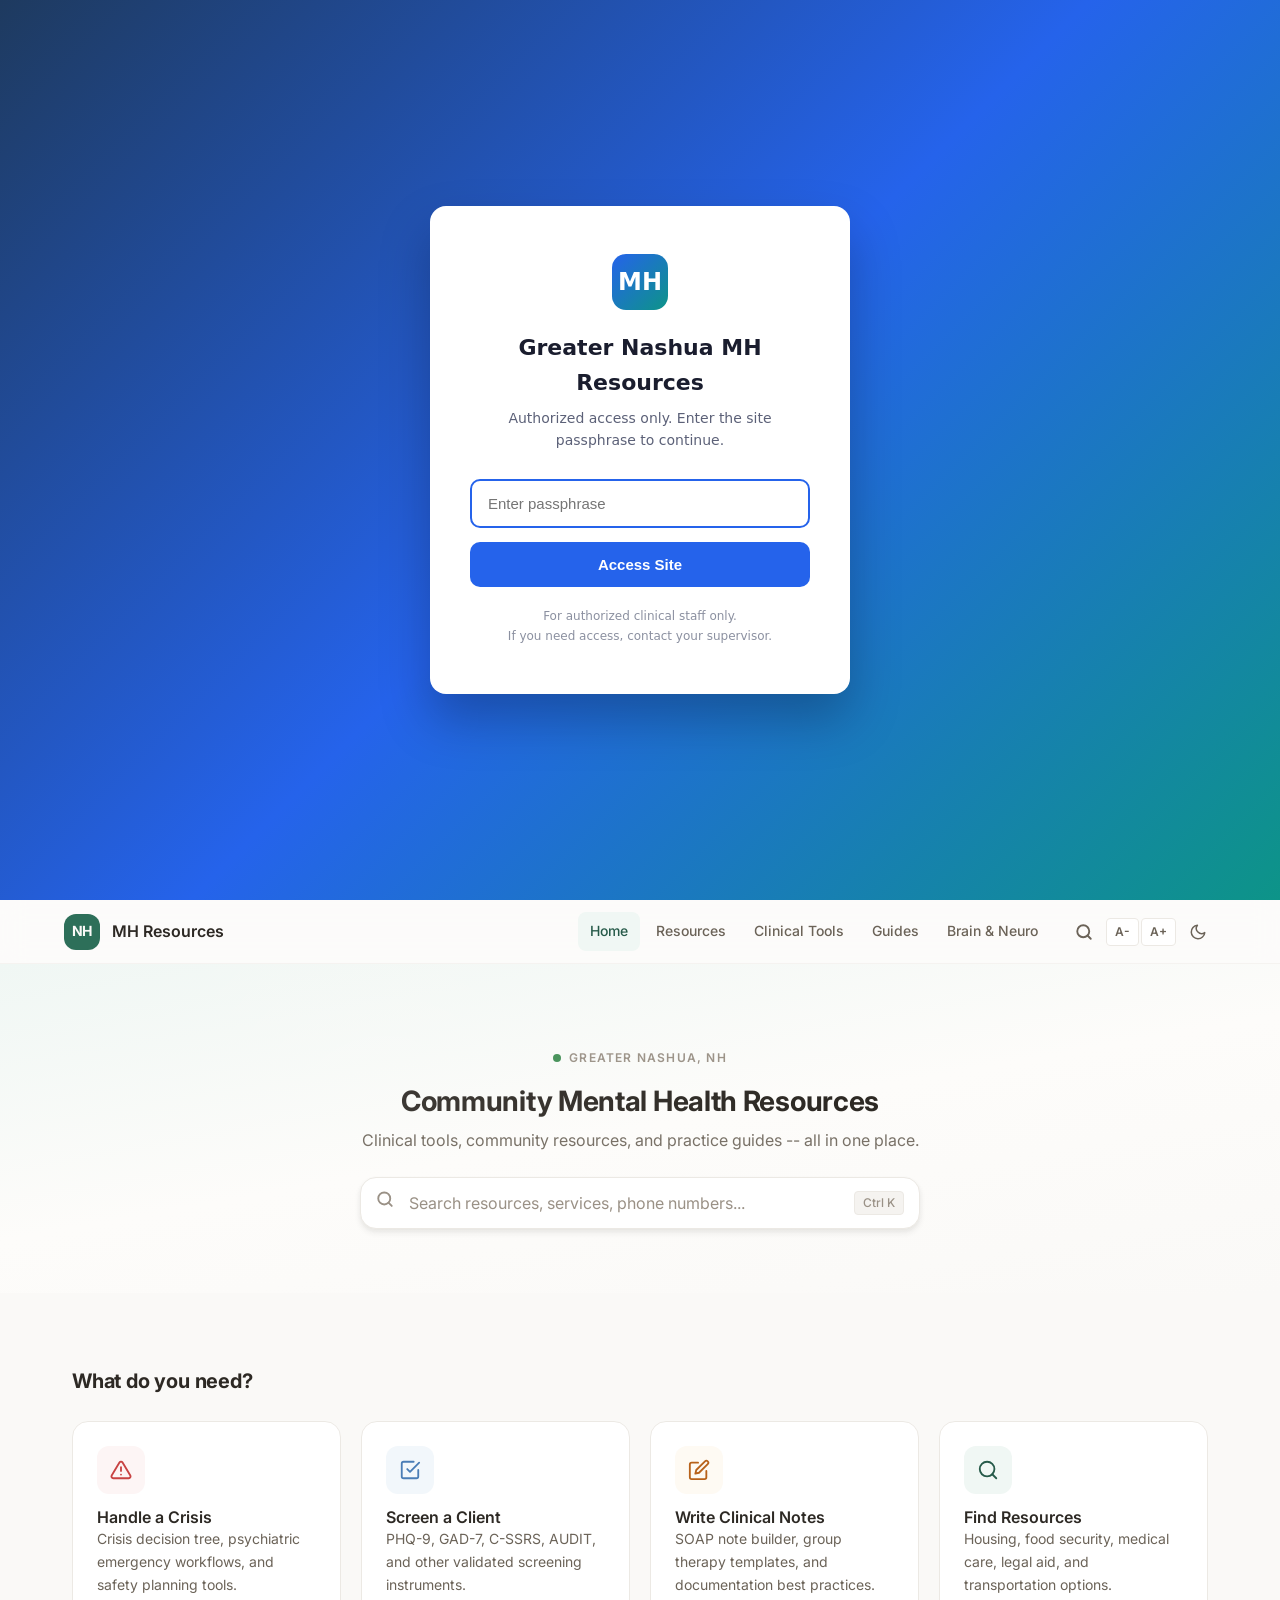
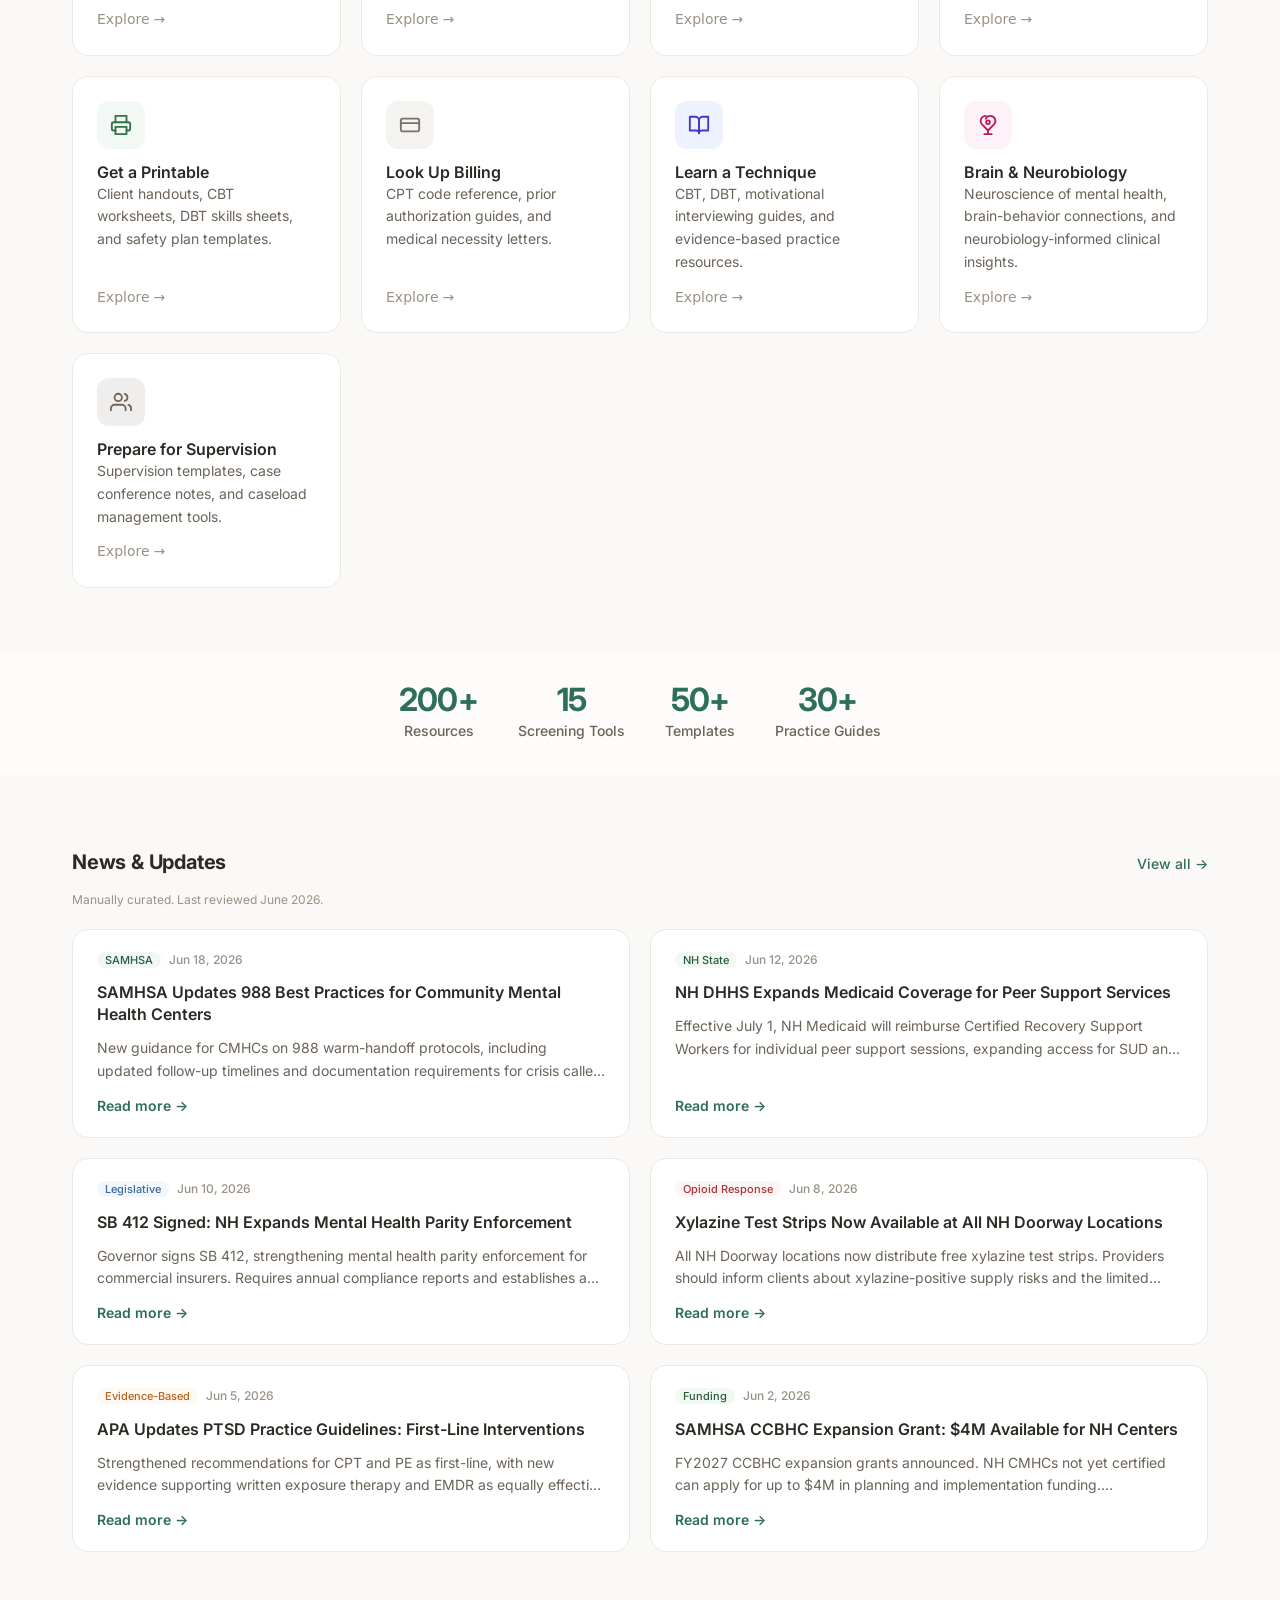
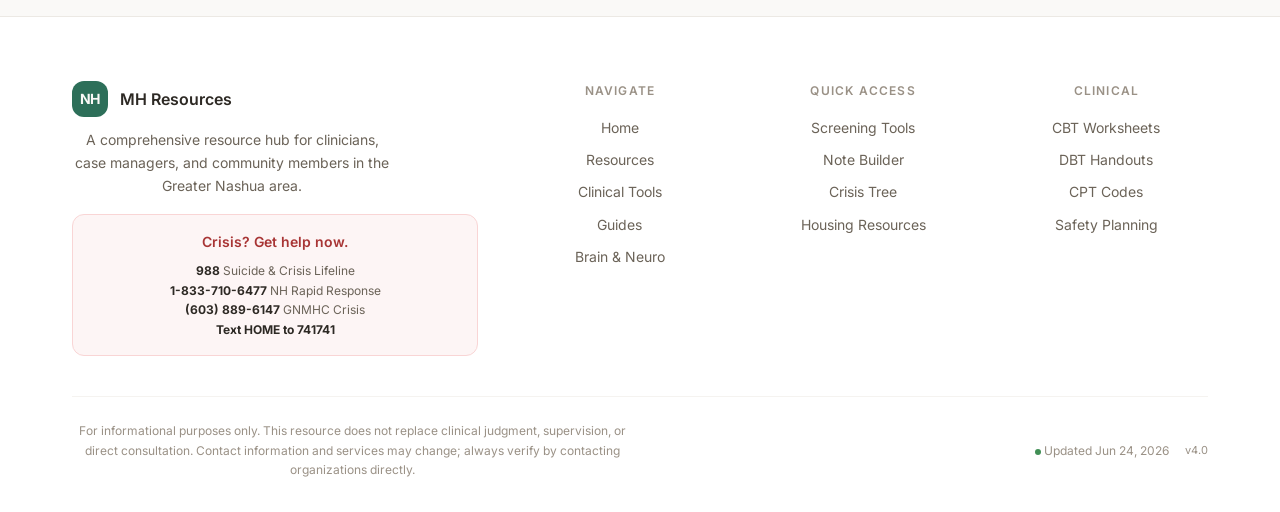
==== index.html @ 32c1da26 "Add neurobiology page and wire into site-wide navigation" ====
<!DOCTYPE html>
<html lang="en">
<head>
<meta charset="UTF-8">
<meta name="viewport" content="width=device-width, initial-scale=1.0">
<title>Greater Nashua Community Mental Health Resources</title>
<meta name="description" content="Comprehensive mental health resources, services, and clinical tools for the Greater Nashua, NH community.">
<meta property="og:title" content="Greater Nashua Community Mental Health Resources">
<meta property="og:description" content="Comprehensive mental health resources, services, and clinical tools for the Greater Nashua, NH community.">
<meta property="og:type" content="website">
<link rel="icon" type="image/svg+xml" href="favicon.svg">
<link rel="manifest" href="manifest.json">
<meta name="theme-color" content="#2d6f59">
<meta name="apple-mobile-web-app-capable" content="yes">
<meta name="apple-mobile-web-app-status-bar-style" content="black-translucent">
<link rel="stylesheet" href="css/design-system.css">
<link rel="stylesheet" href="css/style.css">
<script src="js/fontsize.js"></script>
<style>
/* ================================================================
   Landing Page — Layout & Component Overrides
   Minimal inline styles that are page-specific only.
   Everything else comes from design-system.css.
   ================================================================ */

/* ---- Nav ---- */
.site-nav {
  position: sticky;
  top: 0;
  z-index: var(--ds-z-sticky);
  background: rgba(253, 252, 250, 0.85);
  backdrop-filter: blur(12px);
  -webkit-backdrop-filter: blur(12px);
  border-bottom: 1px solid var(--ds-border-subtle);
  height: var(--ds-header-height);
}
[data-theme="dark"] .site-nav {
  background: rgba(26, 25, 22, 0.85);
}
.site-nav__inner {
  max-width: var(--ds-container-xl);
  margin: 0 auto;
  padding: 0 var(--ds-space-6);
  height: 100%;
  display: flex;
  align-items: center;
  gap: var(--ds-space-2);
}
.site-nav__logo {
  display: flex;
  align-items: center;
  gap: var(--ds-space-3);
  text-decoration: none;
  flex-shrink: 0;
  margin-right: auto;
}
.site-nav__logo-mark {
  width: 36px;
  height: 36px;
  border-radius: var(--ds-radius-lg);
  background: var(--ds-primary-600);
  color: var(--ds-text-inverse);
  display: flex;
  align-items: center;
  justify-content: center;
  font-family: var(--ds-font-sans);
  font-size: var(--ds-text-sm);
  font-weight: var(--ds-weight-bold);
  letter-spacing: var(--ds-tracking-tight);
}
.site-nav__logo-text {
  font-family: var(--ds-font-sans);
  font-size: var(--ds-text-base);
  font-weight: var(--ds-weight-semibold);
  color: var(--ds-text-primary);
  white-space: nowrap;
}
.site-nav__links {
  display: flex;
  align-items: center;
  gap: var(--ds-space-1);
}
.site-nav__link {
  padding: var(--ds-space-2) var(--ds-space-3);
  border-radius: var(--ds-radius-md);
  font-family: var(--ds-font-sans);
  font-size: var(--ds-text-sm);
  font-weight: var(--ds-weight-medium);
  color: var(--ds-text-secondary);
  text-decoration: none;
  transition: color var(--ds-duration-fast) var(--ds-ease-default),
              background-color var(--ds-duration-fast) var(--ds-ease-default);
  white-space: nowrap;
}
.site-nav__link:hover {
  color: var(--ds-text-primary);
  background: var(--ds-surface-hover);
  text-decoration: none;
}
.site-nav__link--active {
  color: var(--ds-primary-700);
  background: var(--ds-primary-50);
}
[data-theme="dark"] .site-nav__link--active {
  color: var(--ds-primary-300);
  background: var(--ds-interactive-subtle);
}
.site-nav__controls {
  display: flex;
  align-items: center;
  gap: var(--ds-space-1);
  margin-left: var(--ds-space-2);
}
.site-nav__icon-btn {
  width: 36px;
  height: 36px;
  border-radius: var(--ds-radius-md);
  border: none;
  background: transparent;
  color: var(--ds-text-secondary);
  cursor: pointer;
  display: flex;
  align-items: center;
  justify-content: center;
  transition: color var(--ds-duration-fast) var(--ds-ease-default),
              background-color var(--ds-duration-fast) var(--ds-ease-default);
}
.site-nav__icon-btn:hover {
  background: var(--ds-surface-hover);
  color: var(--ds-text-primary);
}
.site-nav__font-controls {
  display: flex;
  align-items: center;
  gap: 2px;
}
.site-nav__font-btn {
  padding: var(--ds-space-1) var(--ds-space-2);
  border-radius: var(--ds-radius-sm);
  border: 1px solid var(--ds-border);
  background: var(--ds-surface);
  color: var(--ds-text-secondary);
  font-family: var(--ds-font-sans);
  font-size: var(--ds-text-xs);
  font-weight: var(--ds-weight-semibold);
  cursor: pointer;
  transition: all var(--ds-duration-fast) var(--ds-ease-default);
  line-height: 1;
  min-height: 28px;
}
.site-nav__font-btn:hover {
  background: var(--ds-surface-hover);
  border-color: var(--ds-border-strong);
}

/* Hamburger */
.site-nav__hamburger {
  display: none;
  width: 36px;
  height: 36px;
  border: none;
  background: transparent;
  cursor: pointer;
  padding: 8px;
  flex-direction: column;
  justify-content: center;
  gap: 5px;
  align-items: center;
}
.site-nav__hamburger span {
  display: block;
  width: 20px;
  height: 2px;
  background: var(--ds-text-secondary);
  border-radius: 1px;
  transition: all var(--ds-duration-fast) var(--ds-ease-default);
}

/* Mobile nav overlay */
.site-nav__mobile-panel {
  display: none;
  position: fixed;
  top: var(--ds-header-height);
  left: 0;
  right: 0;
  bottom: 0;
  background: var(--ds-surface);
  z-index: var(--ds-z-overlay);
  padding: var(--ds-space-6);
  flex-direction: column;
  gap: var(--ds-space-2);
  overflow-y: auto;
}
.site-nav__mobile-panel.is-open {
  display: flex;
}
.site-nav__mobile-link {
  display: block;
  padding: var(--ds-space-3) var(--ds-space-4);
  border-radius: var(--ds-radius-lg);
  font-family: var(--ds-font-sans);
  font-size: var(--ds-text-lg);
  font-weight: var(--ds-weight-medium);
  color: var(--ds-text-primary);
  text-decoration: none;
  transition: background-color var(--ds-duration-fast) var(--ds-ease-default);
}
.site-nav__mobile-link:hover {
  background: var(--ds-surface-hover);
  text-decoration: none;
}
.site-nav__mobile-link--active {
  color: var(--ds-primary-700);
  background: var(--ds-primary-50);
}
[data-theme="dark"] .site-nav__mobile-link--active {
  color: var(--ds-primary-300);
  background: var(--ds-interactive-subtle);
}

/* ---- Hero ---- */
.hero {
  background: linear-gradient(170deg, var(--ds-primary-50) 0%, var(--ds-cream) 50%, var(--ds-warm-gray-50) 100%);
  padding: var(--ds-space-20) 0 var(--ds-space-16);
}
[data-theme="dark"] .hero {
  background: linear-gradient(170deg, rgba(61, 139, 112, 0.08) 0%, var(--ds-page-bg) 50%, var(--ds-page-bg) 100%);
}
.hero__inner {
  max-width: var(--ds-container-xl);
  margin: 0 auto;
  padding: 0 var(--ds-space-6);
  text-align: center;
}
.hero__overline {
  display: inline-flex;
  align-items: center;
  gap: var(--ds-space-2);
  margin-bottom: var(--ds-space-5);
}
.hero__overline-dot {
  width: 8px;
  height: 8px;
  border-radius: 50%;
  background: var(--ds-success-500);
}
.hero__title {
  font-family: var(--ds-font-sans);
  font-size: var(--ds-text-4xl);
  font-weight: var(--ds-weight-bold);
  line-height: var(--ds-leading-tight);
  letter-spacing: var(--ds-tracking-tight);
  color: var(--ds-text-primary);
  max-width: 720px;
  margin: 0 auto var(--ds-space-5);
}
.hero__subtitle {
  font-family: var(--ds-font-sans);
  font-size: var(--ds-text-lg);
  font-weight: var(--ds-weight-regular);
  line-height: var(--ds-leading-relaxed);
  color: var(--ds-text-secondary);
  max-width: 560px;
  margin: 0 auto var(--ds-space-8);
}
.hero__search {
  max-width: 560px;
  margin: 0 auto;
  position: relative;
}
.hero__search-icon {
  position: absolute;
  left: var(--ds-space-4);
  top: 50%;
  transform: translateY(-50%);
  color: var(--ds-text-muted);
  pointer-events: none;
}
.hero__search-input {
  width: 100%;
  padding: var(--ds-space-3-5) var(--ds-space-4) var(--ds-space-3-5) var(--ds-space-12);
  min-height: 52px;
  font-family: var(--ds-font-sans);
  font-size: var(--ds-text-base);
  color: var(--ds-text-primary);
  background: var(--ds-surface);
  border: 1px solid var(--ds-border);
  border-radius: var(--ds-radius-xl);
  box-shadow: var(--ds-shadow-md);
  outline: none;
  transition: var(--ds-transition-shadow), border-color var(--ds-duration-fast) var(--ds-ease-default);
  -webkit-appearance: none;
}
.hero__search-input::placeholder {
  color: var(--ds-text-muted);
}
.hero__search-input:focus {
  border-color: var(--ds-border-focus);
  box-shadow: var(--ds-focus-ring), var(--ds-shadow-md);
}
.hero__search-kbd {
  position: absolute;
  right: var(--ds-space-4);
  top: 50%;
  transform: translateY(-50%);
  padding: var(--ds-space-0-5) var(--ds-space-2);
  background: var(--ds-warm-gray-100);
  border: 1px solid var(--ds-border);
  border-radius: var(--ds-radius-sm);
  font-family: var(--ds-font-sans);
  font-size: var(--ds-text-xs);
  font-weight: var(--ds-weight-medium);
  color: var(--ds-text-muted);
  line-height: 1.5;
  pointer-events: none;
}

/* ---- "What do you need?" cards ---- */
.needs__grid {
  display: grid;
  grid-template-columns: repeat(4, 1fr);
  gap: var(--ds-space-5);
}
.need-card {
  background: var(--ds-surface);
  border: 1px solid var(--ds-border);
  border-radius: var(--ds-radius-xl);
  padding: var(--ds-space-6);
  text-decoration: none;
  display: flex;
  flex-direction: column;
  gap: var(--ds-space-3);
  transition: box-shadow var(--ds-duration-normal) var(--ds-ease-default),
              transform var(--ds-duration-normal) var(--ds-ease-default),
              border-color var(--ds-duration-fast) var(--ds-ease-default);
  cursor: pointer;
}
.need-card:hover {
  box-shadow: var(--ds-shadow-lg);
  transform: translateY(-3px);
  text-decoration: none;
}
.need-card__icon {
  width: 48px;
  height: 48px;
  border-radius: var(--ds-radius-lg);
  display: flex;
  align-items: center;
  justify-content: center;
  font-size: 22px;
  flex-shrink: 0;
}
.need-card__title {
  font-family: var(--ds-font-sans);
  font-size: var(--ds-text-base);
  font-weight: var(--ds-weight-semibold);
  color: var(--ds-text-primary);
  line-height: var(--ds-leading-snug);
}
.need-card__desc {
  font-family: var(--ds-font-sans);
  font-size: var(--ds-text-sm);
  color: var(--ds-text-secondary);
  line-height: var(--ds-leading-relaxed);
}
.need-card__arrow {
  margin-top: auto;
  font-size: var(--ds-text-sm);
  font-weight: var(--ds-weight-medium);
  color: var(--ds-text-muted);
  display: flex;
  align-items: center;
  gap: var(--ds-space-1);
  transition: color var(--ds-duration-fast) var(--ds-ease-default),
              gap var(--ds-duration-fast) var(--ds-ease-default);
}
.need-card:hover .need-card__arrow {
  color: var(--ds-primary-600);
  gap: var(--ds-space-2);
}
[data-theme="dark"] .need-card:hover .need-card__arrow {
  color: var(--ds-primary-300);
}

/* Need card color accents on hover */
.need-card--crisis:hover   { border-color: var(--ds-danger-300); }
.need-card--screen:hover   { border-color: var(--ds-info-300); }
.need-card--notes:hover    { border-color: var(--ds-accent-300); }
.need-card--resources:hover { border-color: var(--ds-primary-300); }
.need-card--print:hover    { border-color: var(--ds-success-300); }
.need-card--billing:hover  { border-color: var(--ds-warm-gray-400); }
.need-card--learn:hover    { border-color: #818cf8; }
.need-card--neuro:hover    { border-color: #ec4899; }
.need-card--supervise:hover { border-color: var(--ds-secondary-400); }

/* ---- Stats bar ---- */
.stats-bar {
  display: flex;
  justify-content: center;
  gap: var(--ds-space-10);
  flex-wrap: wrap;
}
.stat {
  text-align: center;
  display: flex;
  flex-direction: column;
  align-items: center;
  gap: var(--ds-space-1);
}
.stat__number {
  font-family: var(--ds-font-sans);
  font-size: var(--ds-text-3xl);
  font-weight: var(--ds-weight-bold);
  color: var(--ds-primary-600);
  line-height: var(--ds-leading-none);
  letter-spacing: var(--ds-tracking-tight);
}
[data-theme="dark"] .stat__number {
  color: var(--ds-primary-400);
}
.stat__label {
  font-family: var(--ds-font-sans);
  font-size: var(--ds-text-sm);
  font-weight: var(--ds-weight-medium);
  color: var(--ds-text-secondary);
}

/* ---- News cards ---- */
.news__grid {
  display: grid;
  grid-template-columns: repeat(2, 1fr);
  gap: var(--ds-space-5);
}
.news-card {
  background: var(--ds-surface);
  border: 1px solid var(--ds-border);
  border-radius: var(--ds-radius-xl);
  padding: var(--ds-space-5) var(--ds-space-6);
  display: flex;
  flex-direction: column;
  gap: var(--ds-space-3);
  transition: box-shadow var(--ds-duration-normal) var(--ds-ease-default),
              border-color var(--ds-duration-fast) var(--ds-ease-default);
}
.news-card:hover {
  box-shadow: var(--ds-shadow-md);
  border-color: var(--ds-border-strong);
}
.news-card__meta {
  display: flex;
  align-items: center;
  gap: var(--ds-space-2);
  flex-wrap: wrap;
}
.news-card__date {
  font-family: var(--ds-font-sans);
  font-size: var(--ds-text-xs);
  font-weight: var(--ds-weight-medium);
  color: var(--ds-text-muted);
}
.news-card__title {
  font-family: var(--ds-font-sans);
  font-size: var(--ds-text-base);
  font-weight: var(--ds-weight-semibold);
  color: var(--ds-text-primary);
  line-height: var(--ds-leading-snug);
}
.news-card__excerpt {
  font-family: var(--ds-font-sans);
  font-size: var(--ds-text-sm);
  color: var(--ds-text-secondary);
  line-height: var(--ds-leading-relaxed);
  display: -webkit-box;
  -webkit-line-clamp: 2;
  -webkit-box-orient: vertical;
  overflow: hidden;
}
.news-card__link {
  font-family: var(--ds-font-sans);
  font-size: var(--ds-text-sm);
  font-weight: var(--ds-weight-semibold);
  color: var(--ds-text-link);
  text-decoration: none;
  display: inline-flex;
  align-items: center;
  gap: var(--ds-space-1);
  margin-top: auto;
}
.news-card__link:hover {
  color: var(--ds-text-link-hover);
  text-decoration: underline;
}

/* ---- Footer ---- */
.site-footer {
  background: var(--ds-surface);
  border-top: 1px solid var(--ds-border);
  padding: var(--ds-space-16) 0 var(--ds-space-8);
  margin-top: 0;
}
.footer__grid {
  display: grid;
  grid-template-columns: 2fr 1fr 1fr 1fr;
  gap: var(--ds-space-10);
  margin-bottom: var(--ds-space-10);
}
.footer__brand-desc {
  font-family: var(--ds-font-sans);
  font-size: var(--ds-text-sm);
  color: var(--ds-text-secondary);
  line-height: var(--ds-leading-relaxed);
  margin-top: var(--ds-space-3);
  max-width: 320px;
}
.footer__col-title {
  font-family: var(--ds-font-sans);
  font-size: var(--ds-text-xs);
  font-weight: var(--ds-weight-semibold);
  color: var(--ds-text-muted);
  text-transform: uppercase;
  letter-spacing: var(--ds-tracking-widest);
  margin-bottom: var(--ds-space-4);
}
.footer__links {
  list-style: none;
  padding: 0;
  margin: 0;
  display: flex;
  flex-direction: column;
  gap: var(--ds-space-2-5);
}
.footer__links a {
  font-family: var(--ds-font-sans);
  font-size: var(--ds-text-sm);
  color: var(--ds-text-secondary);
  text-decoration: none;
  transition: color var(--ds-duration-fast) var(--ds-ease-default);
}
.footer__links a:hover {
  color: var(--ds-text-primary);
}
.footer__crisis-box {
  background: var(--ds-status-danger-bg);
  border: 1px solid var(--ds-danger-200);
  border-radius: var(--ds-radius-lg);
  padding: var(--ds-space-4);
  margin-top: var(--ds-space-4);
}
[data-theme="dark"] .footer__crisis-box {
  border-color: rgba(220, 95, 95, 0.2);
}
.footer__crisis-title {
  font-family: var(--ds-font-sans);
  font-size: var(--ds-text-sm);
  font-weight: var(--ds-weight-semibold);
  color: var(--ds-status-danger-text);
  margin-bottom: var(--ds-space-2);
}
.footer__crisis-numbers {
  font-family: var(--ds-font-sans);
  font-size: var(--ds-text-xs);
  color: var(--ds-text-secondary);
  line-height: var(--ds-leading-relaxed);
}
.footer__crisis-numbers strong {
  color: var(--ds-text-primary);
}
.footer__bottom {
  border-top: 1px solid var(--ds-border-subtle);
  padding-top: var(--ds-space-6);
  display: flex;
  align-items: center;
  justify-content: space-between;
  flex-wrap: wrap;
  gap: var(--ds-space-4);
}
.footer__disclaimer {
  font-family: var(--ds-font-sans);
  font-size: var(--ds-text-xs);
  color: var(--ds-text-muted);
  line-height: var(--ds-leading-relaxed);
  max-width: 560px;
}
.footer__meta {
  display: flex;
  align-items: center;
  gap: var(--ds-space-4);
  font-family: var(--ds-font-sans);
  font-size: var(--ds-text-xs);
  color: var(--ds-text-muted);
}
.footer__status-dot {
  width: 6px;
  height: 6px;
  border-radius: 50%;
  background: var(--ds-success-500);
  display: inline-block;
}

/* ---- Pocket Guide (print only) ---- */
#pocketGuide { display: none; }

/* ---- Section Header ---- */
.section-header {
  display: flex;
  align-items: baseline;
  justify-content: space-between;
  gap: var(--ds-space-4);
  margin-bottom: var(--ds-space-6);
}
.section-header__title {
  font-family: var(--ds-font-sans);
  font-size: var(--ds-text-2xl);
  font-weight: var(--ds-weight-bold);
  color: var(--ds-text-primary);
  letter-spacing: var(--ds-tracking-tight);
}
.section-header__link {
  font-family: var(--ds-font-sans);
  font-size: var(--ds-text-sm);
  font-weight: var(--ds-weight-medium);
  color: var(--ds-text-link);
  text-decoration: none;
  display: inline-flex;
  align-items: center;
  gap: var(--ds-space-1);
  flex-shrink: 0;
}
.section-header__link:hover {
  color: var(--ds-text-link-hover);
  text-decoration: underline;
}

/* ---- Responsive ---- */
@media (max-width: 1023px) {
  .needs__grid {
    grid-template-columns: repeat(2, 1fr);
  }
  .footer__grid {
    grid-template-columns: 1fr 1fr;
    gap: var(--ds-space-8);
  }
}
@media (max-width: 639px) {
  .site-nav__links,
  .site-nav__font-controls {
    display: none;
  }
  .site-nav__hamburger {
    display: flex;
  }
  .hero {
    padding: var(--ds-space-12) 0 var(--ds-space-10);
  }
  .hero__title {
    font-size: var(--ds-text-3xl);
  }
  .hero__subtitle {
    font-size: var(--ds-text-base);
  }
  .needs__grid {
    grid-template-columns: 1fr;
    gap: var(--ds-space-3);
  }
  .need-card {
    padding: var(--ds-space-4) var(--ds-space-5);
    flex-direction: row;
    align-items: center;
    gap: var(--ds-space-4);
  }
  .need-card__icon {
    width: 40px;
    height: 40px;
    font-size: 18px;
  }
  .need-card__content {
    flex: 1;
    min-width: 0;
  }
  .need-card__desc {
    display: none;
  }
  .need-card__arrow {
    display: none;
  }
  .stats-bar {
    gap: var(--ds-space-6);
  }
  .stat__number {
    font-size: var(--ds-text-2xl);
  }
  .news__grid {
    grid-template-columns: 1fr;
  }
  .footer__grid {
    grid-template-columns: 1fr;
    gap: var(--ds-space-8);
  }
  .footer__bottom {
    flex-direction: column;
    align-items: flex-start;
  }
  .section-header {
    flex-direction: column;
    gap: var(--ds-space-2);
  }
}

/* ---- Print support for pocket guide ---- */
@media print {
  body.printing-pocket-guide * { display: none !important; }
  body.printing-pocket-guide #pocketGuide,
  body.printing-pocket-guide #pocketGuide * { display: block !important; }
}
</style>
</head>
<body>
<script src="js/auth-gate.js"></script>

<a href="#main-content" class="ds-sr-only" style="position:absolute;top:-40px;left:0;background:var(--ds-surface);padding:8px 16px;z-index:100;font-size:14px;transition:top 0.2s" onfocus="this.style.top='0'" onblur="this.style.top='-40px'">Skip to main content</a>

<!-- ============================================================
     NAVIGATION
     ============================================================ -->
<nav class="site-nav" role="navigation" aria-label="Main navigation">
  <div class="site-nav__inner">

    <a href="index.html" class="site-nav__logo" id="siteLogo">
      <div class="site-nav__logo-mark">NH</div>
      <span class="site-nav__logo-text">MH Resources</span>
    </a>

    <div class="site-nav__links">
      <a href="index.html" class="site-nav__link site-nav__link--active">Home</a>
      <a href="resources.html" class="site-nav__link">Resources</a>
      <a href="tools.html" class="site-nav__link">Clinical Tools</a>
      <a href="guide.html" class="site-nav__link">Guides</a>
      <a href="neurobiology.html" class="site-nav__link">Brain &amp; Neuro</a>
    </div>

    <div class="site-nav__controls">
      <button class="site-nav__icon-btn" onclick="toggleGlobalSearch()" title="Search (Ctrl+K)" aria-label="Search">
        <svg width="18" height="18" viewBox="0 0 24 24" fill="none" stroke="currentColor" stroke-width="2.5" stroke-linecap="round" stroke-linejoin="round"><circle cx="11" cy="11" r="8"/><line x1="21" y1="21" x2="16.65" y2="16.65"/></svg>
      </button>

      <div class="site-nav__font-controls">
        <button class="site-nav__font-btn" onclick="mhFontDecrease()" title="Decrease font size" aria-label="Decrease font size">A-</button>
        <button class="site-nav__font-btn" onclick="mhFontIncrease()" title="Increase font size" aria-label="Increase font size">A+</button>
      </div>

      <button class="site-nav__icon-btn" id="themeToggleBtn" onclick="toggleTheme()" title="Toggle dark mode" aria-label="Toggle dark mode">
        <svg width="18" height="18" viewBox="0 0 24 24" fill="none" stroke="currentColor" stroke-width="2" stroke-linecap="round" stroke-linejoin="round"><path d="M21 12.79A9 9 0 1 1 11.21 3 7 7 0 0 0 21 12.79z"/></svg>
      </button>

      <button class="site-nav__hamburger" id="hamburgerBtn" onclick="toggleMobileNav()" aria-label="Toggle navigation menu" aria-expanded="false">
        <span></span><span></span><span></span>
      </button>
    </div>

  </div>
</nav>

<!-- Mobile slide-out panel -->
<div class="site-nav__mobile-panel" id="mobileNavPanel">
  <a href="index.html" class="site-nav__mobile-link site-nav__mobile-link--active">Home</a>
  <a href="resources.html" class="site-nav__mobile-link">Resources</a>
  <a href="tools.html" class="site-nav__mobile-link">Clinical Tools</a>
  <a href="guide.html" class="site-nav__mobile-link">Guides</a>
  <a href="neurobiology.html" class="site-nav__mobile-link">Brain &amp; Neuro</a>
</div>


<!-- ============================================================
     HERO
     ============================================================ -->
<section class="hero">
  <div class="hero__inner">

    <div class="hero__overline">
      <span class="hero__overline-dot"></span>
      <span class="ds-overline">Greater Nashua, NH</span>
    </div>

    <h1 class="hero__title">Community Mental Health Resources</h1>

    <p class="hero__subtitle">Clinical tools, community resources, and practice guides -- all in one place.</p>

    <div class="hero__search">
      <div class="hero__search-icon">
        <svg width="18" height="18" viewBox="0 0 24 24" fill="none" stroke="currentColor" stroke-width="2.5" stroke-linecap="round" stroke-linejoin="round"><circle cx="11" cy="11" r="8"/><line x1="21" y1="21" x2="16.65" y2="16.65"/></svg>
      </div>
      <input type="text" id="heroSearch" class="hero__search-input" placeholder="Search resources, services, phone numbers..." autocomplete="off">
      <kbd class="hero__search-kbd">Ctrl K</kbd>
    </div>

  </div>
</section>


<!-- ============================================================
     MAIN CONTENT
     ============================================================ -->
<main id="main-content">


  <!-- ---- What do you need? ---- -->
  <section class="ds-section" style="background: var(--ds-page-bg);">
    <div class="ds-container">

      <div class="section-header">
        <h2 class="section-header__title">What do you need?</h2>
      </div>

      <div class="needs__grid ds-stagger">

        <!-- Handle a Crisis -->
        <a href="guide.html#crisisTree" class="need-card need-card--crisis ds-animate-fade-up">
          <div class="need-card__icon" style="background: var(--ds-status-danger-bg); color: var(--ds-danger-600);">
            <svg width="22" height="22" viewBox="0 0 24 24" fill="none" stroke="currentColor" stroke-width="2" stroke-linecap="round" stroke-linejoin="round"><path d="M10.29 3.86L1.82 18a2 2 0 0 0 1.71 3h16.94a2 2 0 0 0 1.71-3L13.71 3.86a2 2 0 0 0-3.42 0z"/><line x1="12" y1="9" x2="12" y2="13"/><line x1="12" y1="17" x2="12.01" y2="17"/></svg>
          </div>
          <div class="need-card__content">
            <div class="need-card__title">Handle a Crisis</div>
            <div class="need-card__desc">Crisis decision tree, psychiatric emergency workflows, and safety planning tools.</div>
          </div>
          <div class="need-card__arrow">Explore <span>&rarr;</span></div>
        </a>

        <!-- Screen a Client -->
        <a href="tools.html#screening-tools" class="need-card need-card--screen ds-animate-fade-up">
          <div class="need-card__icon" style="background: var(--ds-status-info-bg); color: var(--ds-info-600);">
            <svg width="22" height="22" viewBox="0 0 24 24" fill="none" stroke="currentColor" stroke-width="2" stroke-linecap="round" stroke-linejoin="round"><path d="M9 11l3 3L22 4"/><path d="M21 12v7a2 2 0 0 1-2 2H5a2 2 0 0 1-2-2V5a2 2 0 0 1 2-2h11"/></svg>
          </div>
          <div class="need-card__content">
            <div class="need-card__title">Screen a Client</div>
            <div class="need-card__desc">PHQ-9, GAD-7, C-SSRS, AUDIT, and other validated screening instruments.</div>
          </div>
          <div class="need-card__arrow">Explore <span>&rarr;</span></div>
        </a>

        <!-- Write Clinical Notes -->
        <a href="tools.html#clinical-note-builder" class="need-card need-card--notes ds-animate-fade-up">
          <div class="need-card__icon" style="background: var(--ds-accent-50); color: var(--ds-accent-700);">
            <svg width="22" height="22" viewBox="0 0 24 24" fill="none" stroke="currentColor" stroke-width="2" stroke-linecap="round" stroke-linejoin="round"><path d="M11 4H4a2 2 0 0 0-2 2v14a2 2 0 0 0 2 2h14a2 2 0 0 0 2-2v-7"/><path d="M18.5 2.5a2.121 2.121 0 0 1 3 3L12 15l-4 1 1-4 9.5-9.5z"/></svg>
          </div>
          <div class="need-card__content">
            <div class="need-card__title">Write Clinical Notes</div>
            <div class="need-card__desc">SOAP note builder, group therapy templates, and documentation best practices.</div>
          </div>
          <div class="need-card__arrow">Explore <span>&rarr;</span></div>
        </a>

        <!-- Find Resources -->
        <a href="resources.html" class="need-card need-card--resources ds-animate-fade-up">
          <div class="need-card__icon" style="background: var(--ds-primary-50); color: var(--ds-primary-700);">
            <svg width="22" height="22" viewBox="0 0 24 24" fill="none" stroke="currentColor" stroke-width="2" stroke-linecap="round" stroke-linejoin="round"><circle cx="11" cy="11" r="8"/><line x1="21" y1="21" x2="16.65" y2="16.65"/></svg>
          </div>
          <div class="need-card__content">
            <div class="need-card__title">Find Resources</div>
            <div class="need-card__desc">Housing, food security, medical care, legal aid, and transportation options.</div>
          </div>
          <div class="need-card__arrow">Explore <span>&rarr;</span></div>
        </a>

        <!-- Get a Printable -->
        <a href="tools.html#dbt" class="need-card need-card--print ds-animate-fade-up">
          <div class="need-card__icon" style="background: var(--ds-status-success-bg); color: var(--ds-success-600);">
            <svg width="22" height="22" viewBox="0 0 24 24" fill="none" stroke="currentColor" stroke-width="2" stroke-linecap="round" stroke-linejoin="round"><polyline points="6 9 6 2 18 2 18 9"/><path d="M6 18H4a2 2 0 0 1-2-2v-5a2 2 0 0 1 2-2h16a2 2 0 0 1 2 2v5a2 2 0 0 1-2 2h-2"/><rect x="6" y="14" width="12" height="8"/></svg>
          </div>
          <div class="need-card__content">
            <div class="need-card__title">Get a Printable</div>
            <div class="need-card__desc">Client handouts, CBT worksheets, DBT skills sheets, and safety plan templates.</div>
          </div>
          <div class="need-card__arrow">Explore <span>&rarr;</span></div>
        </a>

        <!-- Look Up Billing -->
        <a href="tools.html#cpt-reference" class="need-card need-card--billing ds-animate-fade-up">
          <div class="need-card__icon" style="background: var(--ds-warm-gray-100); color: var(--ds-warm-gray-700);">
            <svg width="22" height="22" viewBox="0 0 24 24" fill="none" stroke="currentColor" stroke-width="2" stroke-linecap="round" stroke-linejoin="round"><rect x="2" y="5" width="20" height="14" rx="2"/><line x1="2" y1="10" x2="22" y2="10"/></svg>
          </div>
          <div class="need-card__content">
            <div class="need-card__title">Look Up Billing</div>
            <div class="need-card__desc">CPT code reference, prior authorization guides, and medical necessity letters.</div>
          </div>
          <div class="need-card__arrow">Explore <span>&rarr;</span></div>
        </a>

        <!-- Learn a Technique -->
        <a href="tools.html#cbt" class="need-card need-card--learn ds-animate-fade-up">
          <div class="need-card__icon" style="background: #eef2ff; color: #4338ca;">
            <svg width="22" height="22" viewBox="0 0 24 24" fill="none" stroke="currentColor" stroke-width="2" stroke-linecap="round" stroke-linejoin="round"><path d="M2 3h6a4 4 0 0 1 4 4v14a3 3 0 0 0-3-3H2z"/><path d="M22 3h-6a4 4 0 0 0-4 4v14a3 3 0 0 1 3-3h7z"/></svg>
          </div>
          <div class="need-card__content">
            <div class="need-card__title">Learn a Technique</div>
            <div class="need-card__desc">CBT, DBT, motivational interviewing guides, and evidence-based practice resources.</div>
          </div>
          <div class="need-card__arrow">Explore <span>&rarr;</span></div>
        </a>

        <!-- Brain & Neurobiology -->
        <a href="neurobiology.html" class="need-card need-card--neuro ds-animate-fade-up">
          <div class="need-card__icon" style="background: #fdf2f8; color: #be185d;">
            <svg width="22" height="22" viewBox="0 0 24 24" fill="none" stroke="currentColor" stroke-width="2" stroke-linecap="round" stroke-linejoin="round"><path d="M9.5 2A5.5 5.5 0 0 0 4 7.5c0 1.58.67 3 1.73 4.01L12 18l6.27-6.49A5.5 5.5 0 0 0 14.5 2a5.5 5.5 0 0 0-5 3.21"/><path d="M12 18v4"/><path d="M8 22h8"/><circle cx="12" cy="9" r="2"/></svg>
          </div>
          <div class="need-card__content">
            <div class="need-card__title">Brain &amp; Neurobiology</div>
            <div class="need-card__desc">Neuroscience of mental health, brain-behavior connections, and neurobiology-informed clinical insights.</div>
          </div>
          <div class="need-card__arrow">Explore <span>&rarr;</span></div>
        </a>

        <!-- Prepare for Supervision -->
        <a href="tools.html#supervision-templates" class="need-card need-card--supervise ds-animate-fade-up">
          <div class="need-card__icon" style="background: var(--ds-secondary-100); color: var(--ds-secondary-700);">
            <svg width="22" height="22" viewBox="0 0 24 24" fill="none" stroke="currentColor" stroke-width="2" stroke-linecap="round" stroke-linejoin="round"><path d="M17 21v-2a4 4 0 0 0-4-4H5a4 4 0 0 0-4 4v2"/><circle cx="9" cy="7" r="4"/><path d="M23 21v-2a4 4 0 0 0-3-3.87"/><path d="M16 3.13a4 4 0 0 1 0 7.75"/></svg>
          </div>
          <div class="need-card__content">
            <div class="need-card__title">Prepare for Supervision</div>
            <div class="need-card__desc">Supervision templates, case conference notes, and caseload management tools.</div>
          </div>
          <div class="need-card__arrow">Explore <span>&rarr;</span></div>
        </a>

      </div>
    </div>
  </section>


  <!-- ---- Quick Stats Bar ---- -->
  <section class="ds-section--sm" style="background: var(--ds-page-bg-alt);">
    <div class="ds-container">
      <div class="stats-bar">
        <div class="stat">
          <div class="stat__number">200+</div>
          <div class="stat__label">Resources</div>
        </div>
        <div class="stat">
          <div class="stat__number">15</div>
          <div class="stat__label">Screening Tools</div>
        </div>
        <div class="stat">
          <div class="stat__number">50+</div>
          <div class="stat__label">Templates</div>
        </div>
        <div class="stat">
          <div class="stat__number">30+</div>
          <div class="stat__label">Practice Guides</div>
        </div>
      </div>
    </div>
  </section>


  <!-- ---- News & Updates ---- -->
  <section class="ds-section" style="background: var(--ds-page-bg);">
    <div class="ds-container">

      <div class="section-header">
        <h2 class="section-header__title">News &amp; Updates</h2>
        <a href="resources.html#news" class="section-header__link">View all <span>&rarr;</span></a>
      </div>

      <p style="font-family: var(--ds-font-sans); font-size: var(--ds-text-xs); color: var(--ds-text-muted); margin-bottom: var(--ds-space-5); margin-top: calc(-1 * var(--ds-space-3));">Manually curated. Last reviewed June 2026.</p>

      <div class="news__grid">

        <!-- News 1 -->
        <div class="news-card">
          <div class="news-card__meta">
            <span class="ds-badge ds-badge--primary ds-badge--sm">SAMHSA</span>
            <span class="news-card__date">Jun 18, 2026</span>
          </div>
          <div class="news-card__title">SAMHSA Updates 988 Best Practices for Community Mental Health Centers</div>
          <div class="news-card__excerpt">New guidance for CMHCs on 988 warm-handoff protocols, including updated follow-up timelines and documentation requirements for crisis callers referred to outpatient services.</div>
          <a href="https://www.samhsa.gov/find-help/988" class="news-card__link" target="_blank" rel="noopener">Read more <span>&rarr;</span></a>
        </div>

        <!-- News 2 -->
        <div class="news-card">
          <div class="news-card__meta">
            <span class="ds-badge ds-badge--success ds-badge--sm">NH State</span>
            <span class="news-card__date">Jun 12, 2026</span>
          </div>
          <div class="news-card__title">NH DHHS Expands Medicaid Coverage for Peer Support Services</div>
          <div class="news-card__excerpt">Effective July 1, NH Medicaid will reimburse Certified Recovery Support Workers for individual peer support sessions, expanding access for SUD and co-occurring disorder clients.</div>
          <a href="https://www.dhhs.nh.gov/programs-services/medicaid" class="news-card__link" target="_blank" rel="noopener">Read more <span>&rarr;</span></a>
        </div>

        <!-- News 3 -->
        <div class="news-card">
          <div class="news-card__meta">
            <span class="ds-badge ds-badge--info ds-badge--sm">Legislative</span>
            <span class="news-card__date">Jun 10, 2026</span>
          </div>
          <div class="news-card__title">SB 412 Signed: NH Expands Mental Health Parity Enforcement</div>
          <div class="news-card__excerpt">Governor signs SB 412, strengthening mental health parity enforcement for commercial insurers. Requires annual compliance reports and establishes a dedicated complaint pathway.</div>
          <a href="https://www.gencourt.state.nh.us/" class="news-card__link" target="_blank" rel="noopener">Read more <span>&rarr;</span></a>
        </div>

        <!-- News 4 -->
        <div class="news-card">
          <div class="news-card__meta">
            <span class="ds-badge ds-badge--danger ds-badge--sm">Opioid Response</span>
            <span class="news-card__date">Jun 8, 2026</span>
          </div>
          <div class="news-card__title">Xylazine Test Strips Now Available at All NH Doorway Locations</div>
          <div class="news-card__excerpt">All NH Doorway locations now distribute free xylazine test strips. Providers should inform clients about xylazine-positive supply risks and the limited efficacy of naloxone.</div>
          <a href="https://www.dhhs.nh.gov/programs-services/alcohol-drug-services" class="news-card__link" target="_blank" rel="noopener">Read more <span>&rarr;</span></a>
        </div>

        <!-- News 5 -->
        <div class="news-card">
          <div class="news-card__meta">
            <span class="ds-badge ds-badge--accent ds-badge--sm">Evidence-Based</span>
            <span class="news-card__date">Jun 5, 2026</span>
          </div>
          <div class="news-card__title">APA Updates PTSD Practice Guidelines: First-Line Interventions</div>
          <div class="news-card__excerpt">Strengthened recommendations for CPT and PE as first-line, with new evidence supporting written exposure therapy and EMDR as equally effective alternatives.</div>
          <a href="https://www.apa.org/ptsd-guideline" class="news-card__link" target="_blank" rel="noopener">Read more <span>&rarr;</span></a>
        </div>

        <!-- News 6 -->
        <div class="news-card">
          <div class="news-card__meta">
            <span class="ds-badge ds-badge--success ds-badge--sm">Funding</span>
            <span class="news-card__date">Jun 2, 2026</span>
          </div>
          <div class="news-card__title">SAMHSA CCBHC Expansion Grant: $4M Available for NH Centers</div>
          <div class="news-card__excerpt">FY2027 CCBHC expansion grants announced. NH CMHCs not yet certified can apply for up to $4M in planning and implementation funding. Applications due September 30.</div>
          <a href="https://www.samhsa.gov/grants" class="news-card__link" target="_blank" rel="noopener">Read more <span>&rarr;</span></a>
        </div>

      </div>
    </div>
  </section>


</main>


<!-- ============================================================
     FOOTER
     ============================================================ -->
<footer class="site-footer">
  <div class="ds-container">

    <div class="footer__grid">

      <!-- Brand column -->
      <div>
        <a href="index.html" class="site-nav__logo" style="text-decoration:none">
          <div class="site-nav__logo-mark">NH</div>
          <span class="site-nav__logo-text">MH Resources</span>
        </a>
        <p class="footer__brand-desc">A comprehensive resource hub for clinicians, case managers, and community members in the Greater Nashua area.</p>

        <div class="footer__crisis-box">
          <div class="footer__crisis-title">Crisis? Get help now.</div>
          <div class="footer__crisis-numbers">
            <strong>988</strong> Suicide &amp; Crisis Lifeline<br>
            <strong>1-833-710-6477</strong> NH Rapid Response<br>
            <strong>(603) 889-6147</strong> GNMHC Crisis<br>
            <strong>Text HOME to 741741</strong>
          </div>
        </div>
      </div>

      <!-- Navigate -->
      <div>
        <div class="footer__col-title">Navigate</div>
        <ul class="footer__links">
          <li><a href="index.html">Home</a></li>
          <li><a href="resources.html">Resources</a></li>
          <li><a href="tools.html">Clinical Tools</a></li>
          <li><a href="guide.html">Guides</a></li>
          <li><a href="neurobiology.html">Brain &amp; Neuro</a></li>
        </ul>
      </div>

      <!-- Quick Access -->
      <div>
        <div class="footer__col-title">Quick Access</div>
        <ul class="footer__links">
          <li><a href="tools.html#screening-tools">Screening Tools</a></li>
          <li><a href="tools.html#clinical-note-builder">Note Builder</a></li>
          <li><a href="guide.html#crisisTree">Crisis Tree</a></li>
          <li><a href="resources.html#housing">Housing Resources</a></li>
        </ul>
      </div>

      <!-- Clinical -->
      <div>
        <div class="footer__col-title">Clinical</div>
        <ul class="footer__links">
          <li><a href="tools.html#cbt">CBT Worksheets</a></li>
          <li><a href="tools.html#dbt">DBT Handouts</a></li>
          <li><a href="tools.html#cpt-reference">CPT Codes</a></li>
          <li><a href="tools.html#safety-plan-builder">Safety Planning</a></li>
        </ul>
      </div>

    </div>

    <div class="footer__bottom">
      <div class="footer__disclaimer">
        For informational purposes only. This resource does not replace clinical judgment, supervision, or direct consultation. Contact information and services may change; always verify by contacting organizations directly.
      </div>
      <div class="footer__meta">
        <span><span class="footer__status-dot"></span> Updated Jun 24, 2026</span>
        <a href="#" id="adminGate" style="color: var(--ds-text-muted); font-size: 11px;" aria-label="Version 4.0 - Admin access">v4.0</a>
      </div>
    </div>

  </div>
</footer>


<!-- ============================================================
     POCKET GUIDE (hidden, shown on print only)
     ============================================================ -->
<div id="pocketGuide">
  <div class="pg-header">
    <h1>Greater Nashua MH Quick Reference</h1>
  </div>
  <div class="pg-crisis">
    <strong>CRISIS LINES</strong>
    <span><b>988</b> Suicide &amp; Crisis Lifeline</span> &bull;
    <span><b>1-833-710-6477</b> NH Rapid Response</span> &bull;
    <span><b>(603) 889-6147</b> GNMHC Crisis</span> &bull;
    <span><b>Text HOME to 741741</b></span>
  </div>
  <h2 class="pg-section-title">Phone Directory</h2>
  <div class="pg-phones">
    <table>
      <tr><td>988 Suicide &amp; Crisis Lifeline</td><td><b>988</b></td><td>24/7</td></tr>
      <tr><td>NH Rapid Response (MCRT)</td><td><b>1-833-710-6477</b></td><td>24/7</td></tr>
      <tr><td>GNMHC Crisis Line</td><td><b>(603) 889-6147</b></td><td>24/7</td></tr>
      <tr><td>211 NH (referrals)</td><td><b>2-1-1</b></td><td>24/7</td></tr>
      <tr><td>Harbor Care</td><td><b>(603) 882-3616</b></td><td>M-F</td></tr>
      <tr><td>NH Doorway (SUD)</td><td><b>(603) 836-6540</b></td><td>24/7</td></tr>
      <tr><td>ServiceLink (aging)</td><td><b>(603) 889-6220</b></td><td>M-F</td></tr>
      <tr><td>Bridges DV Crisis</td><td><b>(603) 883-3044</b></td><td>24/7</td></tr>
      <tr><td>NH DHHS</td><td><b>1-844-275-3447</b></td><td>M-F</td></tr>
      <tr><td>Southern NH Medical Ctr</td><td><b>(603) 577-2000</b></td><td>24/7 ED</td></tr>
      <tr><td>Nashua Housing Auth.</td><td><b>(603) 883-5661</b></td><td>M-F</td></tr>
      <tr><td>Manchester VA</td><td><b>(603) 624-4366</b></td><td>M-F</td></tr>
      <tr><td>NAMI NH</td><td><b>(603) 225-5359</b></td><td>M-F</td></tr>
      <tr><td>Crisis Text Line</td><td><b>Text HOME to 741741</b></td><td>24/7</td></tr>
      <tr><td>Child Abuse Reporting</td><td><b>1-800-894-5533</b></td><td>24/7</td></tr>
      <tr><td>Adult Protective Svcs</td><td><b>1-800-949-0470</b></td><td>24/7</td></tr>
    </table>
  </div>
  <h2 class="pg-section-title">Quick Triage</h2>
  <div class="pg-triage">
    <div class="pg-triage-item"><b>Psychiatric crisis</b> &mdash; NH Rapid Response 1-833-710-6477; danger? 911; in ED? Request ACCESS assessment</div>
    <div class="pg-triage-item"><b>MH treatment</b> &mdash; GNMHC (603) 889-6147 intake; PHP/IOP: Discover Health (603) 402-7551</div>
    <div class="pg-triage-item"><b>SUD treatment now</b> &mdash; NH Doorway (603) 836-6540 same-day assessment &amp; bed placement</div>
    <div class="pg-triage-item"><b>Homeless tonight</b> &mdash; 2-1-1 coordinated entry; Nashua Soup Kitchen (603) 889-7770; DV: Bridges (603) 883-3044</div>
    <div class="pg-triage-item"><b>Food today</b> &mdash; Nashua Soup Kitchen, 2 Quincy St (daily meals); SNAP: nheasy.nh.gov</div>
    <div class="pg-triage-item"><b>Uninsured</b> &mdash; Harbor Care (603) 882-3616 (FQHC, sliding-scale); insurance: nheasy.nh.gov</div>
    <div class="pg-triage-item"><b>Undocumented</b> &mdash; Harbor Care (all welcome); Catholic Charities (603) 669-3030 immigration legal</div>
    <div class="pg-triage-item"><b>SSI/SSDI</b> &mdash; SSA 1-800-772-1213 or 70 Commercial St; provide functional assessment letter</div>
    <div class="pg-triage-item"><b>DV survivor</b> &mdash; Bridges (603) 883-3044 24/7; shelter, safety planning, legal advocacy</div>
    <div class="pg-triage-item"><b>Veteran</b> &mdash; Manchester VA (603) 624-4366; housing: Harbor Care; crisis: 988 press 1</div>
    <div class="pg-triage-item"><b>Elderly services</b> &mdash; ServiceLink (603) 889-6220; aging, disability, benefits, care coordination</div>
    <div class="pg-triage-item"><b>Don't know where to start?</b> &mdash; Call 2-1-1 (24/7), specialists search entire NH resource database</div>
  </div>
  <div class="pg-footer">Last updated: June 2026 &nbsp;|&nbsp; Greater Nashua Community Mental Health Resources</div>
</div>


<!-- ============================================================
     TOAST
     ============================================================ -->
<div class="ds-toast" id="toast"></div>


<!-- ============================================================
     SCRIPTS
     ============================================================ -->
<script>
// ---- Search ----
function performSearch() {
  var q = document.getElementById('heroSearch').value.trim();
  if (q) window.location.href = 'resources.html?q=' + encodeURIComponent(q);
}
document.getElementById('heroSearch').addEventListener('keydown', function(e) {
  if (e.key === 'Enter') performSearch();
});

// ---- Pocket Guide Print ----
function printPocketGuide() {
  var guide = document.getElementById('pocketGuide');
  guide.style.display = 'block';
  document.body.classList.add('printing-pocket-guide');
  window.print();
  guide.style.display = 'none';
  document.body.classList.remove('printing-pocket-guide');
}

// ---- Admin gate: 5-click on version ----
var adminClicks = 0;
var adminTimer = null;
document.getElementById('adminGate').addEventListener('click', function(e) {
  e.preventDefault();
  adminClicks++;
  clearTimeout(adminTimer);
  if (adminClicks >= 5) {
    adminClicks = 0;
    window.location.href = 'admin.html';
  }
  adminTimer = setTimeout(function() { adminClicks = 0; }, 2000);
});

// ---- Theme toggle ----
function toggleTheme() {
  var html = document.documentElement;
  var btn = document.getElementById('themeToggleBtn');
  if (html.getAttribute('data-theme') === 'dark') {
    html.removeAttribute('data-theme');
    localStorage.setItem('theme', 'light');
    btn.innerHTML = '<svg width="18" height="18" viewBox="0 0 24 24" fill="none" stroke="currentColor" stroke-width="2" stroke-linecap="round" stroke-linejoin="round"><path d="M21 12.79A9 9 0 1 1 11.21 3 7 7 0 0 0 21 12.79z"/></svg>';
  } else {
    html.setAttribute('data-theme', 'dark');
    localStorage.setItem('theme', 'dark');
    btn.innerHTML = '<svg width="18" height="18" viewBox="0 0 24 24" fill="none" stroke="currentColor" stroke-width="2" stroke-linecap="round" stroke-linejoin="round"><circle cx="12" cy="12" r="5"/><line x1="12" y1="1" x2="12" y2="3"/><line x1="12" y1="21" x2="12" y2="23"/><line x1="4.22" y1="4.22" x2="5.64" y2="5.64"/><line x1="18.36" y1="18.36" x2="19.78" y2="19.78"/><line x1="1" y1="12" x2="3" y2="12"/><line x1="21" y1="12" x2="23" y2="12"/><line x1="4.22" y1="19.78" x2="5.64" y2="18.36"/><line x1="18.36" y1="5.64" x2="19.78" y2="4.22"/></svg>';
  }
}

// Respect saved preference, then system preference
(function() {
  var saved = localStorage.getItem('theme');
  var prefersDark = window.matchMedia && window.matchMedia('(prefers-color-scheme: dark)').matches;
  if (saved === 'dark' || (!saved && prefersDark)) {
    document.documentElement.setAttribute('data-theme', 'dark');
    var btn = document.getElementById('themeToggleBtn');
    if (btn) btn.innerHTML = '<svg width="18" height="18" viewBox="0 0 24 24" fill="none" stroke="currentColor" stroke-width="2" stroke-linecap="round" stroke-linejoin="round"><circle cx="12" cy="12" r="5"/><line x1="12" y1="1" x2="12" y2="3"/><line x1="12" y1="21" x2="12" y2="23"/><line x1="4.22" y1="4.22" x2="5.64" y2="5.64"/><line x1="18.36" y1="18.36" x2="19.78" y2="19.78"/><line x1="1" y1="12" x2="3" y2="12"/><line x1="21" y1="12" x2="23" y2="12"/><line x1="4.22" y1="19.78" x2="5.64" y2="18.36"/><line x1="18.36" y1="5.64" x2="19.78" y2="4.22"/></svg>';
  }
})();

// ---- Mobile nav toggle ----
function toggleMobileNav() {
  var panel = document.getElementById('mobileNavPanel');
  var btn = document.getElementById('hamburgerBtn');
  var isOpen = panel.classList.toggle('is-open');
  btn.setAttribute('aria-expanded', isOpen);
}

// ---- Scroll-triggered reveal animations ----
(function() {
  var reveals = document.querySelectorAll('.ds-reveal');
  if (!reveals.length) return;
  var observer = new IntersectionObserver(function(entries) {
    entries.forEach(function(entry) {
      if (entry.isIntersecting) {
        entry.target.classList.add('ds-reveal--visible');
        observer.unobserve(entry.target);
      }
    });
  }, { threshold: 0.1 });
  reveals.forEach(function(el) { observer.observe(el); });
})();
</script>

<script src="js/search.js"></script>

<script>
if ('serviceWorker' in navigator) {
  navigator.serviceWorker.register('./sw.js').catch(function(){});
}
</script>

</body>
</html>
---- css/design-system.css ----
/* ================================================================
   DESIGN SYSTEM — Greater Nashua Mental Health Resource Hub
   ================================================================
   Foundation layer: colors, typography, spacing, components, layout,
   motion, dark mode, and responsive breakpoints.

   Import this file BEFORE style.css during the transition period.
   All tokens live on :root as CSS custom properties so existing
   selectors can adopt them incrementally.

   Aesthetic direction: Headspace / Calm / Notion — warm, human,
   trustworthy. NOT a government portal.

   Last updated: 2026-06-24
   ================================================================ */


/* ================================================================
   0. WEB FONTS
   ================================================================ */
@import url('https://fonts.googleapis.com/css2?family=Inter:wght@300;400;500;600;700;800&display=swap');
@import url('https://fonts.googleapis.com/css2?family=JetBrains+Mono:wght@400;500;600&display=swap');


/* ================================================================
   1. COLOR PALETTE
   ================================================================
   Primary: Deep sage / teal — calming, clinical, trustworthy
   Secondary: Warm slate — grounding, readable
   Accent: Warm amber — attention, warmth, calls-to-action
   Surfaces: Warm whites and creams, never cold blue-grays
   ================================================================ */
:root {

  /* ---- Primary: Deep Sage ---- */
  --ds-primary-50:  #f0f7f4;
  --ds-primary-100: #dceee5;
  --ds-primary-200: #bcdccd;
  --ds-primary-300: #8ec4ae;
  --ds-primary-400: #5ea68b;
  --ds-primary-500: #3d8b70;
  --ds-primary-600: #2d6f59;
  --ds-primary-700: #265a49;
  --ds-primary-800: #21493c;
  --ds-primary-900: #1d3d33;
  --ds-primary-950: #0e221c;

  /* ---- Secondary: Warm Slate ---- */
  --ds-secondary-50:  #f8f7f6;
  --ds-secondary-100: #f0eeec;
  --ds-secondary-200: #e0dbd7;
  --ds-secondary-300: #ccc5be;
  --ds-secondary-400: #b0a69c;
  --ds-secondary-500: #9a8e82;
  --ds-secondary-600: #8a7d71;
  --ds-secondary-700: #73675d;
  --ds-secondary-800: #5f564e;
  --ds-secondary-900: #504841;
  --ds-secondary-950: #2a2521;

  /* ---- Accent: Warm Amber ---- */
  --ds-accent-50:  #fefaf3;
  --ds-accent-100: #fdf2de;
  --ds-accent-200: #fae1b8;
  --ds-accent-300: #f6cb88;
  --ds-accent-400: #f1ae54;
  --ds-accent-500: #ed9a30;
  --ds-accent-600: #de7f1e;
  --ds-accent-700: #b8621a;
  --ds-accent-800: #934e1d;
  --ds-accent-900: #78411b;
  --ds-accent-950: #41200b;

  /* ---- Coral (warm alternative accent) ---- */
  --ds-coral-50:  #fef5f2;
  --ds-coral-100: #fde8e1;
  --ds-coral-200: #fdd5c8;
  --ds-coral-300: #fab6a2;
  --ds-coral-400: #f48e6e;
  --ds-coral-500: #e96d49;
  --ds-coral-600: #d6522e;
  --ds-coral-700: #b44224;
  --ds-coral-800: #943a22;
  --ds-coral-900: #7b3422;
  --ds-coral-950: #43180d;

  /* ---- Success: Muted Forest ---- */
  --ds-success-50:  #f2f8f3;
  --ds-success-100: #e0f0e3;
  --ds-success-200: #c3e0c8;
  --ds-success-300: #96c9a0;
  --ds-success-400: #64ab73;
  --ds-success-500: #418f55;
  --ds-success-600: #307443;
  --ds-success-700: #285c38;
  --ds-success-800: #234a2f;
  --ds-success-900: #1e3d28;
  --ds-success-950: #0e2116;

  /* ---- Warning: Muted Saffron ---- */
  --ds-warning-50:  #fdf9ef;
  --ds-warning-100: #f9efd1;
  --ds-warning-200: #f3dda0;
  --ds-warning-300: #ecc56a;
  --ds-warning-400: #e6af42;
  --ds-warning-500: #dd962c;
  --ds-warning-600: #c47523;
  --ds-warning-700: #a3571f;
  --ds-warning-800: #854520;
  --ds-warning-900: #6d3a1e;
  --ds-warning-950: #3e1d0d;

  /* ---- Danger: Muted Rose ---- */
  --ds-danger-50:  #fdf5f5;
  --ds-danger-100: #fce8e8;
  --ds-danger-200: #f9d5d5;
  --ds-danger-300: #f3b3b3;
  --ds-danger-400: #ea8585;
  --ds-danger-500: #dc5f5f;
  --ds-danger-600: #c84343;
  --ds-danger-700: #a83535;
  --ds-danger-800: #8c3030;
  --ds-danger-900: #752d2d;
  --ds-danger-950: #3f1313;

  /* ---- Info: Calm Blue ---- */
  --ds-info-50:  #f2f7fb;
  --ds-info-100: #e2ecf5;
  --ds-info-200: #ccdeee;
  --ds-info-300: #a8c9e2;
  --ds-info-400: #7daed3;
  --ds-info-500: #5e95c5;
  --ds-info-600: #4a7db6;
  --ds-info-700: #4069a0;
  --ds-info-800: #3a5783;
  --ds-info-900: #334a6b;
  --ds-info-950: #222f43;

  /* ---- Surfaces ---- */
  --ds-white:           #ffffff;
  --ds-cream:           #fdfcfa;
  --ds-warm-gray-50:    #faf9f7;
  --ds-warm-gray-100:   #f5f3f0;
  --ds-warm-gray-200:   #ece9e4;
  --ds-warm-gray-300:   #ddd8d1;
  --ds-warm-gray-400:   #c4bcb2;
  --ds-warm-gray-500:   #a9a094;
  --ds-warm-gray-600:   #938979;
  --ds-warm-gray-700:   #7a7165;
  --ds-warm-gray-800:   #655e54;
  --ds-warm-gray-900:   #544e46;
  --ds-warm-gray-950:   #2d2924;

  /* ---- Text ---- */
  --ds-text-primary:    #2d2924;   /* warm charcoal, never pure black */
  --ds-text-secondary:  #6b6358;
  --ds-text-muted:      #9a9186;
  --ds-text-disabled:   #c4bcb2;
  --ds-text-inverse:    #faf9f7;
  --ds-text-link:       #2d6f59;
  --ds-text-link-hover: #265a49;


  /* ================================================================
     2. SEMANTIC TOKENS
     ================================================================
     Map palette values to functional roles. These are the tokens
     that components and pages consume directly.
     ================================================================ */

  /* -- Page -- */
  --ds-page-bg:         var(--ds-warm-gray-50);
  --ds-page-bg-alt:     var(--ds-cream);

  /* -- Surface (cards, panels, modals) -- */
  --ds-surface:         var(--ds-white);
  --ds-surface-hover:   var(--ds-warm-gray-100);
  --ds-surface-active:  var(--ds-warm-gray-200);
  --ds-surface-raised:  var(--ds-white);
  --ds-surface-sunken:  var(--ds-warm-gray-100);
  --ds-surface-overlay: rgba(45, 41, 36, 0.5);

  /* -- Borders -- */
  --ds-border:          var(--ds-warm-gray-200);
  --ds-border-subtle:   var(--ds-warm-gray-100);
  --ds-border-strong:   var(--ds-warm-gray-400);
  --ds-border-focus:    var(--ds-primary-500);

  /* -- Interactive -- */
  --ds-interactive:         var(--ds-primary-600);
  --ds-interactive-hover:   var(--ds-primary-700);
  --ds-interactive-active:  var(--ds-primary-800);
  --ds-interactive-subtle:  var(--ds-primary-50);

  /* -- Focus ring -- */
  --ds-focus-ring:      0 0 0 2px var(--ds-white), 0 0 0 4px var(--ds-primary-500);

  /* -- Status -- */
  --ds-status-success-bg:    var(--ds-success-50);
  --ds-status-success-text:  var(--ds-success-700);
  --ds-status-success-icon:  var(--ds-success-500);

  --ds-status-warning-bg:    var(--ds-warning-50);
  --ds-status-warning-text:  var(--ds-warning-700);
  --ds-status-warning-icon:  var(--ds-warning-500);

  --ds-status-danger-bg:     var(--ds-danger-50);
  --ds-status-danger-text:   var(--ds-danger-700);
  --ds-status-danger-icon:   var(--ds-danger-500);

  --ds-status-info-bg:       var(--ds-info-50);
  --ds-status-info-text:     var(--ds-info-700);
  --ds-status-info-icon:     var(--ds-info-500);


  /* ================================================================
     3. TYPOGRAPHY
     ================================================================ */

  /* -- Font families -- */
  --ds-font-sans:   'Inter', -apple-system, BlinkMacSystemFont, 'Segoe UI', Roboto, Oxygen, Ubuntu, Cantarell, sans-serif;
  --ds-font-mono:   'JetBrains Mono', 'SF Mono', 'Fira Code', 'Fira Mono', 'Consolas', monospace;

  /* -- Modular type scale -- */
  --ds-text-xs:   0.75rem;    /* 12px */
  --ds-text-sm:   0.875rem;   /* 14px */
  --ds-text-base: 1rem;       /* 16px */
  --ds-text-lg:   1.125rem;   /* 18px */
  --ds-text-xl:   1.25rem;    /* 20px */
  --ds-text-2xl:  1.5rem;     /* 24px */
  --ds-text-3xl:  2rem;       /* 32px */
  --ds-text-4xl:  2.5rem;     /* 40px */
  --ds-text-5xl:  3rem;       /* 48px */

  /* -- Line heights -- */
  --ds-leading-none:    1;
  --ds-leading-tight:   1.25;
  --ds-leading-snug:    1.375;
  --ds-leading-normal:  1.5;
  --ds-leading-relaxed: 1.625;
  --ds-leading-loose:   2;

  /* -- Font weights -- */
  --ds-weight-light:    300;
  --ds-weight-regular:  400;
  --ds-weight-medium:   500;
  --ds-weight-semibold: 600;
  --ds-weight-bold:     700;
  --ds-weight-extrabold:800;

  /* -- Letter spacing -- */
  --ds-tracking-tighter: -0.05em;
  --ds-tracking-tight:   -0.025em;
  --ds-tracking-normal:  0em;
  --ds-tracking-wide:    0.025em;
  --ds-tracking-wider:   0.05em;
  --ds-tracking-widest:  0.1em;


  /* ================================================================
     4. SPACING SYSTEM
     ================================================================
     4px base unit. Tokens from 4px to 96px.
     ================================================================ */
  --ds-space-0:   0;
  --ds-space-px:  1px;
  --ds-space-0-5: 0.125rem;  /*  2px */
  --ds-space-1:   0.25rem;   /*  4px */
  --ds-space-1-5: 0.375rem;  /*  6px */
  --ds-space-2:   0.5rem;    /*  8px */
  --ds-space-2-5: 0.625rem;  /* 10px */
  --ds-space-3:   0.75rem;   /* 12px */
  --ds-space-3-5: 0.875rem;  /* 14px */
  --ds-space-4:   1rem;      /* 16px */
  --ds-space-5:   1.25rem;   /* 20px */
  --ds-space-6:   1.5rem;    /* 24px */
  --ds-space-7:   1.75rem;   /* 28px */
  --ds-space-8:   2rem;      /* 32px */
  --ds-space-9:   2.25rem;   /* 36px */
  --ds-space-10:  2.5rem;    /* 40px */
  --ds-space-11:  2.75rem;   /* 44px */
  --ds-space-12:  3rem;      /* 48px */
  --ds-space-14:  3.5rem;    /* 56px */
  --ds-space-16:  4rem;      /* 64px */
  --ds-space-20:  5rem;      /* 80px */
  --ds-space-24:  6rem;      /* 96px */


  /* ================================================================
     5. BORDERS & RADII
     ================================================================ */
  --ds-radius-none: 0;
  --ds-radius-sm:   4px;
  --ds-radius-md:   8px;
  --ds-radius-lg:   12px;
  --ds-radius-xl:   16px;
  --ds-radius-2xl:  20px;
  --ds-radius-3xl:  24px;
  --ds-radius-full: 9999px;

  --ds-border-width-thin:   1px;
  --ds-border-width-medium: 1.5px;
  --ds-border-width-thick:  2px;


  /* ================================================================
     6. SHADOWS
     ================================================================
     Warm-tinted shadows that avoid the cold blue cast.
     ================================================================ */
  --ds-shadow-xs:  0 1px 2px rgba(45, 41, 36, 0.05);
  --ds-shadow-sm:  0 1px 3px rgba(45, 41, 36, 0.08), 0 1px 2px rgba(45, 41, 36, 0.04);
  --ds-shadow-md:  0 4px 6px rgba(45, 41, 36, 0.07), 0 2px 4px rgba(45, 41, 36, 0.04);
  --ds-shadow-lg:  0 10px 15px rgba(45, 41, 36, 0.08), 0 4px 6px rgba(45, 41, 36, 0.04);
  --ds-shadow-xl:  0 20px 25px rgba(45, 41, 36, 0.08), 0 8px 10px rgba(45, 41, 36, 0.04);
  --ds-shadow-2xl: 0 25px 50px rgba(45, 41, 36, 0.15);

  /* Colored shadows for interactive states */
  --ds-shadow-primary: 0 4px 14px rgba(45, 111, 89, 0.2);
  --ds-shadow-accent:  0 4px 14px rgba(237, 154, 48, 0.2);
  --ds-shadow-danger:  0 4px 14px rgba(220, 95, 95, 0.2);

  /* Inner shadow for sunken inputs */
  --ds-shadow-inner: inset 0 2px 4px rgba(45, 41, 36, 0.05);


  /* ================================================================
     7. LAYOUT
     ================================================================ */
  --ds-container-xs:   480px;
  --ds-container-sm:   640px;
  --ds-container-md:   768px;
  --ds-container-lg:   960px;
  --ds-container-xl:   1200px;
  --ds-container-2xl:  1400px;

  --ds-header-height:  64px;
  --ds-sidebar-width:  280px;


  /* ================================================================
     8. Z-INDEX SCALE
     ================================================================ */
  --ds-z-base:       0;
  --ds-z-raised:     1;
  --ds-z-dropdown:   10;
  --ds-z-sticky:     20;
  --ds-z-overlay:    30;
  --ds-z-modal:      40;
  --ds-z-popover:    50;
  --ds-z-toast:      60;
  --ds-z-tooltip:    70;
  --ds-z-max:        100;


  /* ================================================================
     9. MOTION / ANIMATION
     ================================================================ */
  --ds-duration-instant:  50ms;
  --ds-duration-fast:     150ms;
  --ds-duration-normal:   250ms;
  --ds-duration-slow:     350ms;
  --ds-duration-slower:   500ms;

  --ds-ease-default:  cubic-bezier(0.4, 0, 0.2, 1);
  --ds-ease-in:       cubic-bezier(0.4, 0, 1, 1);
  --ds-ease-out:      cubic-bezier(0, 0, 0.2, 1);
  --ds-ease-in-out:   cubic-bezier(0.4, 0, 0.2, 1);
  --ds-ease-bounce:   cubic-bezier(0.34, 1.56, 0.64, 1);
  --ds-ease-spring:   cubic-bezier(0.175, 0.885, 0.32, 1.275);

  --ds-transition-colors:   color var(--ds-duration-fast) var(--ds-ease-default),
                             background-color var(--ds-duration-fast) var(--ds-ease-default),
                             border-color var(--ds-duration-fast) var(--ds-ease-default);
  --ds-transition-shadow:   box-shadow var(--ds-duration-normal) var(--ds-ease-default);
  --ds-transition-transform: transform var(--ds-duration-normal) var(--ds-ease-default);
  --ds-transition-all:      all var(--ds-duration-normal) var(--ds-ease-default);
}


/* ================================================================
   10. DARK MODE
   ================================================================
   Warm navy/charcoal backgrounds. Never pure black.
   ================================================================ */
[data-theme="dark"] {

  /* -- Surfaces -- */
  --ds-page-bg:         #1a1916;
  --ds-page-bg-alt:     #1f1e1a;
  --ds-surface:         #262420;
  --ds-surface-hover:   #302e28;
  --ds-surface-active:  #3a3731;
  --ds-surface-raised:  #302e28;
  --ds-surface-sunken:  #1a1916;
  --ds-surface-overlay: rgba(0, 0, 0, 0.6);

  /* -- Borders -- */
  --ds-border:          #3d3a33;
  --ds-border-subtle:   #302e28;
  --ds-border-strong:   #5a5548;
  --ds-border-focus:    var(--ds-primary-400);

  /* -- Text -- */
  --ds-text-primary:    #ede9e3;
  --ds-text-secondary:  #a8a197;
  --ds-text-muted:      #7d766c;
  --ds-text-disabled:   #504b42;
  --ds-text-inverse:    #2d2924;
  --ds-text-link:       #8ec4ae;
  --ds-text-link-hover: #bcdccd;

  /* -- Interactive -- */
  --ds-interactive:         var(--ds-primary-400);
  --ds-interactive-hover:   var(--ds-primary-300);
  --ds-interactive-active:  var(--ds-primary-200);
  --ds-interactive-subtle:  rgba(61, 139, 112, 0.12);

  /* -- Focus ring -- */
  --ds-focus-ring: 0 0 0 2px #262420, 0 0 0 4px var(--ds-primary-400);

  /* -- Shadows (darker, wider) -- */
  --ds-shadow-xs:  0 1px 2px rgba(0, 0, 0, 0.2);
  --ds-shadow-sm:  0 1px 3px rgba(0, 0, 0, 0.3), 0 1px 2px rgba(0, 0, 0, 0.2);
  --ds-shadow-md:  0 4px 6px rgba(0, 0, 0, 0.3), 0 2px 4px rgba(0, 0, 0, 0.2);
  --ds-shadow-lg:  0 10px 15px rgba(0, 0, 0, 0.3), 0 4px 6px rgba(0, 0, 0, 0.2);
  --ds-shadow-xl:  0 20px 25px rgba(0, 0, 0, 0.3), 0 8px 10px rgba(0, 0, 0, 0.2);
  --ds-shadow-2xl: 0 25px 50px rgba(0, 0, 0, 0.5);
  --ds-shadow-primary: 0 4px 14px rgba(94, 166, 139, 0.15);
  --ds-shadow-accent:  0 4px 14px rgba(241, 174, 84, 0.15);
  --ds-shadow-danger:  0 4px 14px rgba(234, 133, 133, 0.15);
  --ds-shadow-inner:   inset 0 2px 4px rgba(0, 0, 0, 0.15);

  /* -- Status (darkened backgrounds) -- */
  --ds-status-success-bg:    rgba(65, 143, 85, 0.1);
  --ds-status-success-text:  var(--ds-success-300);
  --ds-status-success-icon:  var(--ds-success-400);

  --ds-status-warning-bg:    rgba(221, 150, 44, 0.1);
  --ds-status-warning-text:  var(--ds-warning-300);
  --ds-status-warning-icon:  var(--ds-warning-400);

  --ds-status-danger-bg:     rgba(220, 95, 95, 0.1);
  --ds-status-danger-text:   var(--ds-danger-300);
  --ds-status-danger-icon:   var(--ds-danger-400);

  --ds-status-info-bg:       rgba(94, 149, 197, 0.1);
  --ds-status-info-text:     var(--ds-info-300);
  --ds-status-info-icon:     var(--ds-info-400);
}


/* ================================================================
   11. BASE TYPOGRAPHY CLASSES
   ================================================================
   Opt-in via .ds-* classes. Does not override existing styles
   unless you apply them.
   ================================================================ */

/* Headings */
.ds-heading-1 {
  font-family: var(--ds-font-sans);
  font-size: var(--ds-text-5xl);
  font-weight: var(--ds-weight-bold);
  line-height: var(--ds-leading-tight);
  letter-spacing: var(--ds-tracking-tight);
  color: var(--ds-text-primary);
}
.ds-heading-2 {
  font-family: var(--ds-font-sans);
  font-size: var(--ds-text-4xl);
  font-weight: var(--ds-weight-bold);
  line-height: var(--ds-leading-tight);
  letter-spacing: var(--ds-tracking-tight);
  color: var(--ds-text-primary);
}
.ds-heading-3 {
  font-family: var(--ds-font-sans);
  font-size: var(--ds-text-3xl);
  font-weight: var(--ds-weight-semibold);
  line-height: var(--ds-leading-snug);
  letter-spacing: var(--ds-tracking-tight);
  color: var(--ds-text-primary);
}
.ds-heading-4 {
  font-family: var(--ds-font-sans);
  font-size: var(--ds-text-2xl);
  font-weight: var(--ds-weight-semibold);
  line-height: var(--ds-leading-snug);
  color: var(--ds-text-primary);
}
.ds-heading-5 {
  font-family: var(--ds-font-sans);
  font-size: var(--ds-text-xl);
  font-weight: var(--ds-weight-semibold);
  line-height: var(--ds-leading-snug);
  color: var(--ds-text-primary);
}
.ds-heading-6 {
  font-family: var(--ds-font-sans);
  font-size: var(--ds-text-lg);
  font-weight: var(--ds-weight-semibold);
  line-height: var(--ds-leading-normal);
  color: var(--ds-text-primary);
}

/* Body text */
.ds-body-lg {
  font-family: var(--ds-font-sans);
  font-size: var(--ds-text-lg);
  font-weight: var(--ds-weight-regular);
  line-height: var(--ds-leading-relaxed);
  color: var(--ds-text-primary);
}
.ds-body {
  font-family: var(--ds-font-sans);
  font-size: var(--ds-text-base);
  font-weight: var(--ds-weight-regular);
  line-height: var(--ds-leading-relaxed);
  color: var(--ds-text-primary);
}
.ds-body-sm {
  font-family: var(--ds-font-sans);
  font-size: var(--ds-text-sm);
  font-weight: var(--ds-weight-regular);
  line-height: var(--ds-leading-normal);
  color: var(--ds-text-secondary);
}
.ds-body-xs {
  font-family: var(--ds-font-sans);
  font-size: var(--ds-text-xs);
  font-weight: var(--ds-weight-regular);
  line-height: var(--ds-leading-normal);
  color: var(--ds-text-muted);
}

/* Labels and captions */
.ds-label {
  font-family: var(--ds-font-sans);
  font-size: var(--ds-text-sm);
  font-weight: var(--ds-weight-medium);
  line-height: var(--ds-leading-none);
  letter-spacing: var(--ds-tracking-wide);
  color: var(--ds-text-secondary);
}
.ds-overline {
  font-family: var(--ds-font-sans);
  font-size: var(--ds-text-xs);
  font-weight: var(--ds-weight-semibold);
  line-height: var(--ds-leading-none);
  letter-spacing: var(--ds-tracking-widest);
  text-transform: uppercase;
  color: var(--ds-text-muted);
}
.ds-caption {
  font-family: var(--ds-font-sans);
  font-size: var(--ds-text-xs);
  font-weight: var(--ds-weight-regular);
  line-height: var(--ds-leading-normal);
  color: var(--ds-text-muted);
}

/* Code / clinical terms */
.ds-code {
  font-family: var(--ds-font-mono);
  font-size: 0.9em;
  font-weight: var(--ds-weight-regular);
  background: var(--ds-surface-sunken);
  color: var(--ds-primary-700);
  padding: 0.15em 0.4em;
  border-radius: var(--ds-radius-sm);
}
[data-theme="dark"] .ds-code {
  color: var(--ds-primary-300);
}
.ds-code-block {
  font-family: var(--ds-font-mono);
  font-size: var(--ds-text-sm);
  font-weight: var(--ds-weight-regular);
  line-height: var(--ds-leading-relaxed);
  background: var(--ds-surface-sunken);
  color: var(--ds-text-primary);
  padding: var(--ds-space-4);
  border-radius: var(--ds-radius-lg);
  border: 1px solid var(--ds-border);
  overflow-x: auto;
  tab-size: 2;
}


/* ================================================================
   12. COMPONENT STYLES
   ================================================================ */

/* ---- Cards ---- */
.ds-card {
  background: var(--ds-surface);
  border: 1px solid var(--ds-border);
  border-radius: var(--ds-radius-xl);
  box-shadow: var(--ds-shadow-sm);
  overflow: hidden;
  transition: var(--ds-transition-shadow), var(--ds-transition-transform);
}
.ds-card:hover {
  box-shadow: var(--ds-shadow-md);
  transform: translateY(-2px);
}
.ds-card--flat {
  box-shadow: none;
}
.ds-card--flat:hover {
  box-shadow: var(--ds-shadow-sm);
  transform: none;
}
.ds-card--interactive {
  cursor: pointer;
}
.ds-card--interactive:hover {
  border-color: var(--ds-primary-300);
  box-shadow: var(--ds-shadow-lg);
  transform: translateY(-3px);
}
.ds-card--interactive:active {
  transform: translateY(-1px);
  box-shadow: var(--ds-shadow-md);
}
.ds-card__header {
  padding: var(--ds-space-5) var(--ds-space-6);
  border-bottom: 1px solid var(--ds-border-subtle);
  display: flex;
  align-items: center;
  gap: var(--ds-space-3);
}
.ds-card__body {
  padding: var(--ds-space-5) var(--ds-space-6);
}
.ds-card__footer {
  padding: var(--ds-space-4) var(--ds-space-6);
  border-top: 1px solid var(--ds-border-subtle);
  background: var(--ds-surface-sunken);
}
.ds-card__icon {
  width: 44px;
  height: 44px;
  border-radius: var(--ds-radius-lg);
  display: flex;
  align-items: center;
  justify-content: center;
  font-size: var(--ds-text-xl);
  flex-shrink: 0;
}
.ds-card__title {
  font-size: var(--ds-text-base);
  font-weight: var(--ds-weight-semibold);
  color: var(--ds-text-primary);
  line-height: var(--ds-leading-snug);
}
.ds-card__subtitle {
  font-size: var(--ds-text-sm);
  color: var(--ds-text-secondary);
  margin-top: var(--ds-space-0-5);
}
.ds-card__description {
  font-size: var(--ds-text-sm);
  color: var(--ds-text-secondary);
  line-height: var(--ds-leading-relaxed);
}


/* ---- Buttons ---- */
.ds-btn {
  display: inline-flex;
  align-items: center;
  justify-content: center;
  gap: var(--ds-space-2);
  padding: var(--ds-space-2-5) var(--ds-space-5);
  min-height: 40px;
  border-radius: var(--ds-radius-md);
  font-family: var(--ds-font-sans);
  font-size: var(--ds-text-sm);
  font-weight: var(--ds-weight-medium);
  line-height: var(--ds-leading-none);
  cursor: pointer;
  border: 1px solid transparent;
  text-decoration: none;
  white-space: nowrap;
  user-select: none;
  transition: var(--ds-transition-colors), var(--ds-transition-shadow);
}
.ds-btn:focus-visible {
  outline: none;
  box-shadow: var(--ds-focus-ring);
}

/* Primary */
.ds-btn--primary {
  background: var(--ds-interactive);
  color: var(--ds-text-inverse);
  border-color: var(--ds-interactive);
}
.ds-btn--primary:hover {
  background: var(--ds-interactive-hover);
  border-color: var(--ds-interactive-hover);
  text-decoration: none;
}
.ds-btn--primary:active {
  background: var(--ds-interactive-active);
  border-color: var(--ds-interactive-active);
}

/* Secondary (outlined) */
.ds-btn--secondary {
  background: var(--ds-surface);
  color: var(--ds-text-primary);
  border-color: var(--ds-border);
}
.ds-btn--secondary:hover {
  background: var(--ds-surface-hover);
  border-color: var(--ds-border-strong);
  text-decoration: none;
}
.ds-btn--secondary:active {
  background: var(--ds-surface-active);
}

/* Ghost (text only) */
.ds-btn--ghost {
  background: transparent;
  color: var(--ds-text-secondary);
  border-color: transparent;
}
.ds-btn--ghost:hover {
  background: var(--ds-surface-hover);
  color: var(--ds-text-primary);
  text-decoration: none;
}
.ds-btn--ghost:active {
  background: var(--ds-surface-active);
}

/* Danger */
.ds-btn--danger {
  background: var(--ds-danger-600);
  color: var(--ds-text-inverse);
  border-color: var(--ds-danger-600);
}
.ds-btn--danger:hover {
  background: var(--ds-danger-700);
  border-color: var(--ds-danger-700);
  text-decoration: none;
}
.ds-btn--danger:active {
  background: var(--ds-danger-800);
  border-color: var(--ds-danger-800);
}

/* Accent */
.ds-btn--accent {
  background: var(--ds-accent-500);
  color: var(--ds-white);
  border-color: var(--ds-accent-500);
}
.ds-btn--accent:hover {
  background: var(--ds-accent-600);
  border-color: var(--ds-accent-600);
  text-decoration: none;
}
.ds-btn--accent:active {
  background: var(--ds-accent-700);
  border-color: var(--ds-accent-700);
}

/* Sizes */
.ds-btn--sm {
  padding: var(--ds-space-1-5) var(--ds-space-3);
  min-height: 32px;
  font-size: var(--ds-text-xs);
  border-radius: var(--ds-radius-sm);
}
.ds-btn--lg {
  padding: var(--ds-space-3) var(--ds-space-6);
  min-height: 48px;
  font-size: var(--ds-text-base);
  border-radius: var(--ds-radius-lg);
}
.ds-btn--xl {
  padding: var(--ds-space-4) var(--ds-space-8);
  min-height: 56px;
  font-size: var(--ds-text-lg);
  border-radius: var(--ds-radius-lg);
}

/* Icon-only button */
.ds-btn--icon {
  padding: 0;
  width: 40px;
  height: 40px;
  border-radius: var(--ds-radius-md);
}
.ds-btn--icon.ds-btn--sm {
  width: 32px;
  height: 32px;
}
.ds-btn--icon.ds-btn--lg {
  width: 48px;
  height: 48px;
}

/* Disabled state */
.ds-btn:disabled,
.ds-btn[disabled] {
  opacity: 0.5;
  cursor: not-allowed;
  pointer-events: none;
}

/* Loading state */
.ds-btn--loading {
  position: relative;
  color: transparent !important;
  pointer-events: none;
}
.ds-btn--loading::after {
  content: '';
  position: absolute;
  width: 18px;
  height: 18px;
  border: 2px solid currentColor;
  border-right-color: transparent;
  border-radius: 50%;
  animation: ds-spin 0.6s linear infinite;
}


/* ---- Form Inputs ---- */
.ds-input {
  display: block;
  width: 100%;
  min-height: 44px;
  padding: var(--ds-space-2-5) var(--ds-space-3);
  font-family: var(--ds-font-sans);
  font-size: var(--ds-text-base);
  font-weight: var(--ds-weight-regular);
  line-height: var(--ds-leading-normal);
  color: var(--ds-text-primary);
  background: var(--ds-surface);
  border: 1px solid var(--ds-border);
  border-radius: var(--ds-radius-md);
  box-shadow: var(--ds-shadow-inner);
  transition: var(--ds-transition-colors), var(--ds-transition-shadow);
  -webkit-appearance: none;
  appearance: none;
}
.ds-input::placeholder {
  color: var(--ds-text-muted);
}
.ds-input:hover {
  border-color: var(--ds-border-strong);
}
.ds-input:focus {
  outline: none;
  border-color: var(--ds-border-focus);
  box-shadow: var(--ds-focus-ring);
}
.ds-input:disabled {
  background: var(--ds-surface-sunken);
  color: var(--ds-text-disabled);
  cursor: not-allowed;
}

/* Textarea */
.ds-textarea {
  composes: ds-input;
  min-height: 120px;
  resize: vertical;
}
textarea.ds-input {
  min-height: 120px;
  resize: vertical;
}

/* Select */
select.ds-input {
  padding-right: var(--ds-space-10);
  background-image: url("data:image/svg+xml,%3Csvg xmlns='http://www.w3.org/2000/svg' width='16' height='16' viewBox='0 0 24 24' fill='none' stroke='%236b6358' stroke-width='2' stroke-linecap='round' stroke-linejoin='round'%3E%3Cpath d='m6 9 6 6 6-6'/%3E%3C/svg%3E");
  background-repeat: no-repeat;
  background-position: right 12px center;
  background-size: 16px;
}

/* Input sizing */
.ds-input--sm {
  min-height: 36px;
  padding: var(--ds-space-1-5) var(--ds-space-2-5);
  font-size: var(--ds-text-sm);
}
.ds-input--lg {
  min-height: 52px;
  padding: var(--ds-space-3) var(--ds-space-4);
  font-size: var(--ds-text-lg);
}

/* Input states */
.ds-input--error {
  border-color: var(--ds-danger-500);
}
.ds-input--error:focus {
  box-shadow: 0 0 0 2px var(--ds-white), 0 0 0 4px var(--ds-danger-500);
}
.ds-input--success {
  border-color: var(--ds-success-500);
}

/* Form field wrapper */
.ds-field {
  display: flex;
  flex-direction: column;
  gap: var(--ds-space-1-5);
}
.ds-field__label {
  font-family: var(--ds-font-sans);
  font-size: var(--ds-text-sm);
  font-weight: var(--ds-weight-medium);
  color: var(--ds-text-primary);
}
.ds-field__label--required::after {
  content: ' *';
  color: var(--ds-danger-500);
}
.ds-field__hint {
  font-size: var(--ds-text-xs);
  color: var(--ds-text-muted);
}
.ds-field__error {
  font-size: var(--ds-text-xs);
  color: var(--ds-danger-600);
  font-weight: var(--ds-weight-medium);
}


/* ---- Badges / Pills ---- */
.ds-badge {
  display: inline-flex;
  align-items: center;
  gap: var(--ds-space-1);
  padding: var(--ds-space-0-5) var(--ds-space-2-5);
  border-radius: var(--ds-radius-full);
  font-family: var(--ds-font-sans);
  font-size: var(--ds-text-xs);
  font-weight: var(--ds-weight-medium);
  line-height: var(--ds-leading-normal);
  white-space: nowrap;
}

/* Badge variants */
.ds-badge--default {
  background: var(--ds-warm-gray-100);
  color: var(--ds-text-secondary);
}
.ds-badge--primary {
  background: var(--ds-primary-50);
  color: var(--ds-primary-700);
}
.ds-badge--accent {
  background: var(--ds-accent-50);
  color: var(--ds-accent-700);
}
.ds-badge--success {
  background: var(--ds-status-success-bg);
  color: var(--ds-status-success-text);
}
.ds-badge--warning {
  background: var(--ds-status-warning-bg);
  color: var(--ds-status-warning-text);
}
.ds-badge--danger {
  background: var(--ds-status-danger-bg);
  color: var(--ds-status-danger-text);
}
.ds-badge--info {
  background: var(--ds-status-info-bg);
  color: var(--ds-status-info-text);
}
.ds-badge--coral {
  background: var(--ds-coral-50);
  color: var(--ds-coral-700);
}

/* Badge sizes */
.ds-badge--sm {
  padding: var(--ds-space-0) var(--ds-space-2);
  font-size: 0.6875rem; /* 11px */
}
.ds-badge--lg {
  padding: var(--ds-space-1) var(--ds-space-3);
  font-size: var(--ds-text-sm);
}

/* Badge with dot indicator */
.ds-badge--dot::before {
  content: '';
  width: 6px;
  height: 6px;
  border-radius: 50%;
  background: currentColor;
  flex-shrink: 0;
}


/* ---- Dividers ---- */
.ds-divider {
  border: none;
  height: 1px;
  background: var(--ds-border-subtle);
  margin: var(--ds-space-6) 0;
}
.ds-divider--strong {
  background: var(--ds-border);
}
.ds-divider--dashed {
  background: none;
  border-top: 1px dashed var(--ds-border);
}
.ds-divider--with-label {
  display: flex;
  align-items: center;
  gap: var(--ds-space-4);
  background: none;
  height: auto;
  color: var(--ds-text-muted);
  font-size: var(--ds-text-xs);
  font-weight: var(--ds-weight-medium);
  text-transform: uppercase;
  letter-spacing: var(--ds-tracking-wider);
}
.ds-divider--with-label::before,
.ds-divider--with-label::after {
  content: '';
  flex: 1;
  height: 1px;
  background: var(--ds-border-subtle);
}


/* ---- Tooltips ---- */
.ds-tooltip {
  position: relative;
}
.ds-tooltip::after {
  content: attr(data-tooltip);
  position: absolute;
  bottom: calc(100% + 8px);
  left: 50%;
  transform: translateX(-50%) translateY(4px);
  padding: var(--ds-space-1-5) var(--ds-space-3);
  background: var(--ds-warm-gray-950);
  color: var(--ds-warm-gray-50);
  font-family: var(--ds-font-sans);
  font-size: var(--ds-text-xs);
  font-weight: var(--ds-weight-medium);
  line-height: var(--ds-leading-normal);
  white-space: nowrap;
  border-radius: var(--ds-radius-md);
  box-shadow: var(--ds-shadow-lg);
  pointer-events: none;
  opacity: 0;
  transition: opacity var(--ds-duration-fast) var(--ds-ease-default),
              transform var(--ds-duration-fast) var(--ds-ease-default);
  z-index: var(--ds-z-tooltip);
}
.ds-tooltip::before {
  content: '';
  position: absolute;
  bottom: calc(100% + 4px);
  left: 50%;
  transform: translateX(-50%);
  border: 4px solid transparent;
  border-top-color: var(--ds-warm-gray-950);
  pointer-events: none;
  opacity: 0;
  transition: opacity var(--ds-duration-fast) var(--ds-ease-default);
  z-index: var(--ds-z-tooltip);
}
.ds-tooltip:hover::after,
.ds-tooltip:focus-visible::after {
  opacity: 1;
  transform: translateX(-50%) translateY(0);
}
.ds-tooltip:hover::before,
.ds-tooltip:focus-visible::before {
  opacity: 1;
}


/* ---- Toast Notifications ---- */
.ds-toast {
  position: fixed;
  bottom: var(--ds-space-6);
  right: var(--ds-space-6);
  z-index: var(--ds-z-toast);
  display: flex;
  align-items: flex-start;
  gap: var(--ds-space-3);
  padding: var(--ds-space-4) var(--ds-space-5);
  min-width: 320px;
  max-width: 480px;
  background: var(--ds-surface-raised);
  border: 1px solid var(--ds-border);
  border-radius: var(--ds-radius-xl);
  box-shadow: var(--ds-shadow-xl);
  transform: translateY(16px);
  opacity: 0;
  transition: transform var(--ds-duration-normal) var(--ds-ease-out),
              opacity var(--ds-duration-normal) var(--ds-ease-out);
  pointer-events: none;
}
.ds-toast--visible {
  transform: translateY(0);
  opacity: 1;
  pointer-events: auto;
}
.ds-toast__icon {
  width: 20px;
  height: 20px;
  flex-shrink: 0;
  margin-top: 2px;
}
.ds-toast__content {
  flex: 1;
}
.ds-toast__title {
  font-size: var(--ds-text-sm);
  font-weight: var(--ds-weight-semibold);
  color: var(--ds-text-primary);
}
.ds-toast__message {
  font-size: var(--ds-text-sm);
  color: var(--ds-text-secondary);
  margin-top: var(--ds-space-0-5);
  line-height: var(--ds-leading-normal);
}
.ds-toast__close {
  width: 28px;
  height: 28px;
  border-radius: var(--ds-radius-sm);
  background: transparent;
  border: none;
  cursor: pointer;
  color: var(--ds-text-muted);
  display: flex;
  align-items: center;
  justify-content: center;
  flex-shrink: 0;
  transition: var(--ds-transition-colors);
}
.ds-toast__close:hover {
  background: var(--ds-surface-hover);
  color: var(--ds-text-primary);
}

/* Toast variants */
.ds-toast--success {
  border-left: 3px solid var(--ds-success-500);
}
.ds-toast--warning {
  border-left: 3px solid var(--ds-warning-500);
}
.ds-toast--danger {
  border-left: 3px solid var(--ds-danger-500);
}
.ds-toast--info {
  border-left: 3px solid var(--ds-info-500);
}


/* ---- Alert / Callout ---- */
.ds-alert {
  display: flex;
  align-items: flex-start;
  gap: var(--ds-space-3);
  padding: var(--ds-space-4) var(--ds-space-5);
  border-radius: var(--ds-radius-lg);
  border: 1px solid transparent;
}
.ds-alert--info {
  background: var(--ds-status-info-bg);
  border-color: var(--ds-info-200);
  color: var(--ds-status-info-text);
}
.ds-alert--success {
  background: var(--ds-status-success-bg);
  border-color: var(--ds-success-200);
  color: var(--ds-status-success-text);
}
.ds-alert--warning {
  background: var(--ds-status-warning-bg);
  border-color: var(--ds-warning-200);
  color: var(--ds-status-warning-text);
}
.ds-alert--danger {
  background: var(--ds-status-danger-bg);
  border-color: var(--ds-danger-200);
  color: var(--ds-status-danger-text);
}
.ds-alert__icon {
  flex-shrink: 0;
  width: 20px;
  height: 20px;
  margin-top: 1px;
}
.ds-alert__content {
  flex: 1;
  font-size: var(--ds-text-sm);
  line-height: var(--ds-leading-relaxed);
}
.ds-alert__title {
  font-weight: var(--ds-weight-semibold);
  margin-bottom: var(--ds-space-1);
}


/* ---- Avatar ---- */
.ds-avatar {
  display: inline-flex;
  align-items: center;
  justify-content: center;
  width: 40px;
  height: 40px;
  border-radius: var(--ds-radius-full);
  background: var(--ds-primary-100);
  color: var(--ds-primary-700);
  font-family: var(--ds-font-sans);
  font-size: var(--ds-text-sm);
  font-weight: var(--ds-weight-semibold);
  overflow: hidden;
  flex-shrink: 0;
}
.ds-avatar img {
  width: 100%;
  height: 100%;
  object-fit: cover;
}
.ds-avatar--sm { width: 32px; height: 32px; font-size: var(--ds-text-xs); }
.ds-avatar--lg { width: 48px; height: 48px; font-size: var(--ds-text-base); }
.ds-avatar--xl { width: 64px; height: 64px; font-size: var(--ds-text-xl); }


/* ================================================================
   13. LAYOUT PRIMITIVES
   ================================================================ */

/* ---- Container ---- */
.ds-container {
  width: 100%;
  max-width: var(--ds-container-xl);
  margin-left: auto;
  margin-right: auto;
  padding-left: var(--ds-space-6);
  padding-right: var(--ds-space-6);
}
.ds-container--narrow {
  max-width: var(--ds-container-sm);
}
.ds-container--prose {
  max-width: var(--ds-container-lg);
}
.ds-container--wide {
  max-width: var(--ds-container-2xl);
}
.ds-container--full {
  max-width: none;
}

/* ---- CSS Grid System (12-column) ---- */
.ds-grid {
  display: grid;
  grid-template-columns: repeat(12, 1fr);
  gap: var(--ds-space-6);
}
.ds-grid--tight   { gap: var(--ds-space-3); }
.ds-grid--relaxed { gap: var(--ds-space-8); }
.ds-grid--loose   { gap: var(--ds-space-12); }

/* Column spans */
.ds-col-1  { grid-column: span 1; }
.ds-col-2  { grid-column: span 2; }
.ds-col-3  { grid-column: span 3; }
.ds-col-4  { grid-column: span 4; }
.ds-col-5  { grid-column: span 5; }
.ds-col-6  { grid-column: span 6; }
.ds-col-7  { grid-column: span 7; }
.ds-col-8  { grid-column: span 8; }
.ds-col-9  { grid-column: span 9; }
.ds-col-10 { grid-column: span 10; }
.ds-col-11 { grid-column: span 11; }
.ds-col-12 { grid-column: span 12; }

/* Auto-fit grid (card layouts) */
.ds-auto-grid {
  display: grid;
  gap: var(--ds-space-6);
  grid-template-columns: repeat(auto-fill, minmax(var(--ds-auto-grid-min, 280px), 1fr));
}

/* ---- Stack (vertical spacing) ---- */
.ds-stack {
  display: flex;
  flex-direction: column;
}
.ds-stack > * + * {
  margin-top: var(--ds-stack-gap, var(--ds-space-4));
}
.ds-stack--xs  { --ds-stack-gap: var(--ds-space-1); }
.ds-stack--sm  { --ds-stack-gap: var(--ds-space-2); }
.ds-stack--md  { --ds-stack-gap: var(--ds-space-4); }
.ds-stack--lg  { --ds-stack-gap: var(--ds-space-6); }
.ds-stack--xl  { --ds-stack-gap: var(--ds-space-8); }
.ds-stack--2xl { --ds-stack-gap: var(--ds-space-12); }

/* ---- Cluster (horizontal spacing) ---- */
.ds-cluster {
  display: flex;
  flex-wrap: wrap;
  gap: var(--ds-cluster-gap, var(--ds-space-3));
  align-items: center;
}
.ds-cluster--xs  { --ds-cluster-gap: var(--ds-space-1); }
.ds-cluster--sm  { --ds-cluster-gap: var(--ds-space-2); }
.ds-cluster--md  { --ds-cluster-gap: var(--ds-space-4); }
.ds-cluster--lg  { --ds-cluster-gap: var(--ds-space-6); }

/* ---- Sidebar + Content ---- */
.ds-sidebar-layout {
  display: flex;
  gap: var(--ds-space-8);
}
.ds-sidebar-layout__sidebar {
  width: var(--ds-sidebar-width);
  flex-shrink: 0;
}
.ds-sidebar-layout__content {
  flex: 1;
  min-width: 0;  /* prevent overflow */
}

/* ---- Full-bleed section ---- */
.ds-full-bleed {
  width: 100vw;
  margin-left: calc(-50vw + 50%);
}

/* ---- Section spacing ---- */
.ds-section {
  padding-top: var(--ds-space-16);
  padding-bottom: var(--ds-space-16);
}
.ds-section--sm {
  padding-top: var(--ds-space-8);
  padding-bottom: var(--ds-space-8);
}
.ds-section--lg {
  padding-top: var(--ds-space-24);
  padding-bottom: var(--ds-space-24);
}

/* ---- Center utility ---- */
.ds-center {
  display: flex;
  align-items: center;
  justify-content: center;
}

/* ---- Visually hidden but accessible ---- */
.ds-sr-only {
  position: absolute;
  width: 1px;
  height: 1px;
  padding: 0;
  margin: -1px;
  overflow: hidden;
  clip: rect(0, 0, 0, 0);
  white-space: nowrap;
  border-width: 0;
}


/* ================================================================
   14. ANIMATIONS & MOTION
   ================================================================ */

/* ---- Keyframes ---- */
@keyframes ds-fade-in {
  from { opacity: 0; }
  to   { opacity: 1; }
}
@keyframes ds-fade-up {
  from { opacity: 0; transform: translateY(12px); }
  to   { opacity: 1; transform: translateY(0); }
}
@keyframes ds-fade-down {
  from { opacity: 0; transform: translateY(-12px); }
  to   { opacity: 1; transform: translateY(0); }
}
@keyframes ds-slide-in-right {
  from { opacity: 0; transform: translateX(16px); }
  to   { opacity: 1; transform: translateX(0); }
}
@keyframes ds-slide-in-left {
  from { opacity: 0; transform: translateX(-16px); }
  to   { opacity: 1; transform: translateX(0); }
}
@keyframes ds-scale-in {
  from { opacity: 0; transform: scale(0.95); }
  to   { opacity: 1; transform: scale(1); }
}
@keyframes ds-spin {
  from { transform: rotate(0deg); }
  to   { transform: rotate(360deg); }
}
@keyframes ds-pulse {
  0%, 100% { opacity: 1; }
  50%      { opacity: 0.5; }
}

/* Loading shimmer */
@keyframes ds-shimmer {
  0%   { background-position: -200% 0; }
  100% { background-position: 200% 0; }
}

/* ---- Animation utility classes ---- */
.ds-animate-fade-in       { animation: ds-fade-in var(--ds-duration-normal) var(--ds-ease-out) both; }
.ds-animate-fade-up       { animation: ds-fade-up var(--ds-duration-normal) var(--ds-ease-out) both; }
.ds-animate-fade-down     { animation: ds-fade-down var(--ds-duration-normal) var(--ds-ease-out) both; }
.ds-animate-slide-right   { animation: ds-slide-in-right var(--ds-duration-normal) var(--ds-ease-out) both; }
.ds-animate-slide-left    { animation: ds-slide-in-left var(--ds-duration-normal) var(--ds-ease-out) both; }
.ds-animate-scale-in      { animation: ds-scale-in var(--ds-duration-normal) var(--ds-ease-out) both; }
.ds-animate-spin           { animation: ds-spin 1s linear infinite; }
.ds-animate-pulse          { animation: ds-pulse 2s var(--ds-ease-in-out) infinite; }

/* Staggered children (use with data-stagger on parent) */
.ds-stagger > *:nth-child(1)  { animation-delay: 0ms; }
.ds-stagger > *:nth-child(2)  { animation-delay: 50ms; }
.ds-stagger > *:nth-child(3)  { animation-delay: 100ms; }
.ds-stagger > *:nth-child(4)  { animation-delay: 150ms; }
.ds-stagger > *:nth-child(5)  { animation-delay: 200ms; }
.ds-stagger > *:nth-child(6)  { animation-delay: 250ms; }
.ds-stagger > *:nth-child(7)  { animation-delay: 300ms; }
.ds-stagger > *:nth-child(8)  { animation-delay: 350ms; }
.ds-stagger > *:nth-child(9)  { animation-delay: 400ms; }
.ds-stagger > *:nth-child(10) { animation-delay: 450ms; }
.ds-stagger > *:nth-child(11) { animation-delay: 500ms; }
.ds-stagger > *:nth-child(12) { animation-delay: 550ms; }

/* ---- Loading shimmer placeholder ---- */
.ds-skeleton {
  background: linear-gradient(
    90deg,
    var(--ds-warm-gray-100) 25%,
    var(--ds-warm-gray-200) 50%,
    var(--ds-warm-gray-100) 75%
  );
  background-size: 200% 100%;
  animation: ds-shimmer 1.5s var(--ds-ease-in-out) infinite;
  border-radius: var(--ds-radius-md);
  color: transparent !important;
  user-select: none;
  pointer-events: none;
}
.ds-skeleton--text {
  height: 1em;
  margin-bottom: var(--ds-space-2);
  border-radius: var(--ds-radius-sm);
}
.ds-skeleton--heading {
  height: 1.5em;
  width: 60%;
  margin-bottom: var(--ds-space-3);
}
.ds-skeleton--circle {
  border-radius: var(--ds-radius-full);
}
.ds-skeleton--card {
  height: 200px;
  border-radius: var(--ds-radius-xl);
}

[data-theme="dark"] .ds-skeleton {
  background: linear-gradient(
    90deg,
    var(--ds-surface) 25%,
    var(--ds-surface-hover) 50%,
    var(--ds-surface) 75%
  );
  background-size: 200% 100%;
}

/* ---- Scroll-triggered entrance ---- */
.ds-reveal {
  opacity: 0;
  transform: translateY(20px);
  transition: opacity var(--ds-duration-slow) var(--ds-ease-out),
              transform var(--ds-duration-slow) var(--ds-ease-out);
}
.ds-reveal--visible {
  opacity: 1;
  transform: translateY(0);
}


/* ================================================================
   15. REDUCED MOTION
   ================================================================
   Respects user preferences. All animations and transitions
   are minimized for users who opt out of motion.
   ================================================================ */
@media (prefers-reduced-motion: reduce) {
  *,
  *::before,
  *::after {
    animation-duration: 0.01ms !important;
    animation-iteration-count: 1 !important;
    transition-duration: 0.01ms !important;
    scroll-behavior: auto !important;
  }

  .ds-reveal {
    opacity: 1;
    transform: none;
    transition: none;
  }

  .ds-card:hover,
  .ds-card--interactive:hover {
    transform: none;
  }

  .ds-skeleton {
    animation: none;
    background: var(--ds-warm-gray-200);
  }
}


/* ================================================================
   16. RESPONSIVE BREAKPOINTS
   ================================================================
   Mobile-first:
     Default   = mobile   (< 640px)
     sm        = tablet   (>= 640px)
     md        = desktop  (>= 1024px)
     lg        = wide     (>= 1400px)
   ================================================================ */

/* ---- Tablet: >= 640px ---- */
@media (min-width: 640px) {
  .ds-container {
    padding-left: var(--ds-space-8);
    padding-right: var(--ds-space-8);
  }

  /* Responsive column overrides */
  .ds-sm-col-1  { grid-column: span 1; }
  .ds-sm-col-2  { grid-column: span 2; }
  .ds-sm-col-3  { grid-column: span 3; }
  .ds-sm-col-4  { grid-column: span 4; }
  .ds-sm-col-5  { grid-column: span 5; }
  .ds-sm-col-6  { grid-column: span 6; }
  .ds-sm-col-7  { grid-column: span 7; }
  .ds-sm-col-8  { grid-column: span 8; }
  .ds-sm-col-9  { grid-column: span 9; }
  .ds-sm-col-10 { grid-column: span 10; }
  .ds-sm-col-11 { grid-column: span 11; }
  .ds-sm-col-12 { grid-column: span 12; }

  /* Hide/show */
  .ds-hide-sm { display: none; }
  .ds-show-sm { display: block; }
}

/* ---- Desktop: >= 1024px ---- */
@media (min-width: 1024px) {
  .ds-md-col-1  { grid-column: span 1; }
  .ds-md-col-2  { grid-column: span 2; }
  .ds-md-col-3  { grid-column: span 3; }
  .ds-md-col-4  { grid-column: span 4; }
  .ds-md-col-5  { grid-column: span 5; }
  .ds-md-col-6  { grid-column: span 6; }
  .ds-md-col-7  { grid-column: span 7; }
  .ds-md-col-8  { grid-column: span 8; }
  .ds-md-col-9  { grid-column: span 9; }
  .ds-md-col-10 { grid-column: span 10; }
  .ds-md-col-11 { grid-column: span 11; }
  .ds-md-col-12 { grid-column: span 12; }

  /* Hide/show */
  .ds-hide-md { display: none; }
  .ds-show-md { display: block; }
}

/* ---- Wide: >= 1400px ---- */
@media (min-width: 1400px) {
  .ds-lg-col-1  { grid-column: span 1; }
  .ds-lg-col-2  { grid-column: span 2; }
  .ds-lg-col-3  { grid-column: span 3; }
  .ds-lg-col-4  { grid-column: span 4; }
  .ds-lg-col-5  { grid-column: span 5; }
  .ds-lg-col-6  { grid-column: span 6; }
  .ds-lg-col-7  { grid-column: span 7; }
  .ds-lg-col-8  { grid-column: span 8; }
  .ds-lg-col-9  { grid-column: span 9; }
  .ds-lg-col-10 { grid-column: span 10; }
  .ds-lg-col-11 { grid-column: span 11; }
  .ds-lg-col-12 { grid-column: span 12; }

  /* Hide/show */
  .ds-hide-lg { display: none; }
  .ds-show-lg { display: block; }
}

/* ---- Mobile-specific (< 640px) ---- */
@media (max-width: 639px) {
  .ds-container {
    padding-left: var(--ds-space-4);
    padding-right: var(--ds-space-4);
  }

  /* Grid goes to single column */
  .ds-grid {
    grid-template-columns: 1fr;
    gap: var(--ds-space-4);
  }

  /* Sidebar layout stacks */
  .ds-sidebar-layout {
    flex-direction: column;
    gap: var(--ds-space-6);
  }
  .ds-sidebar-layout__sidebar {
    width: 100%;
  }

  /* Sections are more compact on mobile */
  .ds-section {
    padding-top: var(--ds-space-10);
    padding-bottom: var(--ds-space-10);
  }
  .ds-section--lg {
    padding-top: var(--ds-space-16);
    padding-bottom: var(--ds-space-16);
  }

  /* Toast: full width on mobile */
  .ds-toast {
    left: var(--ds-space-4);
    right: var(--ds-space-4);
    bottom: var(--ds-space-4);
    min-width: auto;
    max-width: none;
  }

  /* Hide on mobile */
  .ds-hide-mobile { display: none; }
  .ds-show-mobile { display: block; }
}


/* ================================================================
   17. BRIDGE TOKENS
   ================================================================
   Map design-system tokens back to the legacy variable names
   used in style.css. This lets the old styles benefit from the
   new palette without editing 1,600 lines at once.

   Import order: design-system.css THEN style.css.
   style.css will inherit these overrides via :root cascade.
   ================================================================ */
:root {
  /* Legacy variable overrides */
  --bg:             var(--ds-page-bg);
  --surface:        var(--ds-surface);
  --surface-alt:    var(--ds-surface-sunken);
  --border:         var(--ds-border);
  --text:           var(--ds-text-primary);
  --text-secondary: var(--ds-text-secondary);
  --text-muted:     var(--ds-text-muted);

  /* Remap accent from generic blue to our primary sage */
  --accent:         var(--ds-primary-600);
  --accent-light:   var(--ds-primary-50);
  --accent-hover:   var(--ds-primary-700);
  --accent-dark:    var(--ds-primary-800);

  /* Status colors: swap harsh for muted */
  --success:        var(--ds-success-600);
  --success-light:  var(--ds-status-success-bg);
  --danger:         var(--ds-danger-600);
  --danger-light:   var(--ds-status-danger-bg);
  --warning:        var(--ds-warning-600);
  --warning-light:  var(--ds-status-warning-bg);

  --teal:           var(--ds-primary-500);
  --teal-light:     var(--ds-primary-50);
  --purple:         var(--ds-info-600);
  --purple-light:   var(--ds-status-info-bg);

  /* Radii */
  --radius:         var(--ds-radius-md);
  --radius-lg:      var(--ds-radius-lg);

  /* Shadows */
  --shadow:         var(--ds-shadow-sm);
  --shadow-md:      var(--ds-shadow-md);
  --shadow-lg:      var(--ds-shadow-lg);

  /* Layout */
  --max-width:      var(--ds-container-xl);
  --header-height:  var(--ds-header-height);
}

/* Bridge: dark mode legacy overrides */
[data-theme="dark"] {
  --bg:             var(--ds-page-bg);
  --surface:        var(--ds-surface);
  --surface-alt:    var(--ds-surface-sunken);
  --border:         var(--ds-border);
  --text:           var(--ds-text-primary);
  --text-secondary: var(--ds-text-secondary);
  --text-muted:     var(--ds-text-muted);
  --accent-light:   var(--ds-interactive-subtle);
  --success-light:  var(--ds-status-success-bg);
  --danger-light:   var(--ds-status-danger-bg);
  --warning-light:  var(--ds-status-warning-bg);
  --teal-light:     var(--ds-interactive-subtle);
  --purple-light:   var(--ds-status-info-bg);
}


/* ================================================================
   18. PRINT OVERRIDES
   ================================================================ */
@media print {
  .ds-toast,
  .ds-skeleton,
  [class*="ds-animate-"] {
    display: none !important;
  }

  .ds-card {
    box-shadow: none !important;
    border: 1px solid #ccc;
    break-inside: avoid;
  }

  .ds-btn {
    box-shadow: none !important;
    border: 1px solid #999;
  }

  .ds-reveal {
    opacity: 1 !important;
    transform: none !important;
  }
}
---- css/style.css ----
/* ===== Greater Nashua Community MH Resource Hub ===== */
:root {
  --bg: #f8f9fb;
  --surface: #ffffff;
  --surface-alt: #f0f2f5;
  --border: #e1e4ea;
  --text: #1a1d2e;
  --text-secondary: #5c6178;
  --text-muted: #6b7280;
  --accent: #2563eb;
  --accent-light: #eff6ff;
  --accent-hover: #1d4ed8;
  --accent-dark: #1e40af;
  --success: #059669;
  --success-light: #ecfdf5;
  --danger: #dc2626;
  --danger-light: #fef2f2;
  --warning: #d97706;
  --warning-light: #fffbeb;
  --teal: #0d9488;
  --teal-light: #f0fdfa;
  --purple: #7c3aed;
  --purple-light: #f5f3ff;
  --radius: 8px;
  --radius-lg: 12px;
  --shadow: 0 1px 3px rgba(0,0,0,0.06), 0 1px 2px rgba(0,0,0,0.04);
  --shadow-md: 0 4px 6px rgba(0,0,0,0.06), 0 2px 4px rgba(0,0,0,0.04);
  --shadow-lg: 0 10px 15px rgba(0,0,0,0.08), 0 4px 6px rgba(0,0,0,0.04);
  --max-width: 1200px;
  --header-height: 64px;
}

* { margin: 0; padding: 0; box-sizing: border-box; }
html { scroll-behavior: smooth; }
body {
  font-family: 'Segoe UI', system-ui, -apple-system, sans-serif;
  background: var(--bg); color: var(--text); line-height: 1.6;
  -webkit-font-smoothing: antialiased;
}
a { color: var(--accent); text-decoration: none; }
a:hover { text-decoration: underline; }

/* ===== SKIP NAVIGATION ===== */
.skip-link {
  position: absolute; left: -9999px; top: 0;
  padding: 8px 16px; background: var(--accent); color: white;
  font-size: 14px; font-weight: 600; z-index: 999;
  border-radius: 0 0 var(--radius) 0;
}
.skip-link:focus,
.skip-link:focus-visible {
  left: 0;
  top: 0;
  outline: 2px solid #fff;
  outline-offset: 2px;
  z-index: 9999;
}

/* ===== HEADER / NAV ===== */
.site-header {
  background: var(--surface);
  border-bottom: 1px solid var(--border);
  position: sticky; top: 0; z-index: 100;
  box-shadow: var(--shadow);
}
.header-inner {
  max-width: var(--max-width);
  margin: 0 auto; padding: 0 24px;
  display: flex; align-items: center; justify-content: space-between;
  height: var(--header-height);
}
.site-logo {
  display: flex; align-items: center; gap: 10px;
  font-weight: 700; font-size: 17px; color: var(--text);
  text-decoration: none; user-select: none;
}
.site-logo:hover { text-decoration: none; }
.logo-icon {
  width: 32px; height: 32px; border-radius: 8px;
  background: linear-gradient(135deg, var(--accent), var(--teal));
  display: flex; align-items: center; justify-content: center;
  color: white; font-weight: 800; font-size: 14px;
}
.nav-links { display: flex; gap: 4px; align-items: center; }
.header-actions { display: flex; align-items: center; gap: 4px; }
.nav-link {
  padding: 8px 16px; border-radius: var(--radius);
  font-size: 14px; font-weight: 500; color: var(--text-secondary);
  text-decoration: none; transition: all 0.15s;
}
.nav-link:hover { background: var(--surface-alt); color: var(--text); text-decoration: none; }
.nav-link.active { background: var(--accent-light); color: var(--accent); }

/* ===== MAIN LAYOUT ===== */
.page-container {
  max-width: var(--max-width);
  margin: 0 auto; padding: 24px;
}

/* ===== HERO ===== */
.hero {
  background: linear-gradient(135deg, #1e3a5f 0%, #2563eb 50%, #0d9488 100%);
  color: white; padding: 48px 24px; text-align: center;
  position: relative; overflow: hidden;
}
.hero::before {
  content: ''; position: absolute; inset: 0;
  background: radial-gradient(circle at 30% 50%, rgba(255,255,255,0.08) 0%, transparent 50%);
}
.hero-content { position: relative; max-width: 700px; margin: 0 auto; }
.hero h1 { font-size: 28px; font-weight: 700; margin-bottom: 8px; letter-spacing: -0.3px; }
.hero p { font-size: 16px; opacity: 0.9; margin-bottom: 24px; }
.hero-search {
  display: flex; max-width: 500px; margin: 0 auto;
  background: white; border-radius: 28px; overflow: hidden;
  box-shadow: var(--shadow-lg);
}
.hero-search input {
  flex: 1; padding: 14px 20px; border: none; font-size: 15px;
  outline: none; color: var(--text); background: transparent;
}
.hero-search button {
  padding: 14px 24px; background: var(--accent); color: white;
  border: none; font-size: 14px; font-weight: 600; cursor: pointer;
  transition: background 0.2s;
}
.hero-search button:hover { background: var(--accent-hover); }

/* ===== CRISIS BANNER ===== */
.crisis-banner {
  background: var(--danger-light);
  border: 1px solid #fca5a5;
  border-radius: var(--radius-lg);
  padding: 16px 20px; margin-bottom: 24px;
  display: flex; align-items: center; gap: 12px;
}
.crisis-banner-icon {
  width: 40px; height: 40px; border-radius: 50%;
  background: var(--danger); color: white;
  display: flex; align-items: center; justify-content: center;
  font-size: 18px; font-weight: 700; flex-shrink: 0;
}
.crisis-banner-content { flex: 1; }
.crisis-banner-title { font-size: 14px; font-weight: 700; color: var(--danger); }
.crisis-banner-numbers { font-size: 13px; color: var(--text); margin-top: 2px; }
.crisis-banner-numbers strong { font-weight: 600; }

/* ===== CARDS ===== */
.card {
  background: var(--surface);
  border: 1px solid var(--border);
  border-radius: var(--radius-lg);
  overflow: hidden; transition: all 0.2s;
}
.card:hover { box-shadow: var(--shadow-md); border-color: #c7ccd6; }
.card-header {
  padding: 16px 20px;
  border-bottom: 1px solid var(--border);
  display: flex; align-items: center; gap: 12px;
}
.card-icon {
  width: 40px; height: 40px; border-radius: var(--radius);
  display: flex; align-items: center; justify-content: center;
  font-size: 18px; flex-shrink: 0;
}
.card-title { font-size: 15px; font-weight: 600; }
.card-subtitle { font-size: 12px; color: var(--text-secondary); }
.card-body { padding: 16px 20px; }
.card-body p { font-size: 14px; color: var(--text-secondary); }

/* ===== GRID LAYOUTS ===== */
.grid-2 { display: grid; grid-template-columns: repeat(2, 1fr); gap: 16px; }
.grid-3 { display: grid; grid-template-columns: repeat(3, 1fr); gap: 16px; }
.grid-4 { display: grid; grid-template-columns: repeat(4, 1fr); gap: 16px; }
@media (max-width: 900px) { .grid-3, .grid-4 { grid-template-columns: repeat(2, 1fr); } }
@media (max-width: 600px) { .grid-2, .grid-3, .grid-4 { grid-template-columns: 1fr; } }

/* ===== RESOURCE CARDS ===== */
.resource-card {
  background: var(--surface);
  border: 1px solid var(--border);
  border-radius: var(--radius-lg);
  padding: 20px; transition: all 0.2s;
}
.resource-card:hover { box-shadow: var(--shadow-md); }
.resource-card h3 { font-size: 15px; font-weight: 600; margin-bottom: 4px; }
.resource-card .resource-meta {
  font-size: 12px; color: var(--text-secondary); margin-bottom: 10px;
}
.resource-card .resource-phone {
  display: inline-flex; align-items: center; gap: 4px;
  font-size: 14px; font-weight: 600; color: var(--accent);
}
.resource-card .resource-desc {
  font-size: 13px; color: var(--text-secondary); margin-top: 8px;
  line-height: 1.5;
}
.resource-tag {
  display: inline-block; padding: 2px 8px;
  background: var(--accent-light); color: var(--accent);
  border-radius: 12px; font-size: 11px; font-weight: 500;
  margin-right: 4px; margin-bottom: 4px;
}
.resource-tag.crisis { background: var(--danger-light); color: var(--danger); }
.resource-tag.housing { background: #fef3c7; color: #92400e; }
.resource-tag.food { background: #d1fae5; color: #065f46; }
.resource-tag.substance { background: var(--purple-light); color: var(--purple); }

/* ===== CATEGORY NAV ===== */
.category-nav {
  display: flex; flex-wrap: wrap; gap: 6px;
  padding: 16px 0; border-bottom: 1px solid var(--border);
  margin-bottom: 24px; position: sticky; top: var(--header-height);
  background: var(--bg); z-index: 50;
}
.category-btn {
  padding: 6px 14px; border-radius: 20px; font-size: 13px;
  font-weight: 500; cursor: pointer; border: 1px solid var(--border);
  background: var(--surface); color: var(--text-secondary);
  transition: all 0.15s; white-space: nowrap;
}
.category-btn:hover { border-color: var(--accent); color: var(--accent); }
.category-btn.active { background: var(--accent); color: white; border-color: var(--accent); }

/* ===== SECTION HEADERS ===== */
.section-header {
  display: flex; align-items: center; gap: 12px;
  margin-bottom: 16px; padding-top: 8px;
}
.section-header h2 {
  font-size: 20px; font-weight: 700; letter-spacing: -0.2px;
}
.section-header .section-count {
  padding: 2px 10px; background: var(--surface-alt);
  border-radius: 12px; font-size: 12px; color: var(--text-secondary);
  font-weight: 500;
}

/* ===== QUICK TRIAGE ===== */
.triage-card {
  background: var(--surface);
  border: 1px solid var(--border);
  border-radius: var(--radius-lg);
  padding: 16px 20px; transition: all 0.15s;
  cursor: default;
}
.triage-card:hover { box-shadow: var(--shadow); }
.triage-scenario {
  font-size: 14px; font-weight: 600; margin-bottom: 6px;
  color: var(--text);
}
.triage-action {
  font-size: 13px; color: var(--text-secondary); line-height: 1.5;
}
.triage-action strong { color: var(--accent); font-weight: 600; }

/* ===== PHONE DIRECTORY ===== */
.phone-table {
  width: 100%; border-collapse: collapse; font-size: 14px;
}
.phone-table th {
  text-align: left; padding: 10px 16px;
  background: var(--surface-alt); font-weight: 600; font-size: 13px;
  border-bottom: 2px solid var(--border);
}
.phone-table td {
  padding: 10px 16px; border-bottom: 1px solid var(--border);
}
.phone-table tr:hover { background: var(--surface-alt); }
.phone-table .phone-number {
  font-weight: 600; color: var(--accent); white-space: nowrap;
}

/* ===== CLINICAL TOOLS ===== */
.tool-card {
  background: var(--surface);
  border: 1px solid var(--border);
  border-radius: var(--radius-lg);
  overflow: hidden; cursor: pointer;
  transition: all 0.2s;
}
.tool-card:hover { box-shadow: var(--shadow-md); transform: translateY(-2px); }
.tool-card-color {
  height: 4px; width: 100%;
}
.tool-card-body { padding: 20px; }
.tool-card h3 { font-size: 16px; font-weight: 600; margin-bottom: 4px; }
.tool-card p { font-size: 13px; color: var(--text-secondary); }
.tool-card .tool-tags { margin-top: 10px; }

/* ===== WORKSHEET ===== */
.worksheet {
  background: var(--surface);
  border: 1px solid var(--border);
  border-radius: var(--radius-lg);
  padding: 24px; margin-bottom: 24px;
}
.worksheet h3 {
  font-size: 18px; font-weight: 700; margin-bottom: 4px;
}
.worksheet .ws-subtitle {
  font-size: 13px; color: var(--text-secondary); margin-bottom: 16px;
}
.ws-field { margin-bottom: 16px; }
.ws-field label {
  display: block; font-size: 13px; font-weight: 600;
  margin-bottom: 4px; color: var(--text);
}
.ws-field textarea, .ws-field input[type="text"], .ws-field select {
  width: 100%; padding: 10px 12px; border: 1px solid var(--border);
  border-radius: var(--radius); font-size: 14px; font-family: inherit;
  outline: none; transition: border-color 0.2s; line-height: 1.5;
}
.ws-field textarea { min-height: 80px; resize: vertical; }
.ws-field textarea:focus, .ws-field input:focus, .ws-field select:focus {
  border-color: var(--accent);
  box-shadow: 0 0 0 2px rgba(37, 99, 235, 0.15);
}
.ws-field textarea:focus-visible, .ws-field input:focus-visible, .ws-field select:focus-visible {
  outline: 2px solid var(--accent);
  outline-offset: 1px;
}

/* ===== BUTTONS ===== */
.btn {
  display: inline-flex; align-items: center; gap: 6px;
  padding: 10px 20px; border-radius: var(--radius);
  font-size: 14px; font-weight: 500; cursor: pointer;
  border: 1px solid var(--border); background: var(--surface);
  color: var(--text); transition: all 0.15s; text-decoration: none;
}
.btn:hover { background: var(--surface-alt); text-decoration: none; }
.btn-primary { background: var(--accent); color: white; border-color: var(--accent); }
.btn-primary:hover { background: var(--accent-hover); }
.btn-success { background: var(--success); color: white; border-color: var(--success); }
.btn-sm { padding: 6px 12px; font-size: 13px; }
.btn-outline { background: transparent; border-color: var(--accent); color: var(--accent); }
.btn-outline:hover { background: var(--accent-light); }

/* ===== SEARCH / FILTER ===== */
.search-bar {
  display: flex; gap: 8px; margin-bottom: 20px;
}
.search-input {
  flex: 1; padding: 10px 16px; border: 1px solid var(--border);
  border-radius: var(--radius); font-size: 14px; outline: none;
  transition: border-color 0.2s;
}
.search-input:focus { border-color: var(--accent); }

/* ===== EXPANDABLE SECTIONS ===== */
.expandable { cursor: pointer; }
.expandable-header {
  display: flex; justify-content: space-between; align-items: center;
  padding: 12px 16px; background: var(--surface);
  border: 1px solid var(--border); border-radius: var(--radius);
  margin-bottom: 2px; transition: all 0.15s;
}
.expandable-header:hover { background: var(--surface-alt); }
.expandable-header h3 { font-size: 15px; font-weight: 600; }
.expandable-arrow { transition: transform 0.2s; font-size: 12px; color: var(--text-secondary); }
.expandable.open .expandable-arrow { transform: rotate(180deg); }
.expandable-body {
  display: none; padding: 16px;
  border: 1px solid var(--border); border-top: none;
  border-radius: 0 0 var(--radius) var(--radius);
  background: var(--surface); font-size: 14px;
}
.expandable.open .expandable-body { display: block; }

/* ===== HOW-TO STEPS ===== */
.steps { counter-reset: step; }
.step {
  display: flex; gap: 12px; margin-bottom: 12px;
  padding: 12px; background: var(--surface-alt);
  border-radius: var(--radius);
}
.step::before {
  counter-increment: step;
  content: counter(step);
  width: 28px; height: 28px; border-radius: 50%;
  background: var(--accent); color: white;
  display: flex; align-items: center; justify-content: center;
  font-size: 13px; font-weight: 700; flex-shrink: 0;
}
.step-content { font-size: 14px; }
.step-content strong { font-weight: 600; }

/* ===== FOOTER ===== */
.site-footer {
  background: var(--surface);
  border-top: 1px solid var(--border);
  padding: 24px;
  margin-top: 48px; text-align: center;
  font-size: 12px; color: var(--text-muted);
}
.site-footer a { color: var(--text-secondary); }

/* ===== COPY TOAST ===== */
.toast {
  position: fixed; bottom: 24px; right: 24px;
  background: var(--success); color: white;
  padding: 10px 20px; border-radius: var(--radius);
  font-size: 13px; font-weight: 500; box-shadow: var(--shadow-lg);
  opacity: 0; transform: translateY(10px);
  transition: all 0.3s; z-index: 200;
  pointer-events: none;
}
.toast.show { opacity: 1; transform: translateY(0); }

/* ===== RESPONSIVE ===== */
@media (max-width: 768px) {
  .header-inner { padding: 0 16px; }
  .nav-links { gap: 0; }
  .nav-link { padding: 6px 10px; font-size: 13px; }
  .page-container { padding: 16px; }
  .hero { padding: 32px 16px; }
  .hero h1 { font-size: 22px; }
}

/* ===== DARK MODE ===== */
[data-theme="dark"] {
  --bg: #0f1117;
  --surface: #1a1d2e;
  --surface-alt: #242838;
  --border: #2e3348;
  --text: #e4e7f0;
  --text-secondary: #9ba1b7;
  --text-muted: #7b81a0;
  --accent-light: #1e2a4a;
  --success-light: #0d2818;
  --danger-light: #2d1215;
  --warning-light: #2d2010;
  --teal-light: #0d2420;
  --purple-light: #1d1530;
  --shadow: 0 1px 3px rgba(0,0,0,0.3), 0 1px 2px rgba(0,0,0,0.2);
  --shadow-md: 0 4px 6px rgba(0,0,0,0.3), 0 2px 4px rgba(0,0,0,0.2);
  --shadow-lg: 0 10px 15px rgba(0,0,0,0.4), 0 4px 6px rgba(0,0,0,0.2);
}
[data-theme="dark"] .hero {
  background: linear-gradient(135deg, #0d1b2a 0%, #1b3a5f 50%, #0a3d3a 100%);
}
.theme-toggle {
  width: 36px; height: 36px; border-radius: 50%;
  background: var(--surface-alt); border: 1px solid var(--border);
  cursor: pointer; display: flex; align-items: center; justify-content: center;
  font-size: 16px; transition: all 0.2s; color: var(--text-secondary);
  margin-left: 8px;
}
.theme-toggle:hover { background: var(--accent-light); color: var(--accent); border-color: var(--accent); }

/* ===== GLOBAL SEARCH OVERLAY (Wave 4) ===== */
.search-toggle {
  width: 36px; height: 36px; border-radius: 50%;
  background: var(--surface-alt); border: 1px solid var(--border);
  cursor: pointer; display: flex; align-items: center; justify-content: center;
  transition: all 0.2s; color: var(--text-secondary);
  margin-left: 4px; padding: 0; flex-shrink: 0;
}
.search-toggle:hover,
.search-toggle:focus-visible {
  background: var(--accent-light); color: var(--accent); border-color: var(--accent);
}
.search-toggle svg { pointer-events: none; }

.search-overlay {
  position: fixed; top: var(--header-height); left: 0; right: 0;
  z-index: 99; max-height: 0; overflow: hidden;
  background: var(--surface);
  border-bottom: 1px solid var(--border);
  box-shadow: var(--shadow-lg);
  transition: max-height 0.3s ease, opacity 0.25s ease;
  opacity: 0;
}
.search-overlay.open {
  max-height: 70vh; opacity: 1; overflow: visible;
}

.search-overlay-inner {
  max-width: var(--max-width);
  margin: 0 auto; padding: 16px 24px;
}

.search-overlay-bar {
  display: flex; align-items: center; gap: 10px;
  background: var(--surface-alt);
  border: 1px solid var(--border);
  border-radius: var(--radius-lg);
  padding: 4px 12px;
  transition: border-color 0.2s;
}
.search-overlay-bar:focus-within {
  border-color: var(--accent);
  box-shadow: 0 0 0 3px rgba(37, 99, 235, 0.12);
}
.search-overlay-icon {
  flex-shrink: 0; color: var(--text-muted);
}
.search-overlay-input {
  flex: 1; border: none; background: transparent;
  padding: 10px 4px; font-size: 15px; font-family: inherit;
  color: var(--text); outline: none;
}
.search-overlay-input::placeholder { color: var(--text-muted); }
.search-overlay-count {
  font-size: 12px; color: var(--text-secondary); white-space: nowrap;
  padding: 4px 10px; background: var(--bg); border-radius: 12px;
  font-weight: 500; min-height: 24px; line-height: 16px;
}
.search-overlay-count:empty { display: none; }
.search-overlay-close {
  width: 32px; height: 32px; border-radius: 50%;
  background: transparent; border: none;
  cursor: pointer; font-size: 20px; line-height: 1;
  color: var(--text-muted); display: flex;
  align-items: center; justify-content: center;
  transition: all 0.15s; flex-shrink: 0;
}
.search-overlay-close:hover { background: var(--surface); color: var(--text); }

/* Results list */
.search-results {
  max-height: calc(60vh - 80px);
  overflow-y: auto; margin-top: 12px;
}
.search-result-card {
  padding: 14px 16px; border-radius: var(--radius);
  border: 1px solid transparent; cursor: pointer;
  transition: all 0.15s; margin-bottom: 4px;
}
.search-result-card:hover,
.search-result-card.active {
  background: var(--surface-alt);
  border-color: var(--border);
}
.search-result-card.active {
  border-color: var(--accent);
  box-shadow: 0 0 0 2px rgba(37, 99, 235, 0.10);
}
.search-result-section {
  font-size: 14px; font-weight: 600; color: var(--text);
  margin-bottom: 4px;
}
.search-result-excerpt {
  font-size: 13px; color: var(--text-secondary); line-height: 1.5;
}
.search-result-action {
  font-size: 12px; color: var(--accent); font-weight: 500;
  margin-top: 6px;
}

/* Highlighted match */
.search-highlight {
  background: #fef08a; color: #854d0e;
  padding: 1px 3px; border-radius: 3px; font-weight: 600;
}
[data-theme="dark"] .search-highlight {
  background: #854d0e; color: #fef9c3;
}

/* No results state */
.search-no-results {
  display: none; text-align: center; padding: 32px 16px;
}
.search-no-results-icon { font-size: 36px; margin-bottom: 8px; }
.search-no-results-title {
  font-size: 16px; font-weight: 600; color: var(--text); margin-bottom: 6px;
}
.search-no-results-hint {
  font-size: 13px; color: var(--text-secondary); line-height: 1.5;
}
.search-no-results-hint a { color: var(--accent); font-weight: 500; }

/* Scroll target flash */
@keyframes searchFlash {
  0% { box-shadow: 0 0 0 0 rgba(37, 99, 235, 0.3); }
  50% { box-shadow: 0 0 0 6px rgba(37, 99, 235, 0.15); }
  100% { box-shadow: 0 0 0 0 rgba(37, 99, 235, 0); }
}
.search-scroll-target {
  animation: searchFlash 1s ease-out;
}

/* Mobile responsive */
@media (max-width: 768px) {
  .search-overlay-inner { padding: 12px 16px; }
  .search-overlay-input { font-size: 14px; }
  .search-result-card { padding: 12px; }
}

/* Print: hide search */
@media print {
  .search-toggle, .search-overlay { display: none !important; }
}

/* ===== POCKET GUIDE (screen — hidden by default) ===== */
#pocketGuide {
  font-family: 'Segoe UI', system-ui, -apple-system, sans-serif;
  color: #000;
  background: #fff;
}
#pocketGuide .pg-header {
  text-align: center; border-bottom: 2px solid #000; padding-bottom: 4px; margin-bottom: 6px;
}
#pocketGuide .pg-header h1 { font-size: 14px; font-weight: 800; margin: 0; }
#pocketGuide .pg-crisis {
  border: 2px solid #000; padding: 4px 8px; text-align: center;
  font-size: 9px; margin-bottom: 6px; line-height: 1.4;
}
#pocketGuide .pg-crisis strong { font-size: 10px; display: block; margin-bottom: 1px; }
#pocketGuide .pg-section-title {
  font-size: 11px; font-weight: 700; border-bottom: 1px solid #666;
  margin: 6px 0 3px; padding-bottom: 1px;
}
#pocketGuide .pg-phones { margin-bottom: 6px; }
#pocketGuide .pg-phones table {
  width: 100%; border-collapse: collapse; font-size: 8.5px;
  column-count: 2; /* fallback — actual two-col done via CSS columns in print */
}
#pocketGuide .pg-phones table tr { break-inside: avoid; }
#pocketGuide .pg-phones table td {
  padding: 1px 4px; border-bottom: 1px solid #ddd; vertical-align: top;
}
#pocketGuide .pg-phones table td:nth-child(2) { white-space: nowrap; }
#pocketGuide .pg-phones table td:nth-child(3) { white-space: nowrap; color: #555; font-size: 7.5px; }
#pocketGuide .pg-triage { column-count: 2; column-gap: 12px; }
#pocketGuide .pg-triage-item {
  font-size: 8px; line-height: 1.3; margin-bottom: 3px;
  break-inside: avoid;
}
#pocketGuide .pg-triage-item b { font-size: 8.5px; }
#pocketGuide .pg-footer {
  text-align: center; font-size: 7px; color: #888;
  border-top: 1px solid #aaa; margin-top: 6px; padding-top: 3px;
}

/* ===== PRINT ===== */
@media print {
  .site-header, .hero-search, .category-nav, .toast { display: none; }
  .card, .resource-card, .triage-card { break-inside: avoid; }
  body { background: white; }

  /* When pocket guide is being printed, hide everything else */
  body.printing-pocket-guide .site-header,
  body.printing-pocket-guide .hero,
  body.printing-pocket-guide .page-container > *:not(#pocketGuide),
  body.printing-pocket-guide .site-footer,
  body.printing-pocket-guide .toast {
    display: none !important;
  }

  body.printing-pocket-guide #pocketGuide {
    display: block !important;
    margin: 0; padding: 8px;
  }

  body.printing-pocket-guide {
    margin: 0; padding: 0;
  }

  /* Fit on one page */
  body.printing-pocket-guide #pocketGuide {
    font-size: 10px;
    max-height: 100vh;
    overflow: hidden;
  }

  body.printing-pocket-guide #pocketGuide .pg-phones table {
    font-size: 8.5px;
  }

  body.printing-pocket-guide #pocketGuide .pg-triage {
    column-count: 2;
    column-gap: 12px;
  }

  body.printing-pocket-guide #pocketGuide .pg-triage-item {
    font-size: 8px;
    line-height: 1.3;
    margin-bottom: 3px;
  }

  @page {
    margin: 0.4in;
    size: letter;
  }
}

/* ============================================================
   WAVE 5 — MOBILE-FIRST RESPONSIVE PASS
   ============================================================ */

/* ===== HAMBURGER MENU ===== */
.hamburger-btn {
  display: none; /* hidden on desktop */
  width: 40px; height: 40px; border-radius: 50%;
  background: var(--surface-alt); border: 1px solid var(--border);
  cursor: pointer; align-items: center; justify-content: center;
  flex-direction: column; gap: 4px;
  color: var(--text-secondary); transition: all 0.2s;
  flex-shrink: 0; position: relative; z-index: 102;
  padding: 0;
}
.hamburger-btn:hover { background: var(--accent-light); color: var(--accent); }
.hamburger-bar {
  display: block; width: 18px; height: 2px;
  background: currentColor; border-radius: 1px;
  transition: transform 0.25s, opacity 0.2s;
  pointer-events: none;
}

/* Animate bars to X when nav is open */
.site-header.nav-open .hamburger-btn .hamburger-bar:nth-child(1) {
  transform: translateY(6px) rotate(45deg);
}
.site-header.nav-open .hamburger-btn .hamburger-bar:nth-child(2) {
  opacity: 0;
}
.site-header.nav-open .hamburger-btn .hamburger-bar:nth-child(3) {
  transform: translateY(-6px) rotate(-45deg);
}

/* ===== FOCUS VISIBLE (Accessibility) ===== */
a:focus-visible,
button:focus-visible,
input:focus-visible,
select:focus-visible,
textarea:focus-visible,
[tabindex]:focus-visible {
  outline: 2px solid var(--accent);
  outline-offset: 2px;
}
.nav-link:focus-visible,
.btn:focus-visible,
.category-btn:focus-visible {
  outline: 2px solid var(--accent);
  outline-offset: 2px;
  text-decoration: none;
}

/* ===== REDUCED MOTION ===== */
@media (prefers-reduced-motion: reduce) {
  *, *::before, *::after {
    animation-duration: 0.01ms !important;
    animation-iteration-count: 1 !important;
    transition-duration: 0.01ms !important;
    scroll-behavior: auto !important;
  }
  html { scroll-behavior: auto; }
  .tool-card:hover { transform: none; }
}

/* ===== HIGH CONTRAST MODE ===== */
@media (prefers-contrast: high), (prefers-contrast: more) {
  :root {
    --border: #6b7280;
    --text: #000000;
    --text-secondary: #1f2937;
    --text-muted: #374151;
    --shadow: 0 0 0 1px #4b5563;
    --shadow-md: 0 0 0 2px #4b5563;
    --shadow-lg: 0 0 0 2px #374151;
  }
  .card, .resource-card, .triage-card, .tool-card, .worksheet,
  .expandable-header, .scenario-card, .bulletin-card, .prof-dev-card,
  .news-card, .seasonal-item {
    border-width: 2px;
    border-color: #4b5563;
  }
  a { text-decoration: underline; }
  .nav-link.active {
    border: 2px solid var(--accent);
  }
  .category-btn.active {
    border-width: 2px;
  }
  .crisis-banner {
    border-width: 2px;
    border-color: var(--danger);
  }
  .btn {
    border-width: 2px;
  }
  .ws-field textarea,
  .ws-field input[type="text"],
  .ws-field select,
  .search-input,
  .search-overlay-input {
    border-width: 2px;
  }
}
@media (prefers-contrast: more) {
  [data-theme="dark"] {
    --text: #f3f4f6;
    --text-secondary: #d1d5db;
    --text-muted: #9ca3af;
    --border: #9ca3af;
  }
}

/* ===== SIDEBAR "SECTIONS" BUTTON (hidden on desktop) ===== */
.sidebar-sections-btn { display: none; }

/* ===== PHONE NUMBER TAP TARGETS ===== */
a[href^="tel:"] {
  font-weight: 600;
  display: inline-flex;
  align-items: center;
  gap: 4px;
  padding: 4px 2px;
}

/* ===== TABLET (481px - 1024px) ===== */
@media (max-width: 1024px) {
  .hero { padding: 40px 20px; }
  .hero h1 { font-size: 26px; }
  .page-container { padding: 20px; }
  .worksheet { padding: 20px; }
  .tool-card-body { padding: 16px; }
}

/* ===== MOBILE: < 768px ===== */
@media (max-width: 768px) {

  /* -- Typography scale-down -- */
  body { font-size: 13px; }
  .hero h1 { font-size: 22px; }
  .hero p { font-size: 14px; margin-bottom: 16px; }
  .section-header h2 { font-size: 18px; }
  .card-title { font-size: 14px; }
  .resource-card h3 { font-size: 14px; }
  .tool-card h3 { font-size: 15px; }
  .worksheet h3 { font-size: 16px; }
  .expandable-header h3 { font-size: 14px; }
  .triage-scenario { font-size: 13px; }
  .triage-action { font-size: 12px; }
  .step-content { font-size: 13px; }

  /* -- Hamburger menu visible on mobile -- */
  .hamburger-btn {
    display: flex;
  }

  /* -- Header actions: keep search + theme inline -- */
  .header-actions {
    display: flex;
    align-items: center;
    gap: 4px;
  }

  /* -- Nav links: slide-down panel -- */
  .nav-links {
    position: fixed;
    top: var(--header-height);
    left: 0; right: 0;
    background: var(--surface);
    border-bottom: 1px solid var(--border);
    box-shadow: var(--shadow-lg);
    flex-direction: column;
    padding: 0 16px;
    gap: 2px;
    max-height: 0;
    overflow: hidden;
    opacity: 0;
    transition: max-height 0.3s ease, opacity 0.25s ease, padding 0.3s ease;
    z-index: 101;
    pointer-events: none;
  }

  .site-header.nav-open .nav-links {
    max-height: 320px;
    opacity: 1;
    padding: 8px 16px 12px;
    pointer-events: auto;
  }

  .nav-link {
    display: flex;
    align-items: center;
    padding: 12px 16px;
    font-size: 15px;
    border-radius: var(--radius);
    min-height: 44px;
  }

  /* Keep search + theme toggle in the header row, not in the nav dropdown */
  .search-toggle,
  .theme-toggle {
    width: 40px; height: 40px;
    flex-shrink: 0;
  }

  /* -- Logo text truncation -- */
  .site-logo span {
    max-width: 140px;
    overflow: hidden;
    text-overflow: ellipsis;
    white-space: nowrap;
    font-size: 14px;
  }

  /* -- Hero search -- */
  .hero-search {
    flex-direction: column;
    border-radius: var(--radius-lg);
  }
  .hero-search input { padding: 12px 16px; font-size: 14px; }
  .hero-search button {
    padding: 12px 16px;
    border-radius: 0 0 var(--radius-lg) var(--radius-lg);
    min-height: 44px;
  }

  /* -- Content spacing -- */
  .page-container { padding: 16px; }
  .card-header { padding: 12px 16px; gap: 10px; }
  .card-body { padding: 12px 16px; }
  .resource-card { padding: 16px; }
  .triage-card { padding: 14px 16px; }
  .tool-card-body { padding: 16px; }
  .worksheet { padding: 16px; margin-bottom: 16px; }
  .ws-field { margin-bottom: 12px; }
  .crisis-banner { padding: 12px 16px; gap: 10px; flex-wrap: wrap; }
  .section-header { margin-bottom: 12px; }
  .category-nav { padding: 12px 0; margin-bottom: 16px; }

  /* -- Buttons: touch-friendly -- */
  .btn {
    padding: 12px 20px;
    min-height: 44px;
    font-size: 14px;
  }
  .btn-sm {
    padding: 10px 14px;
    min-height: 44px;
    font-size: 13px;
  }

  /* -- Forms: full-width + touch-friendly -- */
  .ws-field textarea,
  .ws-field input[type="text"],
  .ws-field select {
    padding: 12px;
    font-size: 16px; /* prevents iOS zoom */
    min-height: 44px;
  }
  .ws-field textarea { min-height: 100px; }
  .search-input {
    padding: 12px 16px;
    font-size: 16px; /* prevents iOS zoom */
    min-height: 44px;
  }
  .search-bar {
    flex-direction: column;
  }
  .search-bar .btn { width: 100%; justify-content: center; }

  /* -- Radio/checkbox spacing -- */
  input[type="radio"],
  input[type="checkbox"] {
    width: 20px; height: 20px;
    margin-right: 8px;
    flex-shrink: 0;
  }
  label:has(input[type="radio"]),
  label:has(input[type="checkbox"]) {
    display: flex;
    align-items: center;
    min-height: 44px;
    padding: 4px 0;
    gap: 8px;
    cursor: pointer;
  }

  /* -- Tables: horizontal scroll wrapper -- */
  .phone-table {
    display: block;
    overflow-x: auto;
    -webkit-overflow-scrolling: touch;
    white-space: nowrap;
  }
  .phone-table th,
  .phone-table td {
    padding: 10px 12px;
    font-size: 13px;
  }

  /* -- Phone number tap targets -- */
  a[href^="tel:"] {
    font-size: 16px;
    padding: 6px 4px;
    min-height: 44px;
    display: inline-flex;
    align-items: center;
  }
  .resource-card .resource-phone {
    font-size: 16px;
    padding: 4px 0;
    min-height: 44px;
    display: inline-flex;
    align-items: center;
  }
  .phone-table .phone-number {
    font-size: 15px;
  }
  .crisis-banner-numbers {
    font-size: 14px;
  }

  /* -- Sidebar navigation (guide/tools pages) -- */
  .guide-sidebar,
  .tools-sidebar {
    position: static !important;
    max-height: none;
  }
  .sidebar-nav {
    display: none;
  }
  .sidebar-nav.sidebar-open {
    display: block;
  }
  .sidebar-sections-btn {
    display: flex;
    align-items: center;
    justify-content: center;
    gap: 6px;
    width: 100%;
    padding: 12px 16px;
    min-height: 44px;
    background: var(--surface);
    border: 1px solid var(--border);
    border-radius: var(--radius);
    font-size: 14px;
    font-weight: 600;
    color: var(--text-secondary);
    cursor: pointer;
    margin-bottom: 8px;
  }
  .sidebar-sections-btn:hover { background: var(--surface-alt); }

  /* -- Toast position: bottom center on mobile -- */
  .toast {
    left: 16px; right: 16px;
    bottom: 16px;
    text-align: center;
  }

  /* -- Category nav: horizontal scroll -- */
  .category-nav {
    flex-wrap: nowrap;
    overflow-x: auto;
    -webkit-overflow-scrolling: touch;
    gap: 6px;
    padding: 10px 0;
    scrollbar-width: none;
  }
  .category-nav::-webkit-scrollbar { display: none; }
  .category-btn {
    padding: 8px 14px;
    min-height: 36px;
  }

  /* -- Tool card: no hover transform on touch -- */
  .tool-card:hover { transform: none; }

  /* -- Expandable sections: bigger tap target -- */
  .expandable-header {
    padding: 14px 16px;
    min-height: 48px;
  }
  .expandable-body { padding: 14px 16px; }

  /* -- Steps: compact spacing -- */
  .step { padding: 10px; gap: 10px; margin-bottom: 10px; }
  .step::before { width: 26px; height: 26px; font-size: 12px; }

  /* -- Footer -- */
  .site-footer { padding: 20px 16px; margin-top: 32px; }

  /* -- Search overlay mobile enhancements -- */
  .search-overlay-bar { padding: 4px 8px; }
  .search-overlay-close { width: 40px; height: 40px; }
  .search-result-card { padding: 12px; }
}

/* ===== SMALL PHONE: < 480px ===== */
@media (max-width: 480px) {

  body { font-size: 13px; }
  .hero { padding: 24px 12px; }
  .hero h1 { font-size: 20px; }
  .hero p { font-size: 13px; }
  .section-header h2 { font-size: 17px; }
  .page-container { padding: 12px; }

  /* Logo: icon only on very small screens */
  .site-logo span {
    max-width: 100px;
    font-size: 13px;
  }

  /* Resource tags: wrap nicely */
  .resource-card { padding: 14px; }
  .resource-tag { font-size: 10px; padding: 2px 6px; }

  /* Card icon: slightly smaller */
  .card-icon { width: 36px; height: 36px; font-size: 16px; }
  .card-header { padding: 10px 14px; }
  .card-body { padding: 10px 14px; }

  /* Crisis banner: stack vertically */
  .crisis-banner {
    flex-direction: column;
    align-items: flex-start;
    padding: 12px;
  }
  .crisis-banner-icon { width: 36px; height: 36px; font-size: 16px; }

  /* Worksheet: compact */
  .worksheet { padding: 14px; }
  .ws-field label { font-size: 12px; }

  /* Footer */
  .site-footer { font-size: 11px; }

  /* Tab card-style table layout for very small screens */
  .phone-table thead { display: none; }
  .phone-table,
  .phone-table tbody,
  .phone-table tr,
  .phone-table td {
    display: block;
    white-space: normal;
  }
  .phone-table tr {
    padding: 12px;
    margin-bottom: 8px;
    border: 1px solid var(--border);
    border-radius: var(--radius);
    background: var(--surface);
  }
  .phone-table td {
    padding: 4px 0;
    border-bottom: none;
    font-size: 13px;
  }
  .phone-table td:first-child {
    font-weight: 600;
    font-size: 14px;
    margin-bottom: 2px;
  }
  .phone-table td:last-child {
    color: var(--text-secondary);
    font-size: 12px;
  }
}

/* ===== ENHANCED PRINT STYLES ===== */
@media print {
  /* Hide interactive/navigational elements */
  .search-toggle,
  .search-overlay,
  .theme-toggle,
  .hamburger-btn,
  .category-nav,
  .toast,
  .sidebar-sections-btn,
  .mobile-jump {
    display: none !important;
  }

  /* Show nav links as simple text */
  .nav-links {
    position: static !important;
    max-height: none !important;
    opacity: 1 !important;
    overflow: visible !important;
    pointer-events: auto !important;
    flex-direction: row !important;
    gap: 16px !important;
    padding: 0 !important;
  }

  /* Clean layout */
  body { background: white; font-size: 12pt; }
  .page-container { padding: 0; max-width: none; }
  .hero { background: none !important; color: var(--text) !important; padding: 16px 0; }
  .hero::before { display: none; }

  /* Remove interactive styling */
  .card, .resource-card, .triage-card, .tool-card, .worksheet {
    box-shadow: none !important;
    break-inside: avoid;
    border: 1px solid #ccc;
  }
  .card:hover, .resource-card:hover, .triage-card:hover, .tool-card:hover {
    box-shadow: none !important;
    transform: none !important;
  }

  /* Expandable sections: show all content */
  .expandable-body { display: block !important; }
  .expandable-arrow { display: none; }

  /* Links: show URL */
  a[href^="tel:"]::after { content: " (" attr(href) ")"; font-size: 10pt; }
  a[href^="http"]::after { content: " (" attr(href) ")"; font-size: 9pt; color: #666; }

  /* Sidebar: show inline */
  .guide-sidebar,
  .tools-sidebar {
    position: static !important;
    display: none;
  }
}

/* ===== TOUCH INTERACTION ENHANCEMENTS ===== */
/* Increase spacing between adjacent clickable items */
@media (pointer: coarse) {
  .nav-link { min-height: 44px; display: flex; align-items: center; }
  .category-btn { min-height: 36px; }
  .sidebar-nav a {
    padding: 12px 16px;
    min-height: 44px;
    display: flex;
    align-items: center;
  }
  .expandable-header { min-height: 48px; }
  .search-result-card { padding: 14px 16px; }
  .resource-card .resource-phone { min-height: 44px; }

  /* Remove hover-only effects for touch */
  .tool-card:hover { transform: none; }
  .card:hover { box-shadow: var(--shadow); }
}

/* Active states for touch feedback */
@media (pointer: coarse) {
  .btn:active { opacity: 0.85; transform: scale(0.98); }
  .nav-link:active { background: var(--accent-light); }
  .category-btn:active { opacity: 0.85; }
  .card:active { border-color: var(--accent); }
  .resource-card:active { border-color: var(--accent); }
  .expandable-header:active { background: var(--surface-alt); }
  .search-result-card:active { background: var(--surface-alt); border-color: var(--accent); }
}

/* ===== SAFE AREA INSETS (for notched phones) ===== */
@supports (padding: env(safe-area-inset-bottom)) {
  .site-header {
    padding-left: env(safe-area-inset-left);
    padding-right: env(safe-area-inset-right);
  }
  .page-container {
    padding-left: max(env(safe-area-inset-left), 16px);
    padding-right: max(env(safe-area-inset-right), 16px);
  }
  .toast {
    bottom: calc(16px + env(safe-area-inset-bottom));
  }
  .site-footer {
    padding-bottom: calc(24px + env(safe-area-inset-bottom));
  }
}

/* ============================================================
   W67 — SCENARIO-BASED NAVIGATION CARDS
   ============================================================ */
.scenario-nav-section {
  margin-bottom: 32px;
}
.scenario-grid {
  display: grid;
  grid-template-columns: repeat(2, 1fr);
  gap: 12px;
}
@media (max-width: 900px) {
  .scenario-grid { grid-template-columns: repeat(2, 1fr); }
}
@media (max-width: 600px) {
  .scenario-grid { grid-template-columns: 1fr; }
}
.scenario-card {
  background: var(--surface);
  border: 1px solid var(--border);
  border-radius: var(--radius-lg);
  overflow: hidden;
  transition: all 0.2s;
  cursor: pointer;
}
.scenario-card:hover {
  box-shadow: var(--shadow-md);
  border-color: var(--accent);
}
.scenario-card-header {
  display: flex;
  align-items: center;
  gap: 10px;
  padding: 14px 16px;
  user-select: none;
}
.scenario-card-icon {
  width: 36px;
  height: 36px;
  border-radius: var(--radius);
  display: flex;
  align-items: center;
  justify-content: center;
  font-size: 16px;
  flex-shrink: 0;
}
.scenario-card-title {
  font-size: 14px;
  font-weight: 600;
  color: var(--text);
  flex: 1;
}
.scenario-card-arrow {
  font-size: 12px;
  color: var(--text-muted);
  transition: transform 0.2s;
}
.scenario-card.open .scenario-card-arrow {
  transform: rotate(180deg);
}
.scenario-card-links {
  display: none;
  padding: 0 16px 14px;
  border-top: 1px solid var(--border);
}
.scenario-card.open .scenario-card-links {
  display: block;
}
.scenario-card-links a {
  display: flex;
  align-items: center;
  gap: 6px;
  padding: 8px 10px;
  margin-top: 6px;
  border-radius: var(--radius);
  font-size: 13px;
  font-weight: 500;
  color: var(--text-secondary);
  background: var(--surface-alt);
  text-decoration: none;
  transition: all 0.15s;
}
.scenario-card-links a:hover {
  background: var(--accent-light);
  color: var(--accent);
  text-decoration: none;
}
.scenario-card-links a .link-arrow {
  margin-left: auto;
  font-size: 11px;
  color: var(--text-muted);
}
.scenario-card-links a:hover .link-arrow {
  color: var(--accent);
}

/* ============================================================
   W74 — EXPAND / COLLAPSE ALL BUTTON BAR
   ============================================================ */
.expand-collapse-bar {
  display: flex;
  align-items: center;
  gap: 8px;
  margin-bottom: 16px;
  padding: 8px 0;
}
.expand-collapse-bar .btn {
  padding: 6px 14px;
  font-size: 13px;
  min-height: 36px;
}
@media (max-width: 768px) {
  .expand-collapse-bar .btn {
    padding: 8px 14px;
    min-height: 44px;
    font-size: 13px;
  }
}
@media print {
  .expand-collapse-bar { display: none !important; }
}

/* ============================================================
   W77 — CLICK-TO-CALL ENHANCEMENT
   ============================================================ */
/* Desktop: phone icon prefix */
a[href^="tel:"]::before {
  content: "\260E";
  margin-right: 4px;
  font-style: normal;
}
/* Mobile: prominent tap-to-call buttons */
@media (max-width: 768px) {
  a[href^="tel:"] {
    background: var(--success);
    color: white !important;
    padding: 10px 16px;
    border-radius: var(--radius);
    min-height: 48px;
    font-size: 15px;
    font-weight: 600;
    display: inline-flex;
    align-items: center;
    gap: 6px;
    text-decoration: none;
    transition: background 0.15s;
    box-shadow: var(--shadow);
  }
  a[href^="tel:"]:hover {
    background: #047857;
    text-decoration: none;
  }
  a[href^="tel:"]::before {
    content: "\1F4DE";
    font-size: 16px;
    margin-right: 4px;
  }
  /* Avoid double-styling phone numbers inside table cells — keep them inline */
  .phone-table a[href^="tel:"] {
    background: var(--success);
    color: white !important;
    padding: 6px 12px;
    border-radius: var(--radius);
    min-height: 40px;
    font-size: 14px;
  }
  /* Crisis banner phone links stay inline */
  .crisis-banner a[href^="tel:"] {
    background: transparent;
    color: var(--danger) !important;
    padding: 2px 4px;
    box-shadow: none;
    min-height: auto;
    font-size: inherit;
  }
  .crisis-banner a[href^="tel:"]::before {
    content: "\260E";
    font-size: inherit;
  }
}
/* Dark mode adjustments */
[data-theme="dark"] a[href^="tel:"] {
  color: var(--success);
}
@media (max-width: 768px) {
  [data-theme="dark"] a[href^="tel:"] {
    color: white !important;
  }
}

/* ============================================================
   W81 — FONT SIZE / ACCESSIBILITY CONTROLS
   ============================================================ */
.font-size-controls {
  display: flex;
  align-items: center;
  gap: 2px;
  margin-left: 4px;
}
.font-size-btn {
  width: 32px;
  height: 32px;
  border-radius: 50%;
  background: var(--surface-alt);
  border: 1px solid var(--border);
  cursor: pointer;
  display: flex;
  align-items: center;
  justify-content: center;
  font-size: 13px;
  font-weight: 700;
  color: var(--text-secondary);
  transition: all 0.2s;
  padding: 0;
  line-height: 1;
  font-family: 'Segoe UI', system-ui, -apple-system, sans-serif;
}
.font-size-btn:hover {
  background: var(--accent-light);
  color: var(--accent);
  border-color: var(--accent);
}
@media (max-width: 768px) {
  .font-size-btn {
    width: 36px;
    height: 36px;
    font-size: 14px;
  }
}
@media print {
  .font-size-controls { display: none !important; }
}

/* ============================================================
   W82 — FLOATING TABLE OF CONTENTS
   ============================================================ */
.toc-toggle {
  position: fixed;
  bottom: 24px;
  right: 24px;
  z-index: 190;
  padding: 10px 18px;
  border-radius: 24px;
  background: var(--accent);
  color: white;
  border: none;
  font-size: 13px;
  font-weight: 600;
  cursor: pointer;
  box-shadow: var(--shadow-lg);
  transition: all 0.2s;
  font-family: 'Segoe UI', system-ui, -apple-system, sans-serif;
}
.toc-toggle:hover {
  background: var(--accent-hover);
  transform: translateY(-1px);
}
.toc-toggle--active {
  background: var(--accent-dark);
}
.toc-panel {
  position: fixed;
  bottom: 70px;
  right: 24px;
  z-index: 189;
  width: 280px;
  max-height: 60vh;
  background: var(--surface);
  border: 1px solid var(--border);
  border-radius: var(--radius-lg);
  box-shadow: var(--shadow-lg);
  overflow: hidden;
  display: none;
  flex-direction: column;
}
.toc-panel--open {
  display: flex;
}
.toc-panel-heading {
  padding: 12px 16px;
  font-size: 13px;
  font-weight: 700;
  color: var(--text);
  border-bottom: 1px solid var(--border);
  flex-shrink: 0;
}
.toc-list {
  list-style: none;
  padding: 0;
  margin: 0;
  overflow-y: auto;
  flex: 1;
}
.toc-item {
  border-bottom: 1px solid var(--border);
}
.toc-item:last-child {
  border-bottom: none;
}
.toc-link {
  display: block;
  width: 100%;
  padding: 8px 16px;
  font-size: 12px;
  font-weight: 500;
  color: var(--text-secondary);
  background: transparent;
  border: none;
  cursor: pointer;
  text-align: left;
  transition: all 0.15s;
  font-family: inherit;
  line-height: 1.4;
}
.toc-link:hover {
  background: var(--surface-alt);
  color: var(--text);
}
.toc-link--active {
  background: var(--accent-light);
  color: var(--accent);
  font-weight: 600;
}
/* Highlight flash when scrolling to a section */
@keyframes tocFlash {
  0% { box-shadow: inset 4px 0 0 var(--accent), 0 0 0 0 rgba(37, 99, 235, 0.15); }
  50% { box-shadow: inset 4px 0 0 var(--accent), 0 0 12px 4px rgba(37, 99, 235, 0.10); }
  100% { box-shadow: none; }
}
.toc-highlight {
  animation: tocFlash 1.2s ease-out;
}
@media (max-width: 768px) {
  .toc-toggle {
    bottom: 16px;
    right: 16px;
    padding: 8px 14px;
    font-size: 12px;
  }
  .toc-panel {
    bottom: 60px;
    right: 16px;
    left: 16px;
    width: auto;
    max-height: 50vh;
  }
}
@media print {
  .toc-toggle, .toc-panel { display: none !important; }
}
@supports (padding: env(safe-area-inset-bottom)) {
  .toc-toggle {
    bottom: calc(24px + env(safe-area-inset-bottom));
  }
  .toc-panel {
    bottom: calc(70px + env(safe-area-inset-bottom));
  }
}
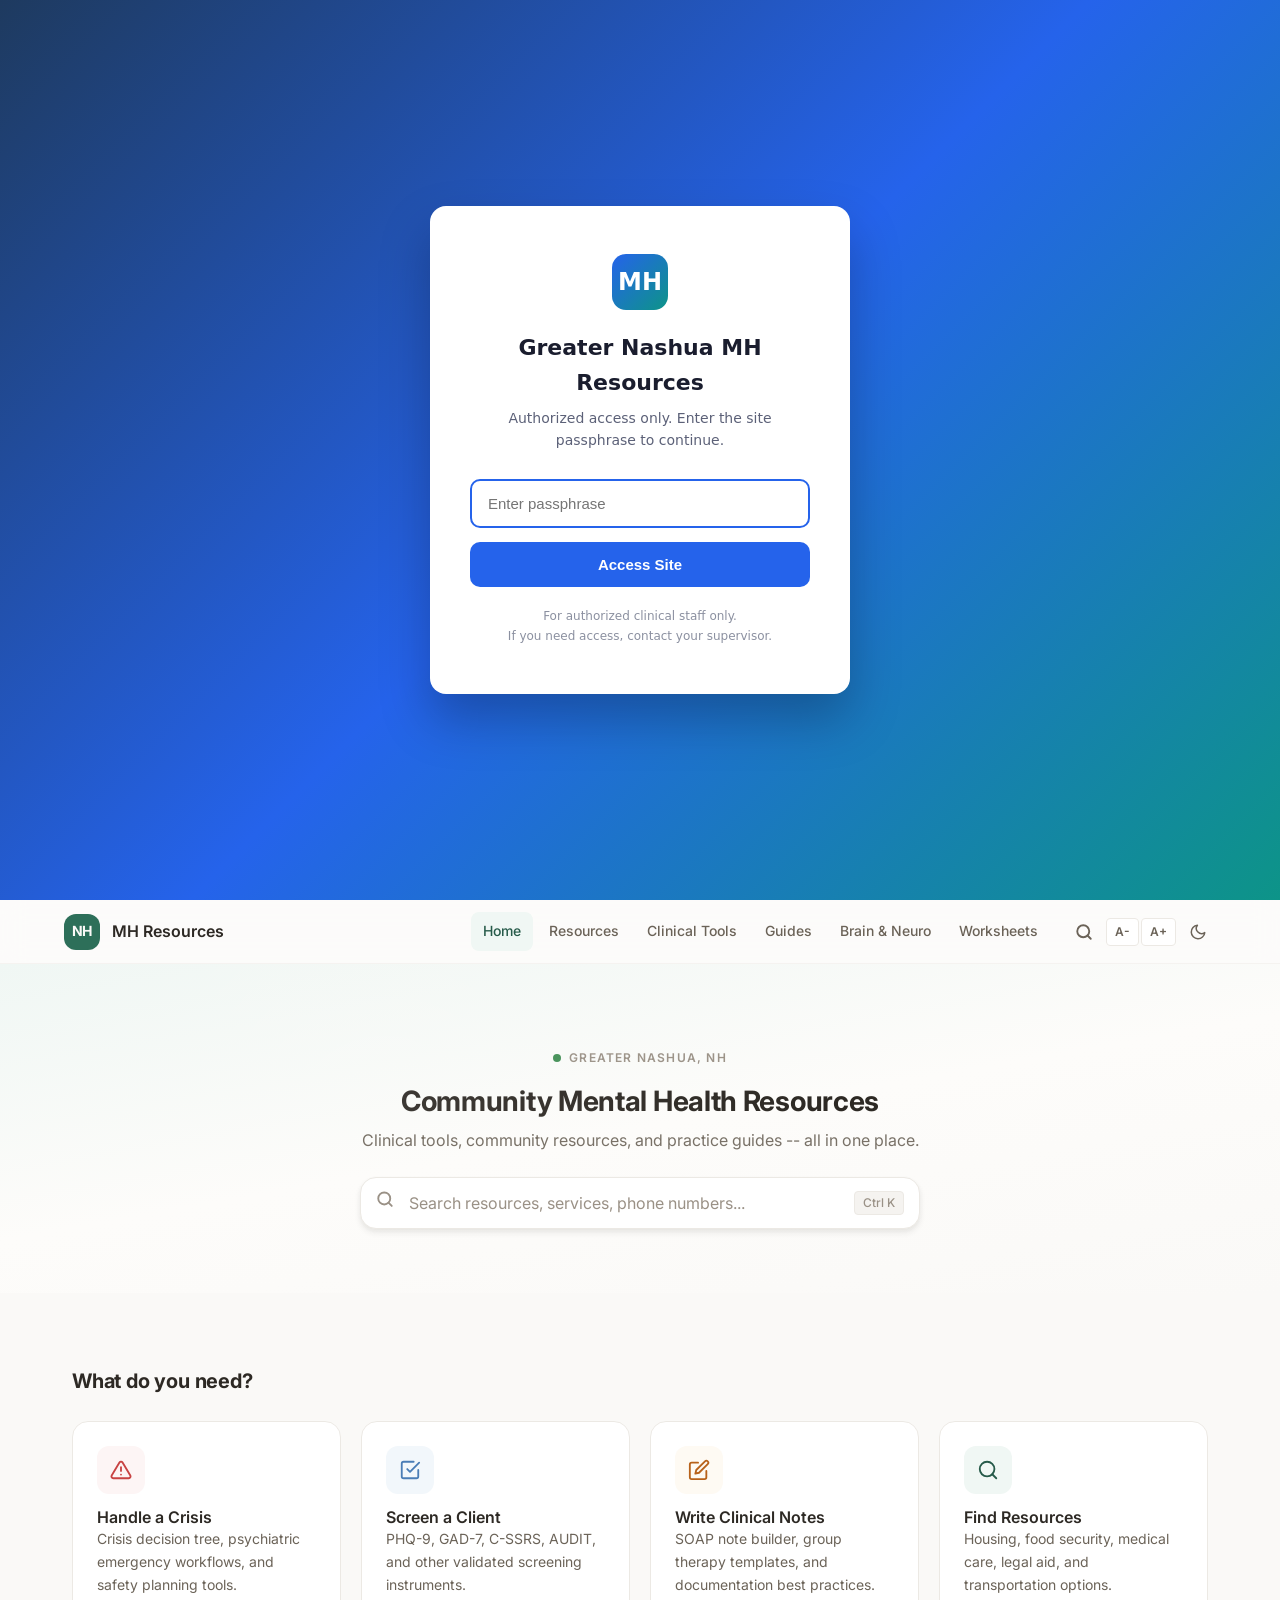
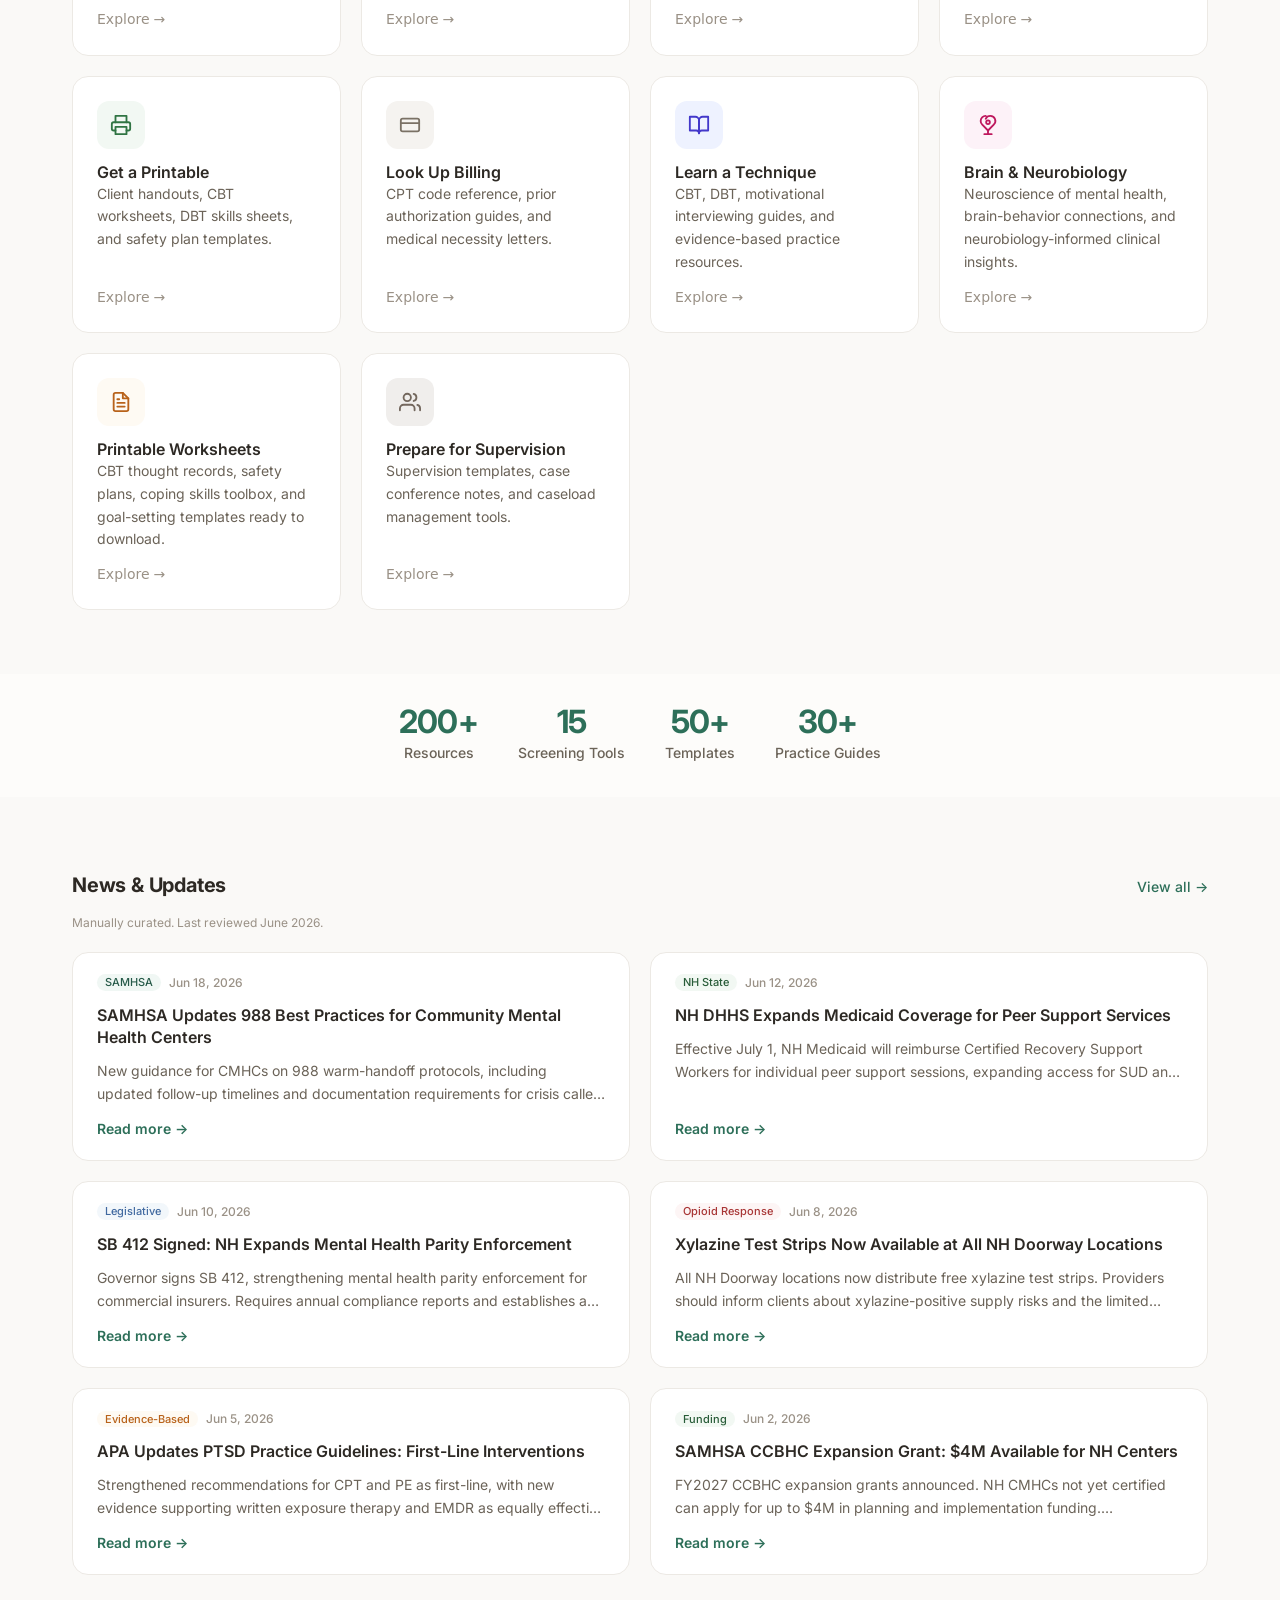
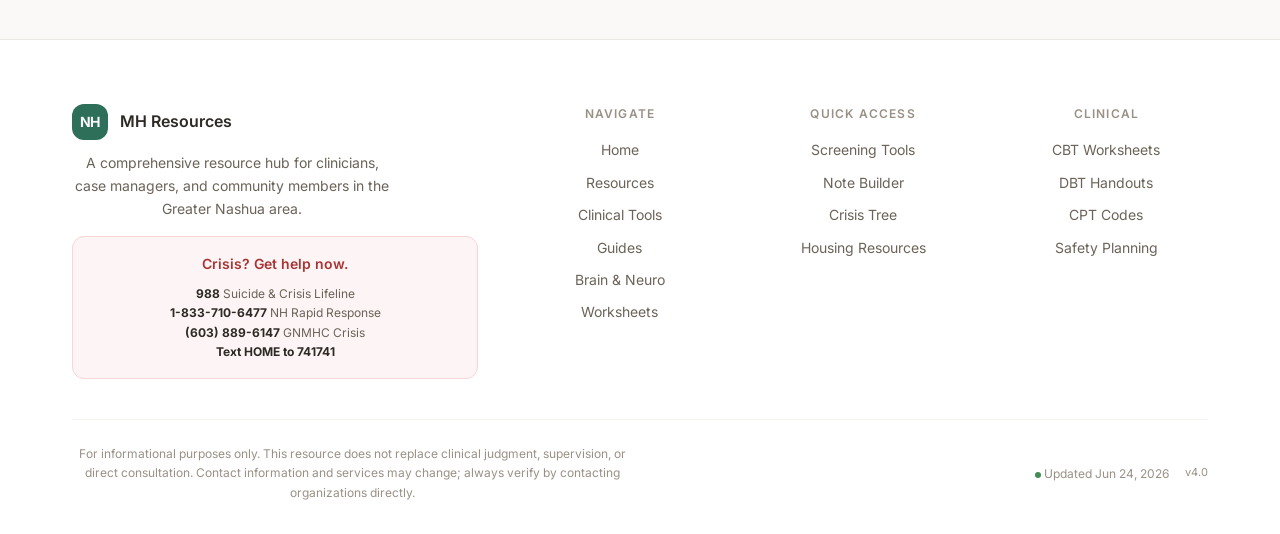
==== commit 9fd65c2e: "Add printable CBT worksheets page with 6 downloadable PDF resources" ====
--- a/index.html
+++ b/index.html
@@ -391,6 +391,7 @@
 .need-card--billing:hover  { border-color: var(--ds-warm-gray-400); }
 .need-card--learn:hover    { border-color: #818cf8; }
 .need-card--neuro:hover    { border-color: #ec4899; }
+.need-card--worksheets:hover { border-color: var(--ds-accent-300); }
 .need-card--supervise:hover { border-color: var(--ds-secondary-400); }
 
 /* ---- Stats bar ---- */
@@ -736,6 +737,7 @@
       <a href="tools.html" class="site-nav__link">Clinical Tools</a>
       <a href="guide.html" class="site-nav__link">Guides</a>
       <a href="neurobiology.html" class="site-nav__link">Brain &amp; Neuro</a>
+      <a href="worksheets.html" class="site-nav__link">Worksheets</a>
     </div>
 
     <div class="site-nav__controls">
@@ -767,6 +769,7 @@
   <a href="tools.html" class="site-nav__mobile-link">Clinical Tools</a>
   <a href="guide.html" class="site-nav__mobile-link">Guides</a>
   <a href="neurobiology.html" class="site-nav__mobile-link">Brain &amp; Neuro</a>
+  <a href="worksheets.html" class="site-nav__mobile-link">Worksheets</a>
 </div>
 
 
@@ -905,6 +908,18 @@
           <div class="need-card__content">
             <div class="need-card__title">Brain &amp; Neurobiology</div>
             <div class="need-card__desc">Neuroscience of mental health, brain-behavior connections, and neurobiology-informed clinical insights.</div>
+          </div>
+          <div class="need-card__arrow">Explore <span>&rarr;</span></div>
+        </a>
+
+        <!-- Printable Worksheets -->
+        <a href="worksheets.html" class="need-card need-card--worksheets ds-animate-fade-up">
+          <div class="need-card__icon" style="background: var(--ds-accent-50); color: var(--ds-accent-700);">
+            <svg width="22" height="22" viewBox="0 0 24 24" fill="none" stroke="currentColor" stroke-width="2" stroke-linecap="round" stroke-linejoin="round"><path d="M14 2H6a2 2 0 0 0-2 2v16a2 2 0 0 0 2 2h12a2 2 0 0 0 2-2V8z"/><polyline points="14 2 14 8 20 8"/><line x1="16" y1="13" x2="8" y2="13"/><line x1="16" y1="17" x2="8" y2="17"/><polyline points="10 9 9 9 8 9"/></svg>
+          </div>
+          <div class="need-card__content">
+            <div class="need-card__title">Printable Worksheets</div>
+            <div class="need-card__desc">CBT thought records, safety plans, coping skills toolbox, and goal-setting templates ready to download.</div>
           </div>
           <div class="need-card__arrow">Explore <span>&rarr;</span></div>
         </a>
@@ -1074,6 +1089,7 @@
           <li><a href="tools.html">Clinical Tools</a></li>
           <li><a href="guide.html">Guides</a></li>
           <li><a href="neurobiology.html">Brain &amp; Neuro</a></li>
+          <li><a href="worksheets.html">Worksheets</a></li>
         </ul>
       </div>
 
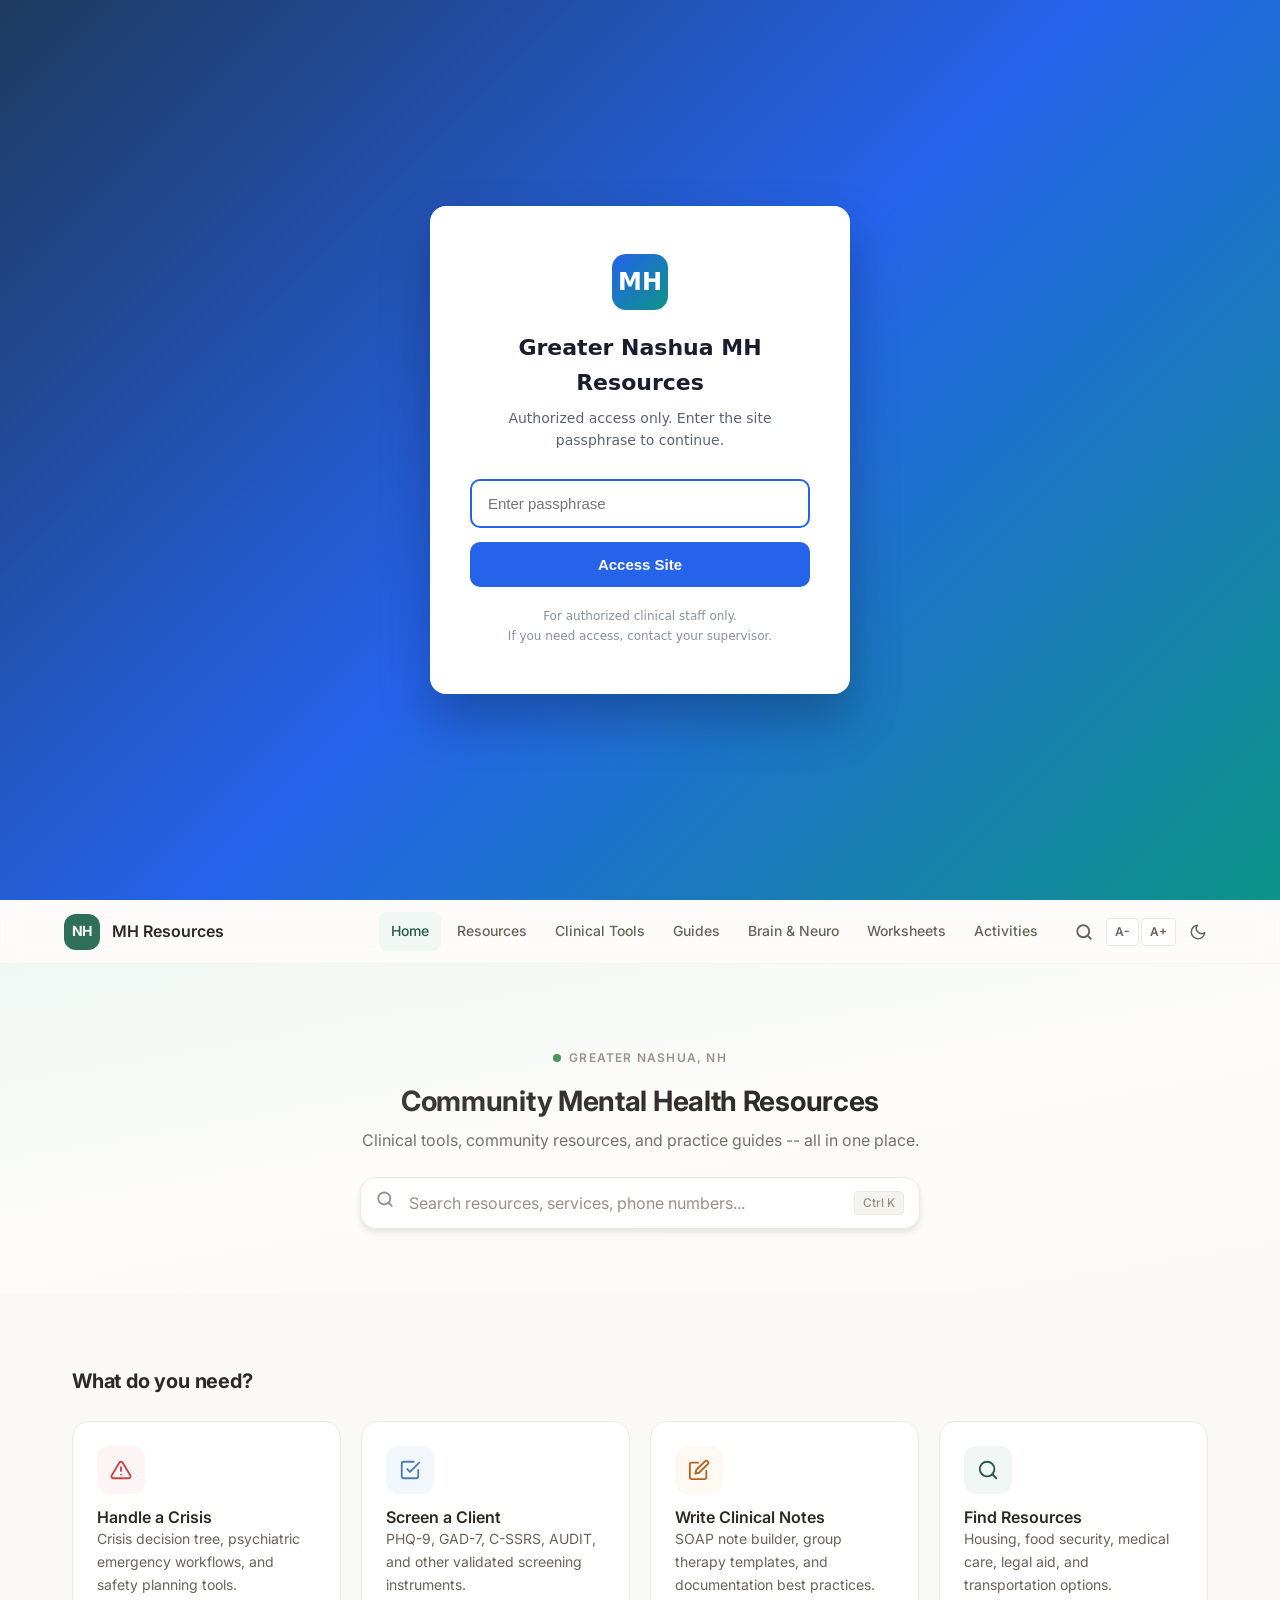
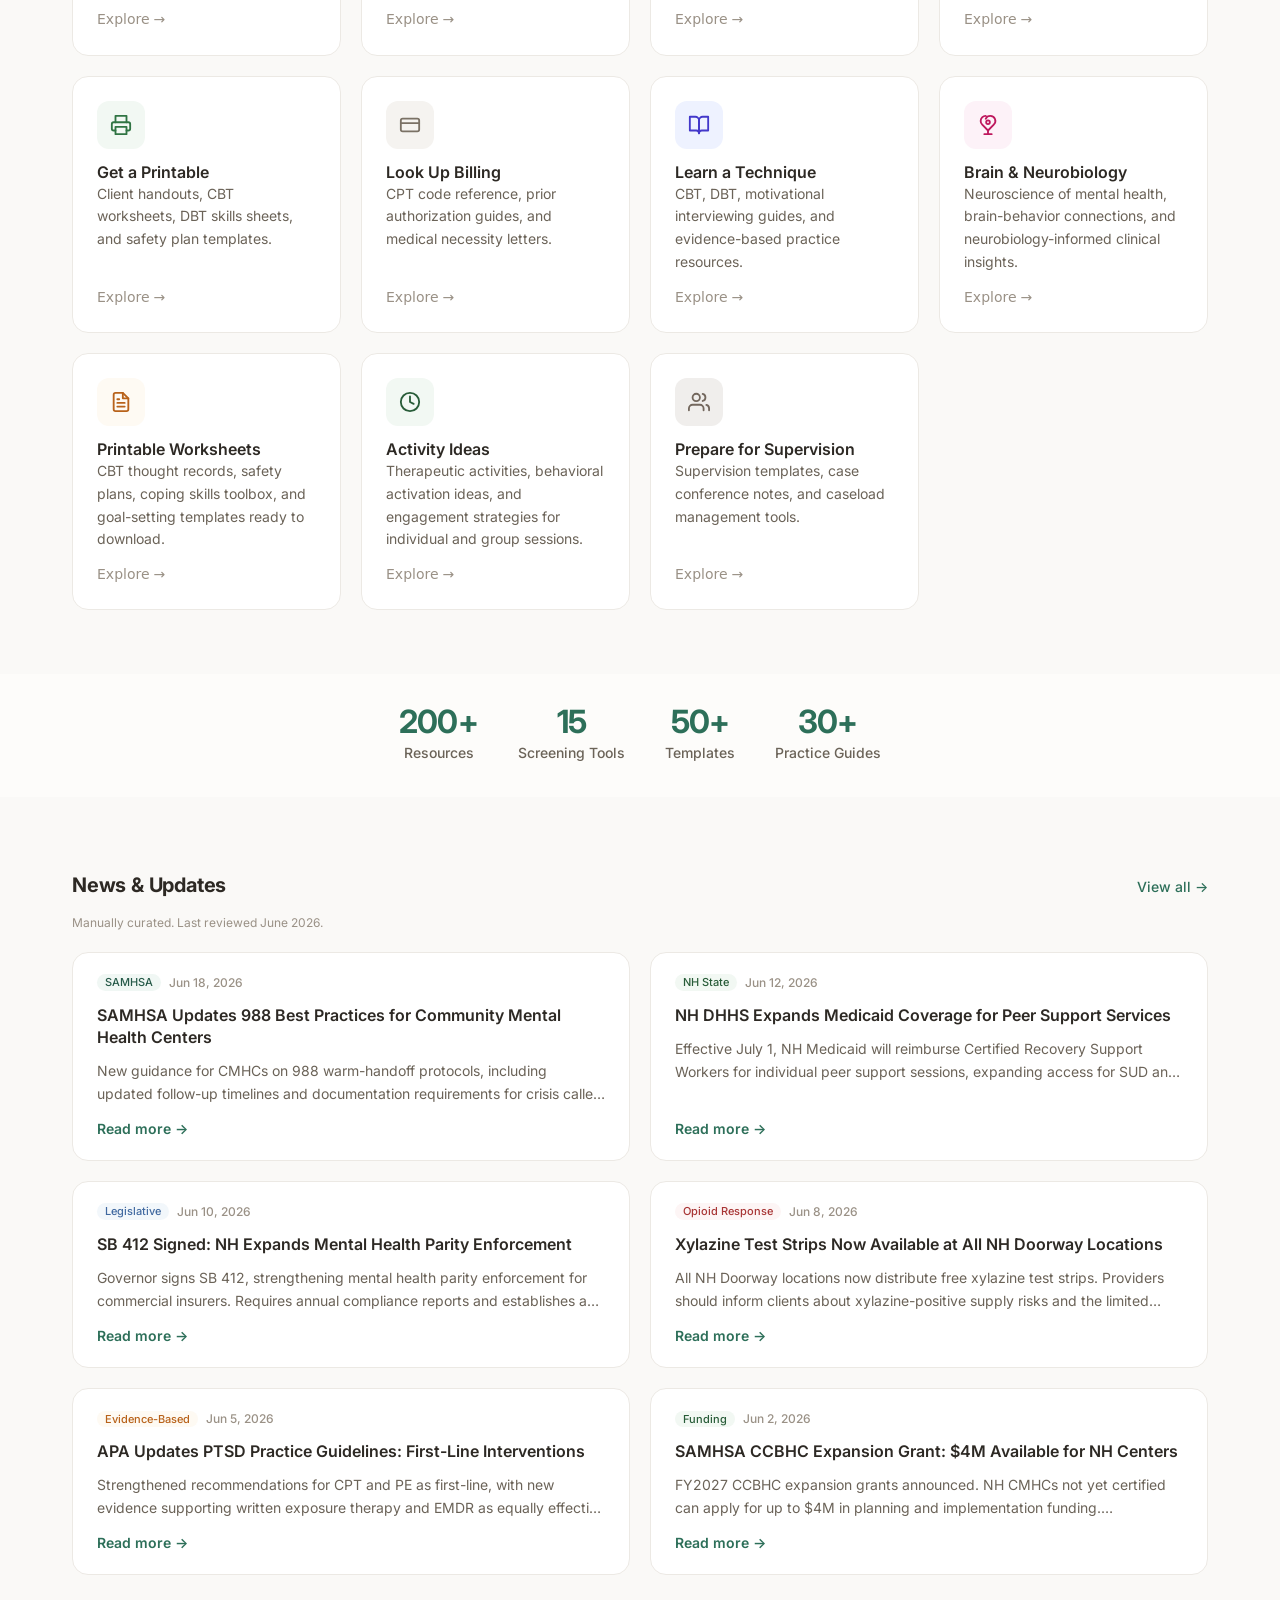
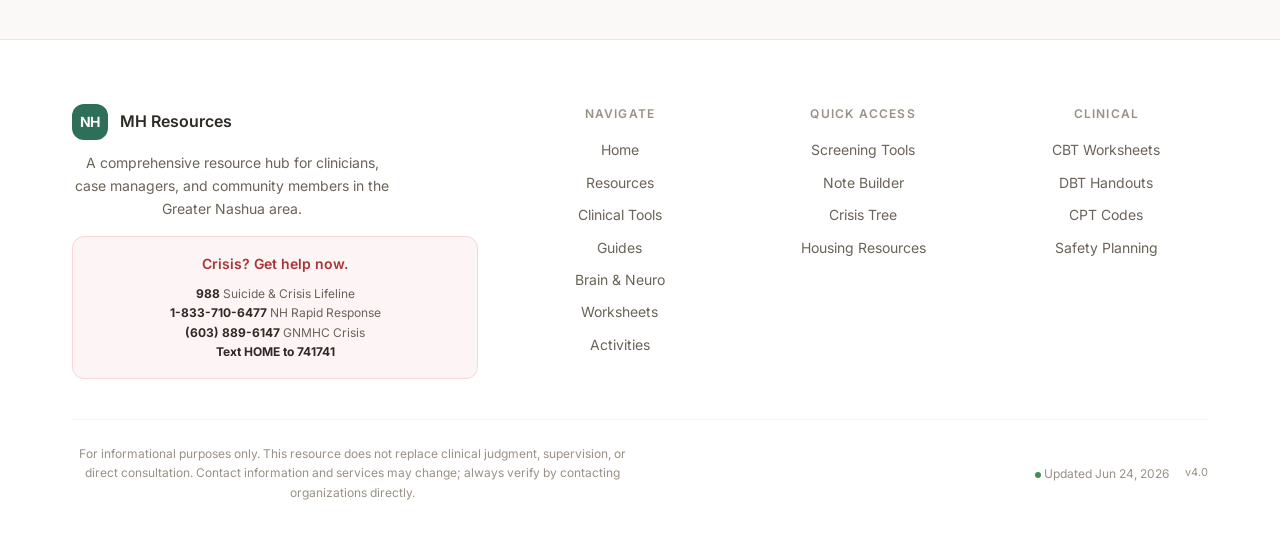
==== commit db6ca74b: "Add session activities page with 31 filterable therapeutic activity cards" ====
--- a/index.html
+++ b/index.html
@@ -393,6 +393,7 @@
 .need-card--neuro:hover    { border-color: #ec4899; }
 .need-card--worksheets:hover { border-color: var(--ds-accent-300); }
 .need-card--supervise:hover { border-color: var(--ds-secondary-400); }
+.need-card--activities:hover { border-color: var(--ds-success-400); }
 
 /* ---- Stats bar ---- */
 .stats-bar {
@@ -738,6 +739,7 @@
       <a href="guide.html" class="site-nav__link">Guides</a>
       <a href="neurobiology.html" class="site-nav__link">Brain &amp; Neuro</a>
       <a href="worksheets.html" class="site-nav__link">Worksheets</a>
+      <a href="activities.html" class="site-nav__link">Activities</a>
     </div>
 
     <div class="site-nav__controls">
@@ -770,6 +772,7 @@
   <a href="guide.html" class="site-nav__mobile-link">Guides</a>
   <a href="neurobiology.html" class="site-nav__mobile-link">Brain &amp; Neuro</a>
   <a href="worksheets.html" class="site-nav__mobile-link">Worksheets</a>
+  <a href="activities.html" class="site-nav__mobile-link">Activities</a>
 </div>
 
 
@@ -920,6 +923,18 @@
           <div class="need-card__content">
             <div class="need-card__title">Printable Worksheets</div>
             <div class="need-card__desc">CBT thought records, safety plans, coping skills toolbox, and goal-setting templates ready to download.</div>
+          </div>
+          <div class="need-card__arrow">Explore <span>&rarr;</span></div>
+        </a>
+
+        <!-- Activity Ideas -->
+        <a href="activities.html" class="need-card need-card--activities ds-animate-fade-up">
+          <div class="need-card__icon" style="background: var(--ds-status-success-bg); color: var(--ds-success-700);">
+            <svg width="22" height="22" viewBox="0 0 24 24" fill="none" stroke="currentColor" stroke-width="2" stroke-linecap="round" stroke-linejoin="round"><circle cx="12" cy="12" r="10"/><polyline points="12 6 12 12 16 14"/></svg>
+          </div>
+          <div class="need-card__content">
+            <div class="need-card__title">Activity Ideas</div>
+            <div class="need-card__desc">Therapeutic activities, behavioral activation ideas, and engagement strategies for individual and group sessions.</div>
           </div>
           <div class="need-card__arrow">Explore <span>&rarr;</span></div>
         </a>
@@ -1090,6 +1105,7 @@
           <li><a href="guide.html">Guides</a></li>
           <li><a href="neurobiology.html">Brain &amp; Neuro</a></li>
           <li><a href="worksheets.html">Worksheets</a></li>
+          <li><a href="activities.html">Activities</a></li>
         </ul>
       </div>
 
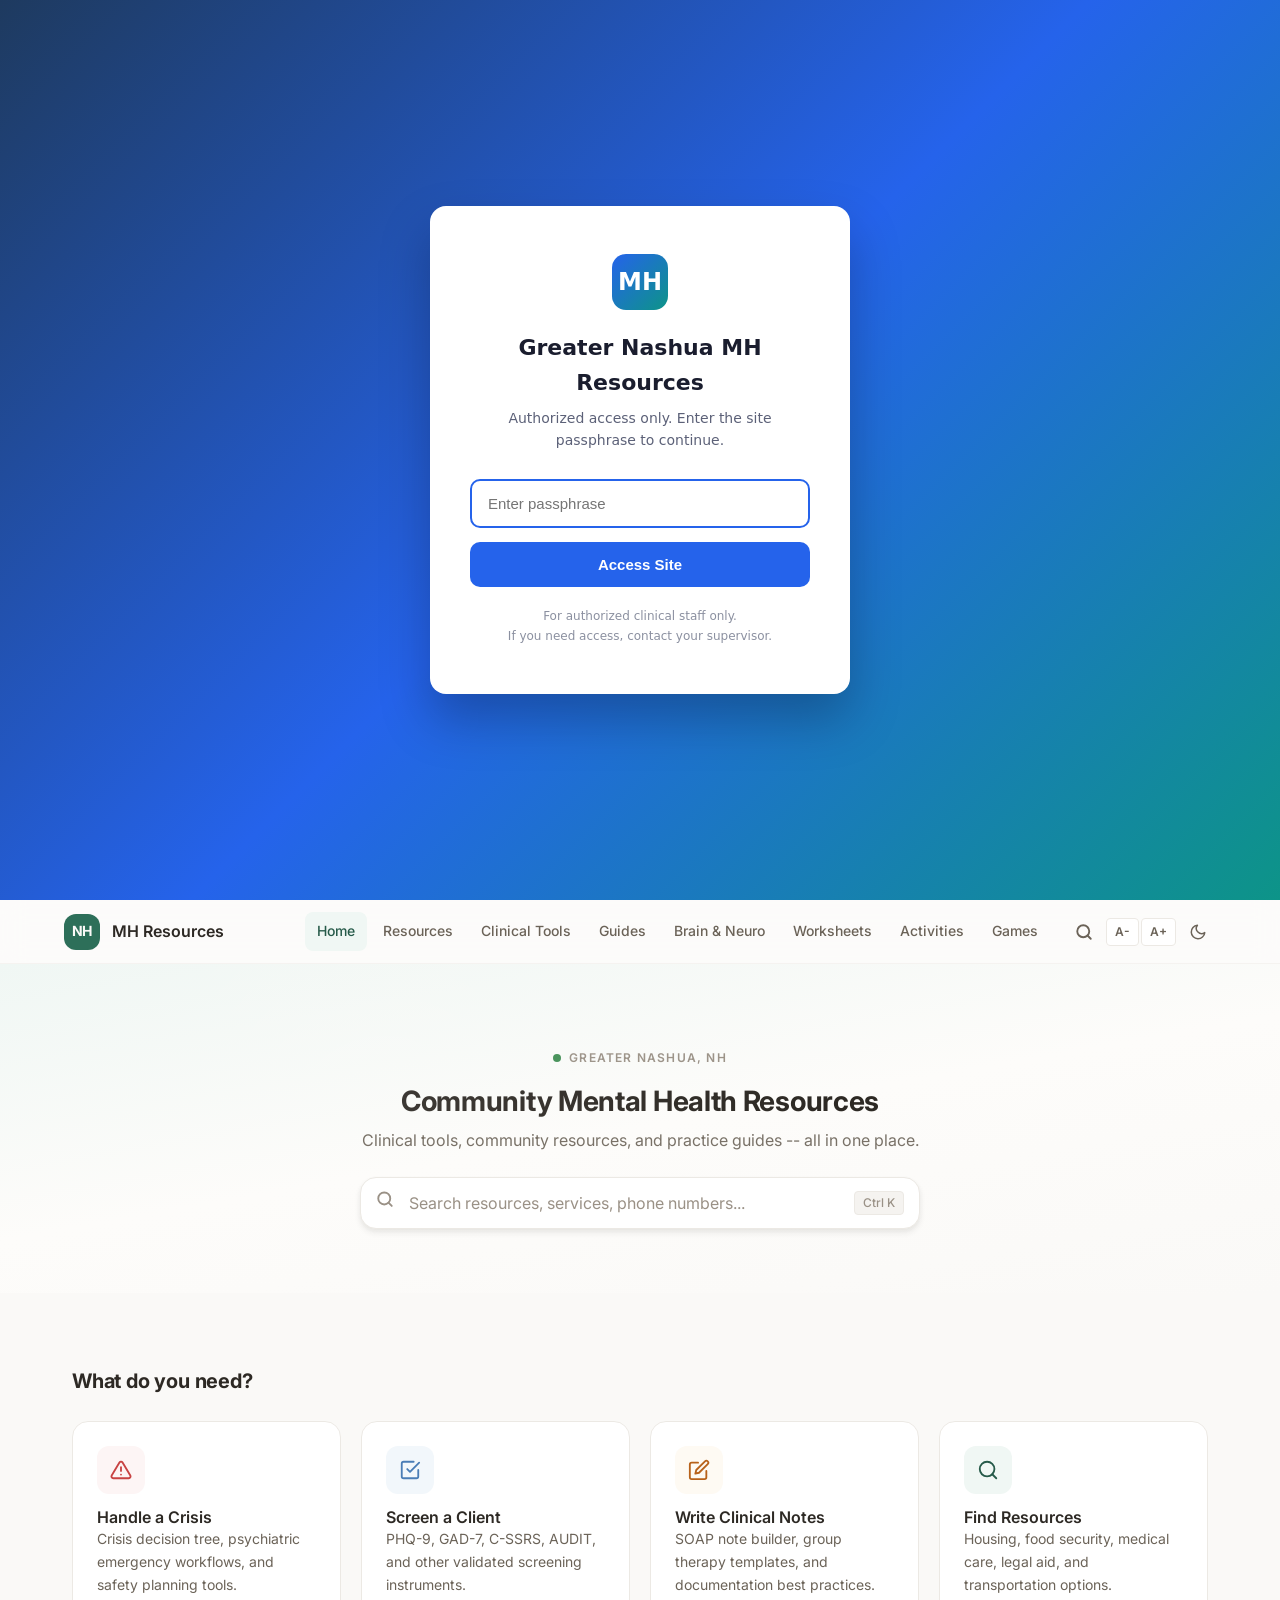
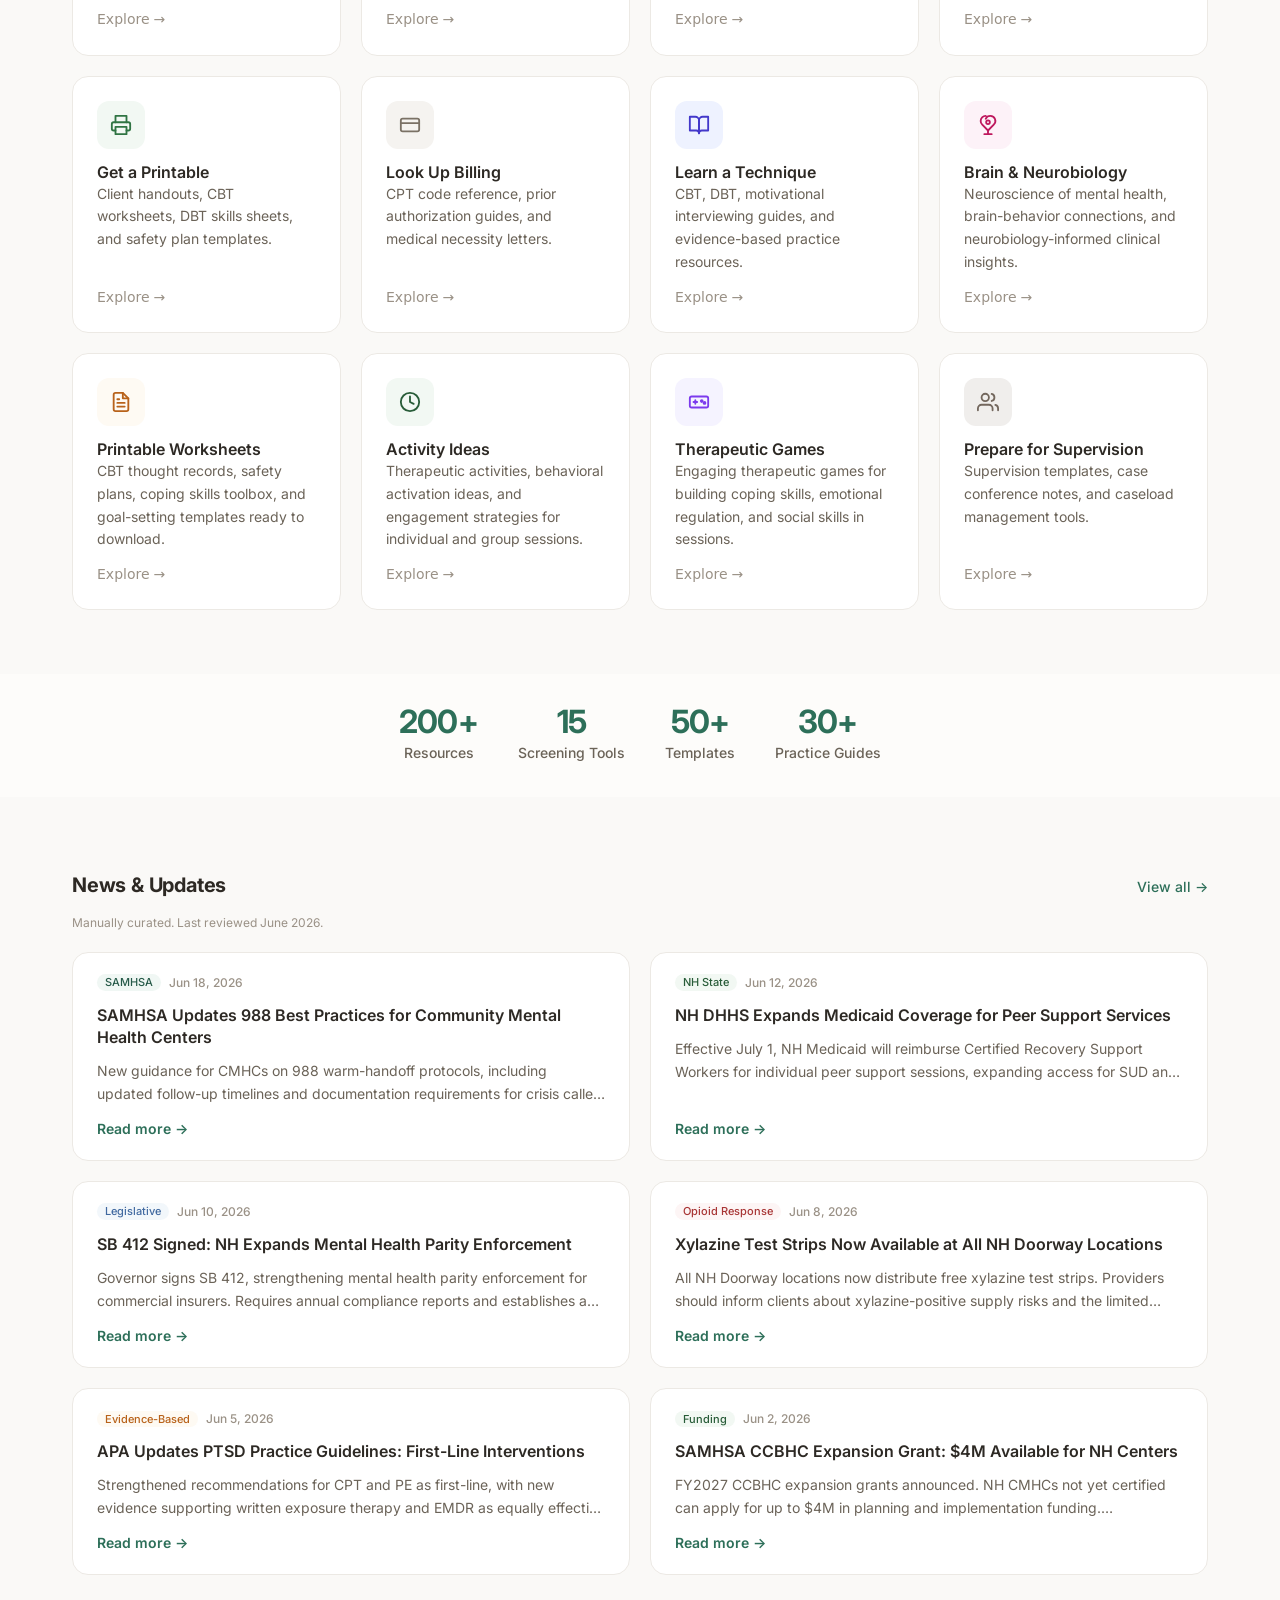
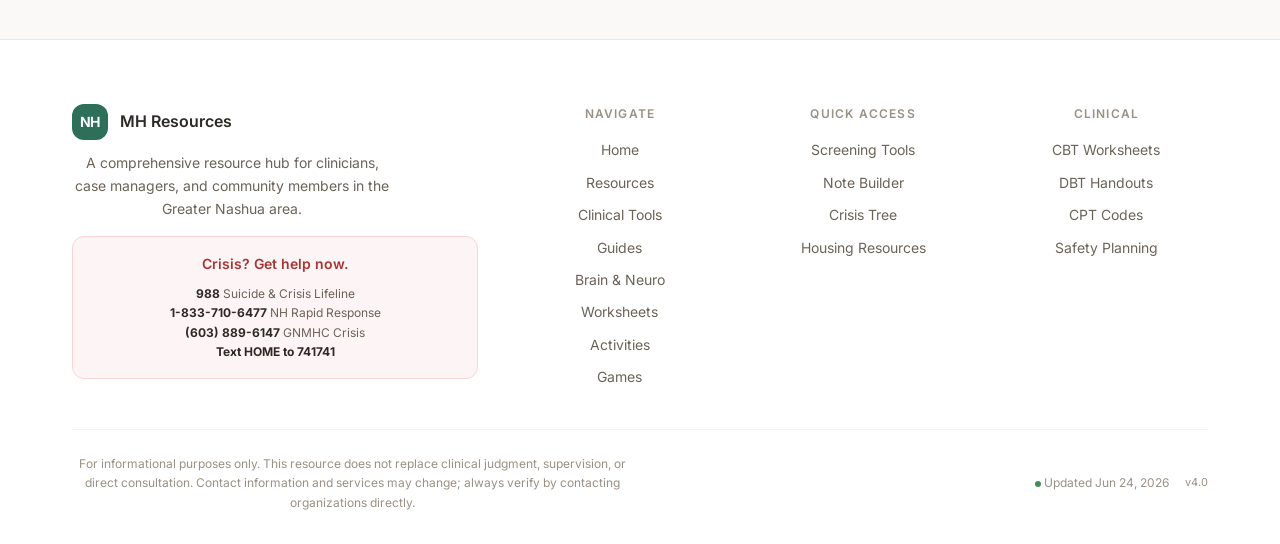
==== commit de679e68: "Add therapeutic games page with 5 interactive browser-based games" ====
--- a/index.html
+++ b/index.html
@@ -394,6 +394,7 @@
 .need-card--worksheets:hover { border-color: var(--ds-accent-300); }
 .need-card--supervise:hover { border-color: var(--ds-secondary-400); }
 .need-card--activities:hover { border-color: var(--ds-success-400); }
+.need-card--games:hover { border-color: #7c3aed; }
 
 /* ---- Stats bar ---- */
 .stats-bar {
@@ -740,6 +741,7 @@
       <a href="neurobiology.html" class="site-nav__link">Brain &amp; Neuro</a>
       <a href="worksheets.html" class="site-nav__link">Worksheets</a>
       <a href="activities.html" class="site-nav__link">Activities</a>
+      <a href="games.html" class="site-nav__link">Games</a>
     </div>
 
     <div class="site-nav__controls">
@@ -773,6 +775,7 @@
   <a href="neurobiology.html" class="site-nav__mobile-link">Brain &amp; Neuro</a>
   <a href="worksheets.html" class="site-nav__mobile-link">Worksheets</a>
   <a href="activities.html" class="site-nav__mobile-link">Activities</a>
+  <a href="games.html" class="site-nav__mobile-link">Games</a>
 </div>
 
 
@@ -935,6 +938,18 @@
           <div class="need-card__content">
             <div class="need-card__title">Activity Ideas</div>
             <div class="need-card__desc">Therapeutic activities, behavioral activation ideas, and engagement strategies for individual and group sessions.</div>
+          </div>
+          <div class="need-card__arrow">Explore <span>&rarr;</span></div>
+        </a>
+
+        <!-- Therapeutic Games -->
+        <a href="games.html" class="need-card need-card--games ds-animate-fade-up">
+          <div class="need-card__icon" style="background: #f5f3ff; color: #7c3aed;">
+            <svg width="22" height="22" viewBox="0 0 24 24" fill="none" stroke="currentColor" stroke-width="2" stroke-linecap="round" stroke-linejoin="round"><rect x="2" y="6" width="20" height="12" rx="2"/><line x1="6" y1="12" x2="10" y2="12"/><line x1="8" y1="10" x2="8" y2="14"/><circle cx="15" cy="11" r="1"/><circle cx="18" cy="13" r="1"/></svg>
+          </div>
+          <div class="need-card__content">
+            <div class="need-card__title">Therapeutic Games</div>
+            <div class="need-card__desc">Engaging therapeutic games for building coping skills, emotional regulation, and social skills in sessions.</div>
           </div>
           <div class="need-card__arrow">Explore <span>&rarr;</span></div>
         </a>
@@ -1106,6 +1121,7 @@
           <li><a href="neurobiology.html">Brain &amp; Neuro</a></li>
           <li><a href="worksheets.html">Worksheets</a></li>
           <li><a href="activities.html">Activities</a></li>
+          <li><a href="games.html">Games</a></li>
         </ul>
       </div>
 
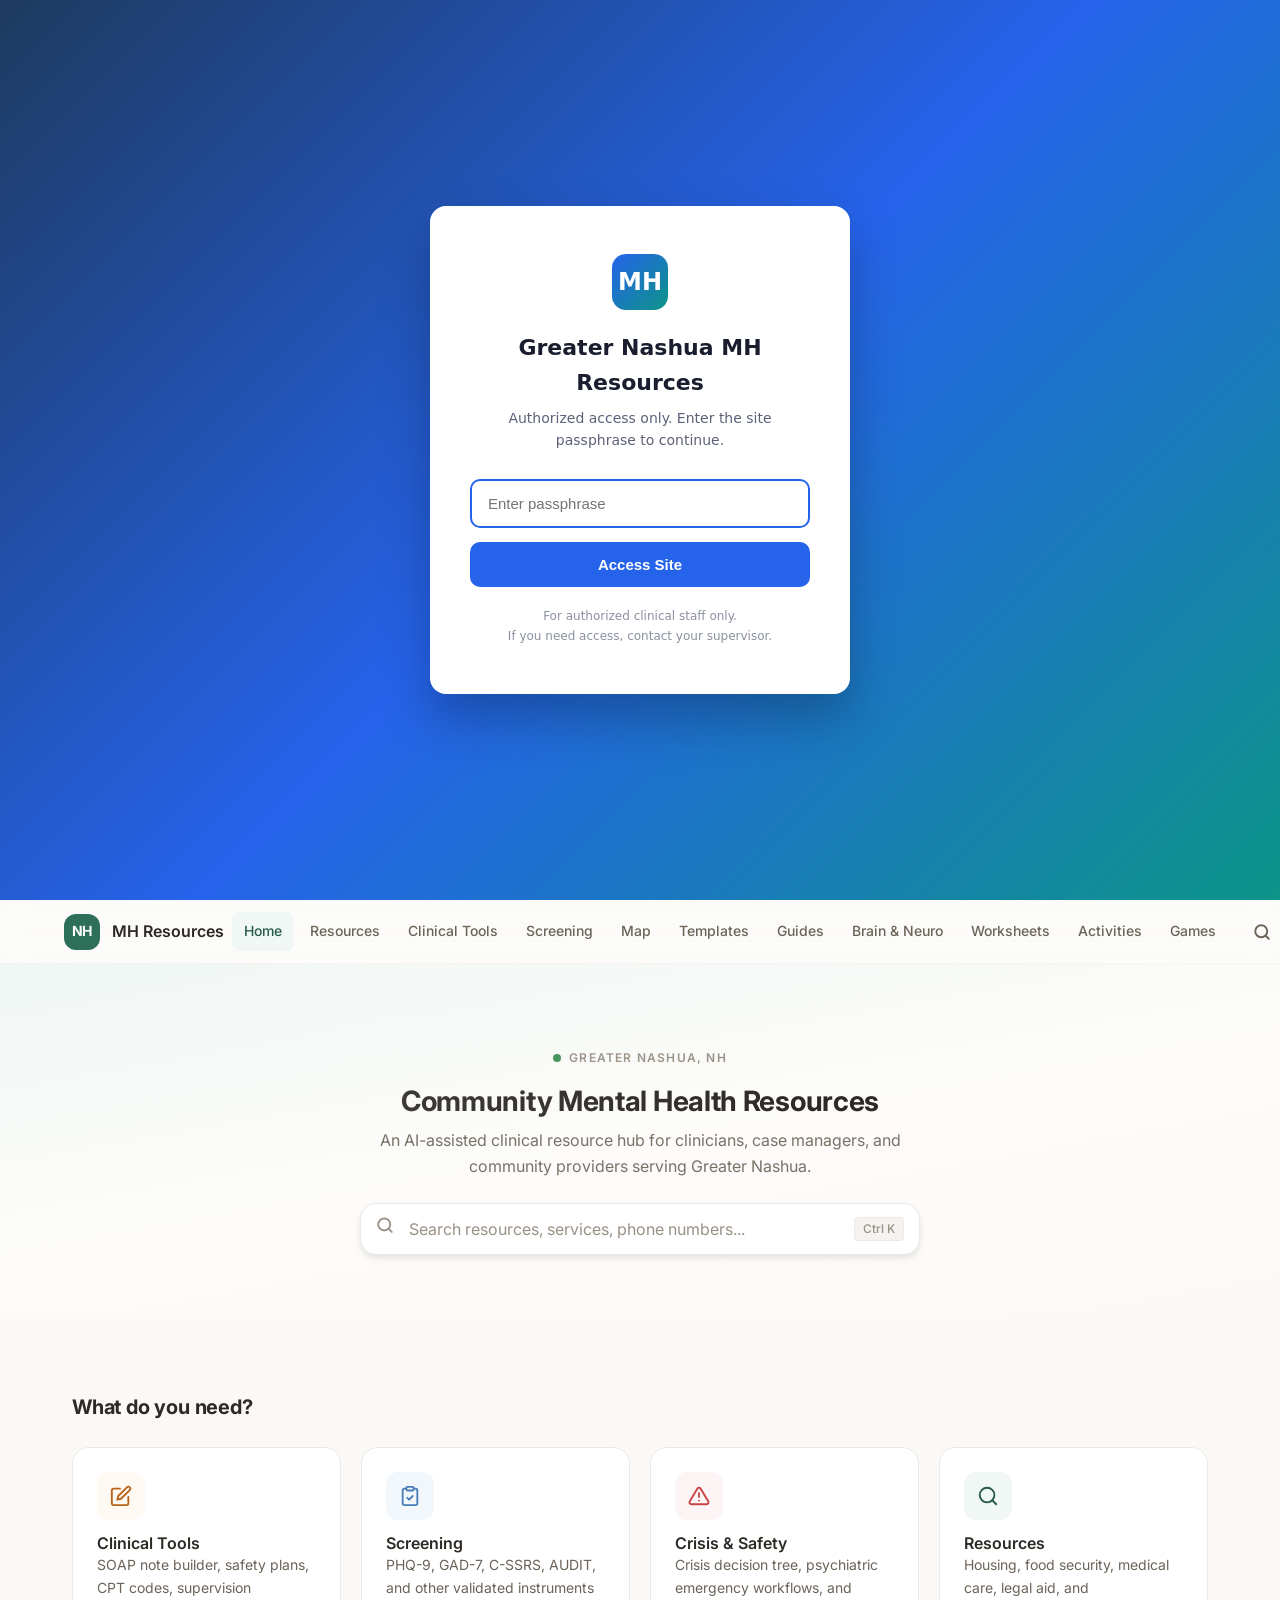
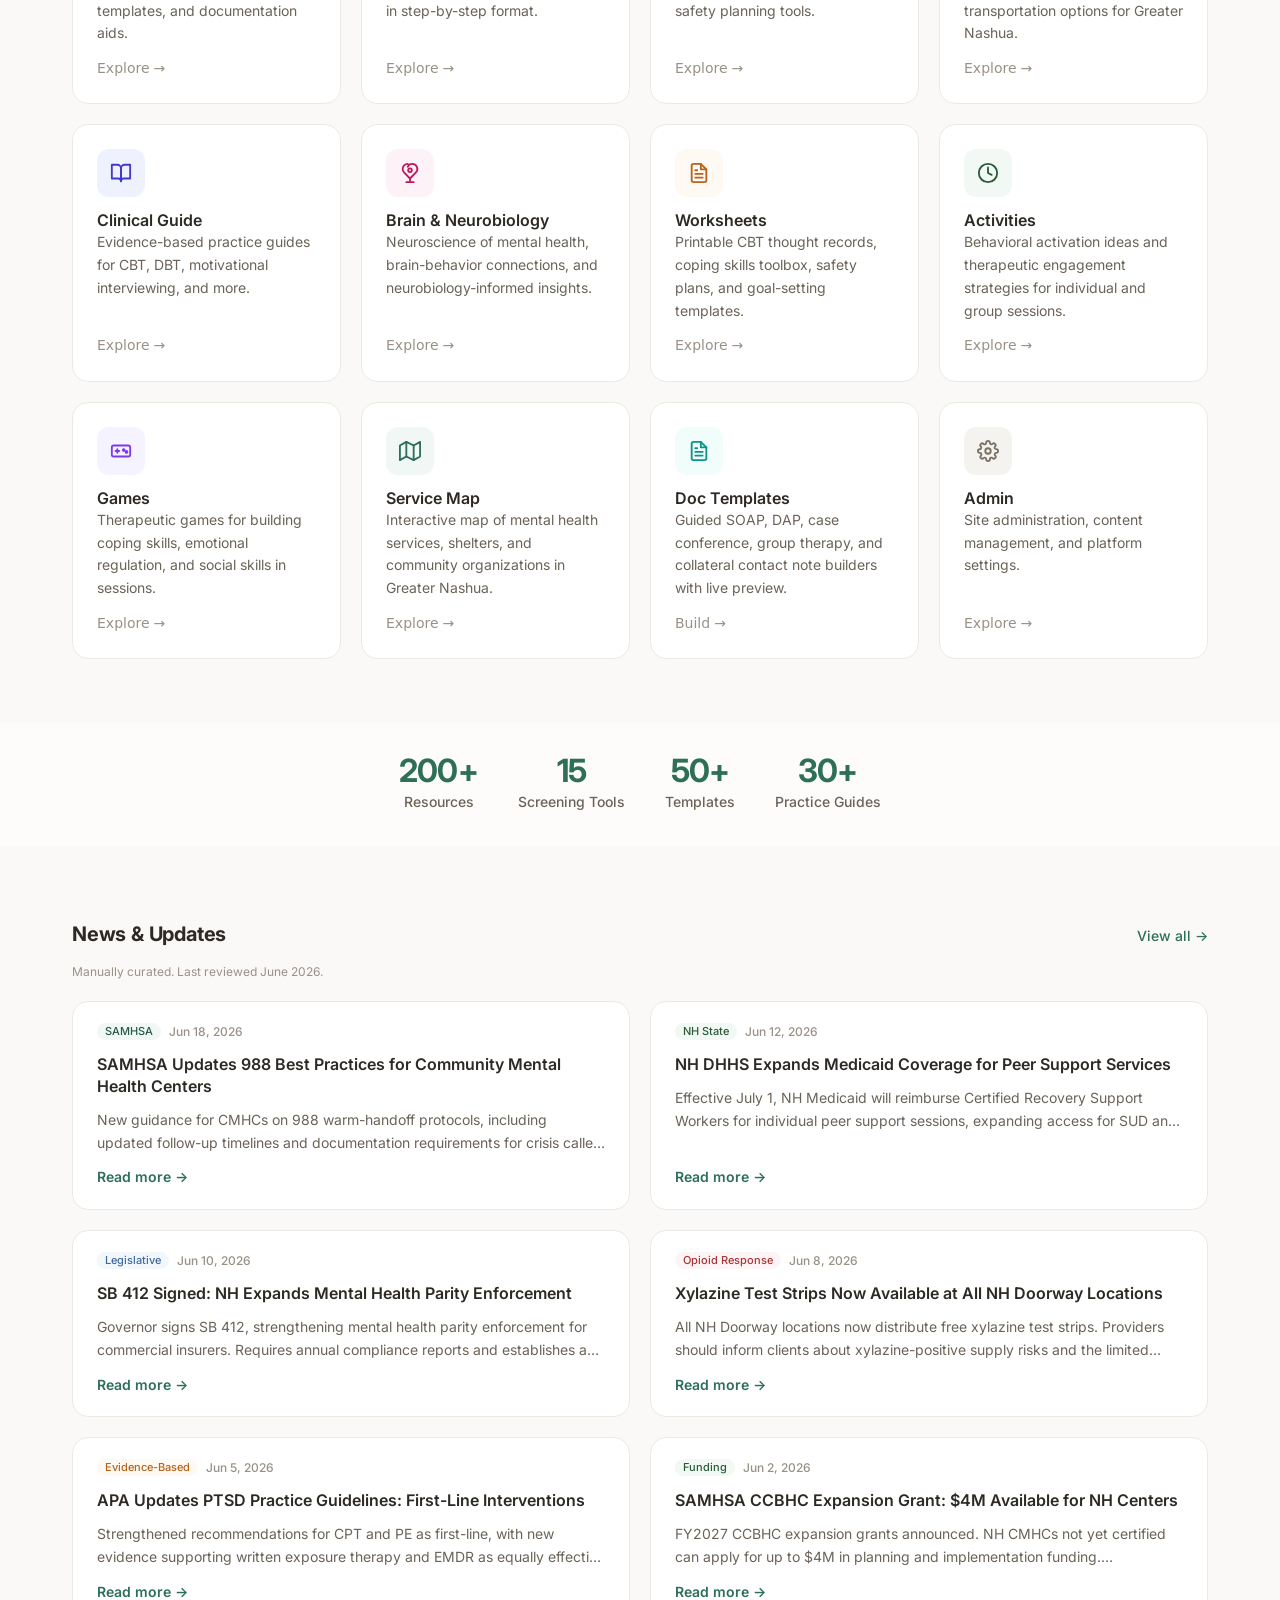
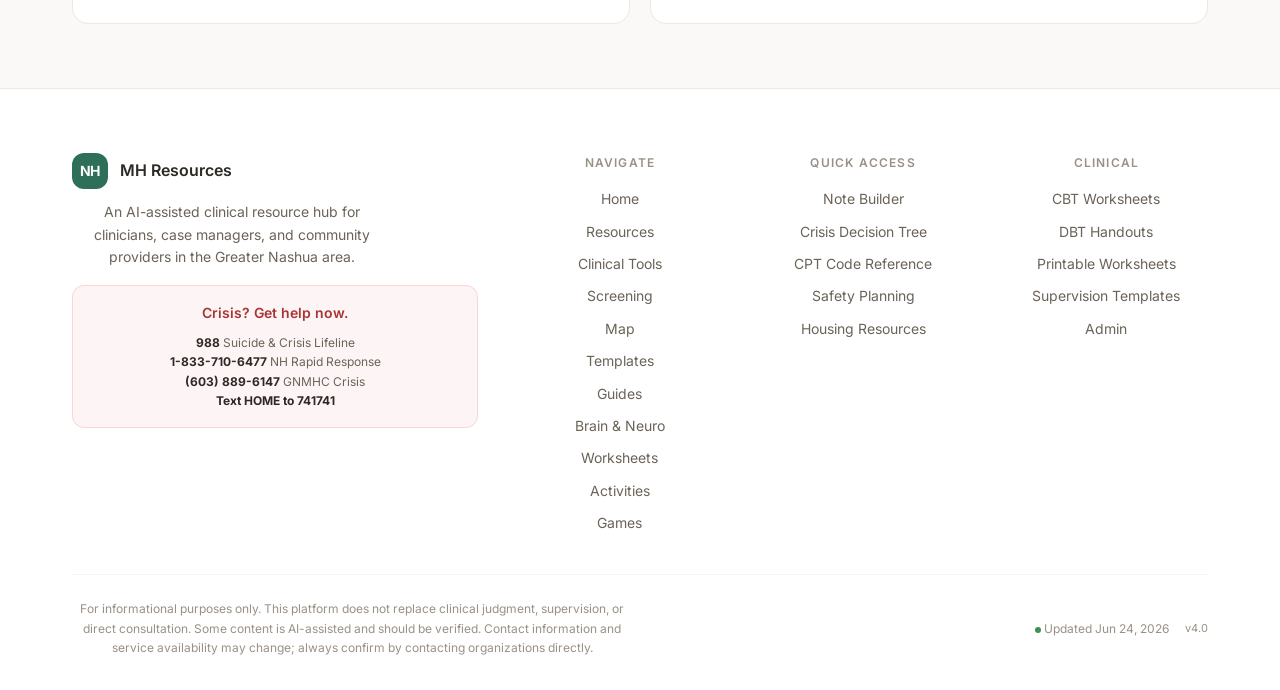
==== commit 0dcf09d9: "Add wizard-style documentation templates page + sync site pages - NEW: templates.html — wizard-style" ====
--- a/index.html
+++ b/index.html
@@ -395,6 +395,7 @@
 .need-card--supervise:hover { border-color: var(--ds-secondary-400); }
 .need-card--activities:hover { border-color: var(--ds-success-400); }
 .need-card--games:hover { border-color: #7c3aed; }
+.need-card--map:hover { border-color: var(--ds-primary-400); }
 
 /* ---- Stats bar ---- */
 .stats-bar {
@@ -737,6 +738,9 @@
       <a href="index.html" class="site-nav__link site-nav__link--active">Home</a>
       <a href="resources.html" class="site-nav__link">Resources</a>
       <a href="tools.html" class="site-nav__link">Clinical Tools</a>
+      <a href="screening.html" class="site-nav__link">Screening</a>
+      <a href="map.html" class="site-nav__link">Map</a>
+      <a href="templates.html" class="site-nav__link">Templates</a>
       <a href="guide.html" class="site-nav__link">Guides</a>
       <a href="neurobiology.html" class="site-nav__link">Brain &amp; Neuro</a>
       <a href="worksheets.html" class="site-nav__link">Worksheets</a>
@@ -771,6 +775,9 @@
   <a href="index.html" class="site-nav__mobile-link site-nav__mobile-link--active">Home</a>
   <a href="resources.html" class="site-nav__mobile-link">Resources</a>
   <a href="tools.html" class="site-nav__mobile-link">Clinical Tools</a>
+  <a href="screening.html" class="site-nav__mobile-link">Screening</a>
+  <a href="map.html" class="site-nav__mobile-link">Map</a>
+  <a href="templates.html" class="site-nav__mobile-link">Templates</a>
   <a href="guide.html" class="site-nav__mobile-link">Guides</a>
   <a href="neurobiology.html" class="site-nav__mobile-link">Brain &amp; Neuro</a>
   <a href="worksheets.html" class="site-nav__mobile-link">Worksheets</a>
@@ -792,7 +799,7 @@
 
     <h1 class="hero__title">Community Mental Health Resources</h1>
 
-    <p class="hero__subtitle">Clinical tools, community resources, and practice guides -- all in one place.</p>
+    <p class="hero__subtitle">An AI-assisted clinical resource hub for clinicians, case managers, and community providers serving Greater Nashua.</p>
 
     <div class="hero__search">
       <div class="hero__search-icon">
@@ -822,146 +829,146 @@
 
       <div class="needs__grid ds-stagger">
 
-        <!-- Handle a Crisis -->
+        <!-- 1. Clinical Tools -->
+        <a href="tools.html" class="need-card need-card--notes ds-animate-fade-up">
+          <div class="need-card__icon" style="background: var(--ds-accent-50); color: var(--ds-accent-700);">
+            <svg width="22" height="22" viewBox="0 0 24 24" fill="none" stroke="currentColor" stroke-width="2" stroke-linecap="round" stroke-linejoin="round"><path d="M11 4H4a2 2 0 0 0-2 2v14a2 2 0 0 0 2 2h14a2 2 0 0 0 2-2v-7"/><path d="M18.5 2.5a2.121 2.121 0 0 1 3 3L12 15l-4 1 1-4 9.5-9.5z"/></svg>
+          </div>
+          <div class="need-card__content">
+            <div class="need-card__title">Clinical Tools</div>
+            <div class="need-card__desc">SOAP note builder, safety plans, CPT codes, supervision templates, and documentation aids.</div>
+          </div>
+          <div class="need-card__arrow">Explore <span>&rarr;</span></div>
+        </a>
+
+        <!-- 2. Screening -->
+        <a href="screening.html" class="need-card need-card--screen ds-animate-fade-up">
+          <div class="need-card__icon" style="background: var(--ds-status-info-bg); color: var(--ds-info-600);">
+            <svg width="22" height="22" viewBox="0 0 24 24" fill="none" stroke="currentColor" stroke-width="2" stroke-linecap="round" stroke-linejoin="round"><path d="M16 4h2a2 2 0 0 1 2 2v14a2 2 0 0 1-2 2H6a2 2 0 0 1-2-2V6a2 2 0 0 1 2-2h2"/><rect x="8" y="2" width="8" height="4" rx="1" ry="1"/><path d="M9 14l2 2 4-4"/></svg>
+          </div>
+          <div class="need-card__content">
+            <div class="need-card__title">Screening</div>
+            <div class="need-card__desc">PHQ-9, GAD-7, C-SSRS, AUDIT, and other validated instruments in step-by-step format.</div>
+          </div>
+          <div class="need-card__arrow">Explore <span>&rarr;</span></div>
+        </a>
+
+        <!-- 3. Crisis &amp; Safety -->
         <a href="guide.html#crisisTree" class="need-card need-card--crisis ds-animate-fade-up">
           <div class="need-card__icon" style="background: var(--ds-status-danger-bg); color: var(--ds-danger-600);">
             <svg width="22" height="22" viewBox="0 0 24 24" fill="none" stroke="currentColor" stroke-width="2" stroke-linecap="round" stroke-linejoin="round"><path d="M10.29 3.86L1.82 18a2 2 0 0 0 1.71 3h16.94a2 2 0 0 0 1.71-3L13.71 3.86a2 2 0 0 0-3.42 0z"/><line x1="12" y1="9" x2="12" y2="13"/><line x1="12" y1="17" x2="12.01" y2="17"/></svg>
           </div>
           <div class="need-card__content">
-            <div class="need-card__title">Handle a Crisis</div>
+            <div class="need-card__title">Crisis &amp; Safety</div>
             <div class="need-card__desc">Crisis decision tree, psychiatric emergency workflows, and safety planning tools.</div>
           </div>
           <div class="need-card__arrow">Explore <span>&rarr;</span></div>
         </a>
 
-        <!-- Screen a Client -->
-        <a href="tools.html#screening-tools" class="need-card need-card--screen ds-animate-fade-up">
-          <div class="need-card__icon" style="background: var(--ds-status-info-bg); color: var(--ds-info-600);">
-            <svg width="22" height="22" viewBox="0 0 24 24" fill="none" stroke="currentColor" stroke-width="2" stroke-linecap="round" stroke-linejoin="round"><path d="M9 11l3 3L22 4"/><path d="M21 12v7a2 2 0 0 1-2 2H5a2 2 0 0 1-2-2V5a2 2 0 0 1 2-2h11"/></svg>
-          </div>
-          <div class="need-card__content">
-            <div class="need-card__title">Screen a Client</div>
-            <div class="need-card__desc">PHQ-9, GAD-7, C-SSRS, AUDIT, and other validated screening instruments.</div>
-          </div>
-          <div class="need-card__arrow">Explore <span>&rarr;</span></div>
-        </a>
-
-        <!-- Write Clinical Notes -->
-        <a href="tools.html#clinical-note-builder" class="need-card need-card--notes ds-animate-fade-up">
-          <div class="need-card__icon" style="background: var(--ds-accent-50); color: var(--ds-accent-700);">
-            <svg width="22" height="22" viewBox="0 0 24 24" fill="none" stroke="currentColor" stroke-width="2" stroke-linecap="round" stroke-linejoin="round"><path d="M11 4H4a2 2 0 0 0-2 2v14a2 2 0 0 0 2 2h14a2 2 0 0 0 2-2v-7"/><path d="M18.5 2.5a2.121 2.121 0 0 1 3 3L12 15l-4 1 1-4 9.5-9.5z"/></svg>
-          </div>
-          <div class="need-card__content">
-            <div class="need-card__title">Write Clinical Notes</div>
-            <div class="need-card__desc">SOAP note builder, group therapy templates, and documentation best practices.</div>
-          </div>
-          <div class="need-card__arrow">Explore <span>&rarr;</span></div>
-        </a>
-
-        <!-- Find Resources -->
+        <!-- 4. Resources -->
         <a href="resources.html" class="need-card need-card--resources ds-animate-fade-up">
           <div class="need-card__icon" style="background: var(--ds-primary-50); color: var(--ds-primary-700);">
             <svg width="22" height="22" viewBox="0 0 24 24" fill="none" stroke="currentColor" stroke-width="2" stroke-linecap="round" stroke-linejoin="round"><circle cx="11" cy="11" r="8"/><line x1="21" y1="21" x2="16.65" y2="16.65"/></svg>
           </div>
           <div class="need-card__content">
-            <div class="need-card__title">Find Resources</div>
-            <div class="need-card__desc">Housing, food security, medical care, legal aid, and transportation options.</div>
+            <div class="need-card__title">Resources</div>
+            <div class="need-card__desc">Housing, food security, medical care, legal aid, and transportation options for Greater Nashua.</div>
           </div>
           <div class="need-card__arrow">Explore <span>&rarr;</span></div>
         </a>
 
-        <!-- Get a Printable -->
-        <a href="tools.html#dbt" class="need-card need-card--print ds-animate-fade-up">
-          <div class="need-card__icon" style="background: var(--ds-status-success-bg); color: var(--ds-success-600);">
-            <svg width="22" height="22" viewBox="0 0 24 24" fill="none" stroke="currentColor" stroke-width="2" stroke-linecap="round" stroke-linejoin="round"><polyline points="6 9 6 2 18 2 18 9"/><path d="M6 18H4a2 2 0 0 1-2-2v-5a2 2 0 0 1 2-2h16a2 2 0 0 1 2 2v5a2 2 0 0 1-2 2h-2"/><rect x="6" y="14" width="12" height="8"/></svg>
+        <!-- 5. Clinical Guide -->
+        <a href="guide.html" class="need-card need-card--learn ds-animate-fade-up">
+          <div class="need-card__icon" style="background: #eef2ff; color: #4338ca;">
+            <svg width="22" height="22" viewBox="0 0 24 24" fill="none" stroke="currentColor" stroke-width="2" stroke-linecap="round" stroke-linejoin="round"><path d="M2 3h6a4 4 0 0 1 4 4v14a3 3 0 0 0-3-3H2z"/><path d="M22 3h-6a4 4 0 0 0-4 4v14a3 3 0 0 1 3-3h7z"/></svg>
           </div>
           <div class="need-card__content">
-            <div class="need-card__title">Get a Printable</div>
-            <div class="need-card__desc">Client handouts, CBT worksheets, DBT skills sheets, and safety plan templates.</div>
+            <div class="need-card__title">Clinical Guide</div>
+            <div class="need-card__desc">Evidence-based practice guides for CBT, DBT, motivational interviewing, and more.</div>
           </div>
           <div class="need-card__arrow">Explore <span>&rarr;</span></div>
         </a>
 
-        <!-- Look Up Billing -->
-        <a href="tools.html#cpt-reference" class="need-card need-card--billing ds-animate-fade-up">
-          <div class="need-card__icon" style="background: var(--ds-warm-gray-100); color: var(--ds-warm-gray-700);">
-            <svg width="22" height="22" viewBox="0 0 24 24" fill="none" stroke="currentColor" stroke-width="2" stroke-linecap="round" stroke-linejoin="round"><rect x="2" y="5" width="20" height="14" rx="2"/><line x1="2" y1="10" x2="22" y2="10"/></svg>
-          </div>
-          <div class="need-card__content">
-            <div class="need-card__title">Look Up Billing</div>
-            <div class="need-card__desc">CPT code reference, prior authorization guides, and medical necessity letters.</div>
-          </div>
-          <div class="need-card__arrow">Explore <span>&rarr;</span></div>
-        </a>
-
-        <!-- Learn a Technique -->
-        <a href="tools.html#cbt" class="need-card need-card--learn ds-animate-fade-up">
-          <div class="need-card__icon" style="background: #eef2ff; color: #4338ca;">
-            <svg width="22" height="22" viewBox="0 0 24 24" fill="none" stroke="currentColor" stroke-width="2" stroke-linecap="round" stroke-linejoin="round"><path d="M2 3h6a4 4 0 0 1 4 4v14a3 3 0 0 0-3-3H2z"/><path d="M22 3h-6a4 4 0 0 0-4 4v14a3 3 0 0 1 3-3h7z"/></svg>
-          </div>
-          <div class="need-card__content">
-            <div class="need-card__title">Learn a Technique</div>
-            <div class="need-card__desc">CBT, DBT, motivational interviewing guides, and evidence-based practice resources.</div>
-          </div>
-          <div class="need-card__arrow">Explore <span>&rarr;</span></div>
-        </a>
-
-        <!-- Brain & Neurobiology -->
+        <!-- 6. Brain &amp; Neurobiology -->
         <a href="neurobiology.html" class="need-card need-card--neuro ds-animate-fade-up">
           <div class="need-card__icon" style="background: #fdf2f8; color: #be185d;">
             <svg width="22" height="22" viewBox="0 0 24 24" fill="none" stroke="currentColor" stroke-width="2" stroke-linecap="round" stroke-linejoin="round"><path d="M9.5 2A5.5 5.5 0 0 0 4 7.5c0 1.58.67 3 1.73 4.01L12 18l6.27-6.49A5.5 5.5 0 0 0 14.5 2a5.5 5.5 0 0 0-5 3.21"/><path d="M12 18v4"/><path d="M8 22h8"/><circle cx="12" cy="9" r="2"/></svg>
           </div>
           <div class="need-card__content">
             <div class="need-card__title">Brain &amp; Neurobiology</div>
-            <div class="need-card__desc">Neuroscience of mental health, brain-behavior connections, and neurobiology-informed clinical insights.</div>
+            <div class="need-card__desc">Neuroscience of mental health, brain-behavior connections, and neurobiology-informed insights.</div>
           </div>
           <div class="need-card__arrow">Explore <span>&rarr;</span></div>
         </a>
 
-        <!-- Printable Worksheets -->
+        <!-- 7. Worksheets -->
         <a href="worksheets.html" class="need-card need-card--worksheets ds-animate-fade-up">
           <div class="need-card__icon" style="background: var(--ds-accent-50); color: var(--ds-accent-700);">
             <svg width="22" height="22" viewBox="0 0 24 24" fill="none" stroke="currentColor" stroke-width="2" stroke-linecap="round" stroke-linejoin="round"><path d="M14 2H6a2 2 0 0 0-2 2v16a2 2 0 0 0 2 2h12a2 2 0 0 0 2-2V8z"/><polyline points="14 2 14 8 20 8"/><line x1="16" y1="13" x2="8" y2="13"/><line x1="16" y1="17" x2="8" y2="17"/><polyline points="10 9 9 9 8 9"/></svg>
           </div>
           <div class="need-card__content">
-            <div class="need-card__title">Printable Worksheets</div>
-            <div class="need-card__desc">CBT thought records, safety plans, coping skills toolbox, and goal-setting templates ready to download.</div>
+            <div class="need-card__title">Worksheets</div>
+            <div class="need-card__desc">Printable CBT thought records, coping skills toolbox, safety plans, and goal-setting templates.</div>
           </div>
           <div class="need-card__arrow">Explore <span>&rarr;</span></div>
         </a>
 
-        <!-- Activity Ideas -->
+        <!-- 8. Activities -->
         <a href="activities.html" class="need-card need-card--activities ds-animate-fade-up">
           <div class="need-card__icon" style="background: var(--ds-status-success-bg); color: var(--ds-success-700);">
             <svg width="22" height="22" viewBox="0 0 24 24" fill="none" stroke="currentColor" stroke-width="2" stroke-linecap="round" stroke-linejoin="round"><circle cx="12" cy="12" r="10"/><polyline points="12 6 12 12 16 14"/></svg>
           </div>
           <div class="need-card__content">
-            <div class="need-card__title">Activity Ideas</div>
-            <div class="need-card__desc">Therapeutic activities, behavioral activation ideas, and engagement strategies for individual and group sessions.</div>
+            <div class="need-card__title">Activities</div>
+            <div class="need-card__desc">Behavioral activation ideas and therapeutic engagement strategies for individual and group sessions.</div>
           </div>
           <div class="need-card__arrow">Explore <span>&rarr;</span></div>
         </a>
 
-        <!-- Therapeutic Games -->
+        <!-- 9. Games -->
         <a href="games.html" class="need-card need-card--games ds-animate-fade-up">
           <div class="need-card__icon" style="background: #f5f3ff; color: #7c3aed;">
             <svg width="22" height="22" viewBox="0 0 24 24" fill="none" stroke="currentColor" stroke-width="2" stroke-linecap="round" stroke-linejoin="round"><rect x="2" y="6" width="20" height="12" rx="2"/><line x1="6" y1="12" x2="10" y2="12"/><line x1="8" y1="10" x2="8" y2="14"/><circle cx="15" cy="11" r="1"/><circle cx="18" cy="13" r="1"/></svg>
           </div>
           <div class="need-card__content">
-            <div class="need-card__title">Therapeutic Games</div>
-            <div class="need-card__desc">Engaging therapeutic games for building coping skills, emotional regulation, and social skills in sessions.</div>
+            <div class="need-card__title">Games</div>
+            <div class="need-card__desc">Therapeutic games for building coping skills, emotional regulation, and social skills in sessions.</div>
           </div>
           <div class="need-card__arrow">Explore <span>&rarr;</span></div>
         </a>
 
-        <!-- Prepare for Supervision -->
-        <a href="tools.html#supervision-templates" class="need-card need-card--supervise ds-animate-fade-up">
-          <div class="need-card__icon" style="background: var(--ds-secondary-100); color: var(--ds-secondary-700);">
-            <svg width="22" height="22" viewBox="0 0 24 24" fill="none" stroke="currentColor" stroke-width="2" stroke-linecap="round" stroke-linejoin="round"><path d="M17 21v-2a4 4 0 0 0-4-4H5a4 4 0 0 0-4 4v2"/><circle cx="9" cy="7" r="4"/><path d="M23 21v-2a4 4 0 0 0-3-3.87"/><path d="M16 3.13a4 4 0 0 1 0 7.75"/></svg>
+        <!-- 10. Service Map -->
+        <a href="map.html" class="need-card need-card--map ds-animate-fade-up">
+          <div class="need-card__icon" style="background: var(--ds-primary-50); color: var(--ds-primary-600);">
+            <svg width="22" height="22" viewBox="0 0 24 24" fill="none" stroke="currentColor" stroke-width="2" stroke-linecap="round" stroke-linejoin="round"><polygon points="1 6 1 22 8 18 16 22 23 18 23 2 16 6 8 2 1 6"/><line x1="8" y1="2" x2="8" y2="18"/><line x1="16" y1="6" x2="16" y2="22"/></svg>
           </div>
           <div class="need-card__content">
-            <div class="need-card__title">Prepare for Supervision</div>
-            <div class="need-card__desc">Supervision templates, case conference notes, and caseload management tools.</div>
+            <div class="need-card__title">Service Map</div>
+            <div class="need-card__desc">Interactive map of mental health services, shelters, and community organizations in Greater Nashua.</div>
+          </div>
+          <div class="need-card__arrow">Explore <span>&rarr;</span></div>
+        </a>
+
+        <!-- 11. Documentation Templates -->
+        <a href="templates.html" class="need-card need-card--templates ds-animate-fade-up">
+          <div class="need-card__icon" style="background: #f0fdfa; color: #0d9488;">
+            <svg width="22" height="22" viewBox="0 0 24 24" fill="none" stroke="currentColor" stroke-width="2" stroke-linecap="round" stroke-linejoin="round"><path d="M14 2H6a2 2 0 0 0-2 2v16a2 2 0 0 0 2 2h12a2 2 0 0 0 2-2V8z"/><polyline points="14 2 14 8 20 8"/><line x1="16" y1="13" x2="8" y2="13"/><line x1="16" y1="17" x2="8" y2="17"/><polyline points="10 9 9 9 8 9"/></svg>
+          </div>
+          <div class="need-card__content">
+            <div class="need-card__title">Doc Templates</div>
+            <div class="need-card__desc">Guided SOAP, DAP, case conference, group therapy, and collateral contact note builders with live preview.</div>
+          </div>
+          <div class="need-card__arrow">Build <span>&rarr;</span></div>
+        </a>
+
+        <!-- 12. Admin -->
+        <a href="admin.html" class="need-card need-card--billing ds-animate-fade-up">
+          <div class="need-card__icon" style="background: var(--ds-warm-gray-100); color: var(--ds-warm-gray-700);">
+            <svg width="22" height="22" viewBox="0 0 24 24" fill="none" stroke="currentColor" stroke-width="2" stroke-linecap="round" stroke-linejoin="round"><circle cx="12" cy="12" r="3"/><path d="M19.4 15a1.65 1.65 0 0 0 .33 1.82l.06.06a2 2 0 0 1-2.83 2.83l-.06-.06a1.65 1.65 0 0 0-1.82-.33 1.65 1.65 0 0 0-1 1.51V21a2 2 0 0 1-4 0v-.09a1.65 1.65 0 0 0-1.08-1.51 1.65 1.65 0 0 0-1.82.33l-.06.06a2 2 0 0 1-2.83-2.83l.06-.06a1.65 1.65 0 0 0 .33-1.82 1.65 1.65 0 0 0-1.51-1H3a2 2 0 0 1 0-4h.09a1.65 1.65 0 0 0 1.51-1.08 1.65 1.65 0 0 0-.33-1.82l-.06-.06a2 2 0 0 1 2.83-2.83l.06.06a1.65 1.65 0 0 0 1.82.33H9a1.65 1.65 0 0 0 1-1.51V3a2 2 0 0 1 4 0v.09a1.65 1.65 0 0 0 1 1.51 1.65 1.65 0 0 0 1.82-.33l.06-.06a2 2 0 0 1 2.83 2.83l-.06.06a1.65 1.65 0 0 0-.33 1.82V9a1.65 1.65 0 0 0 1.51 1H21a2 2 0 0 1 0 4h-.09a1.65 1.65 0 0 0-1.51 1z"/></svg>
+          </div>
+          <div class="need-card__content">
+            <div class="need-card__title">Admin</div>
+            <div class="need-card__desc">Site administration, content management, and platform settings.</div>
           </div>
           <div class="need-card__arrow">Explore <span>&rarr;</span></div>
         </a>
@@ -1097,7 +1104,7 @@
           <div class="site-nav__logo-mark">NH</div>
           <span class="site-nav__logo-text">MH Resources</span>
         </a>
-        <p class="footer__brand-desc">A comprehensive resource hub for clinicians, case managers, and community members in the Greater Nashua area.</p>
+        <p class="footer__brand-desc">An AI-assisted clinical resource hub for clinicians, case managers, and community providers in the Greater Nashua area.</p>
 
         <div class="footer__crisis-box">
           <div class="footer__crisis-title">Crisis? Get help now.</div>
@@ -1117,6 +1124,9 @@
           <li><a href="index.html">Home</a></li>
           <li><a href="resources.html">Resources</a></li>
           <li><a href="tools.html">Clinical Tools</a></li>
+          <li><a href="screening.html">Screening</a></li>
+          <li><a href="map.html">Map</a></li>
+          <li><a href="templates.html">Templates</a></li>
           <li><a href="guide.html">Guides</a></li>
           <li><a href="neurobiology.html">Brain &amp; Neuro</a></li>
           <li><a href="worksheets.html">Worksheets</a></li>
@@ -1129,9 +1139,10 @@
       <div>
         <div class="footer__col-title">Quick Access</div>
         <ul class="footer__links">
-          <li><a href="tools.html#screening-tools">Screening Tools</a></li>
           <li><a href="tools.html#clinical-note-builder">Note Builder</a></li>
-          <li><a href="guide.html#crisisTree">Crisis Tree</a></li>
+          <li><a href="guide.html#crisisTree">Crisis Decision Tree</a></li>
+          <li><a href="tools.html#cpt-reference">CPT Code Reference</a></li>
+          <li><a href="tools.html#safety-plan-builder">Safety Planning</a></li>
           <li><a href="resources.html#housing">Housing Resources</a></li>
         </ul>
       </div>
@@ -1142,8 +1153,9 @@
         <ul class="footer__links">
           <li><a href="tools.html#cbt">CBT Worksheets</a></li>
           <li><a href="tools.html#dbt">DBT Handouts</a></li>
-          <li><a href="tools.html#cpt-reference">CPT Codes</a></li>
-          <li><a href="tools.html#safety-plan-builder">Safety Planning</a></li>
+          <li><a href="worksheets.html">Printable Worksheets</a></li>
+          <li><a href="tools.html#supervision-templates">Supervision Templates</a></li>
+          <li><a href="admin.html">Admin</a></li>
         </ul>
       </div>
 
@@ -1151,7 +1163,7 @@
 
     <div class="footer__bottom">
       <div class="footer__disclaimer">
-        For informational purposes only. This resource does not replace clinical judgment, supervision, or direct consultation. Contact information and services may change; always verify by contacting organizations directly.
+        For informational purposes only. This platform does not replace clinical judgment, supervision, or direct consultation. Some content is AI-assisted and should be verified. Contact information and service availability may change; always confirm by contacting organizations directly.
       </div>
       <div class="footer__meta">
         <span><span class="footer__status-dot"></span> Updated Jun 24, 2026</span>
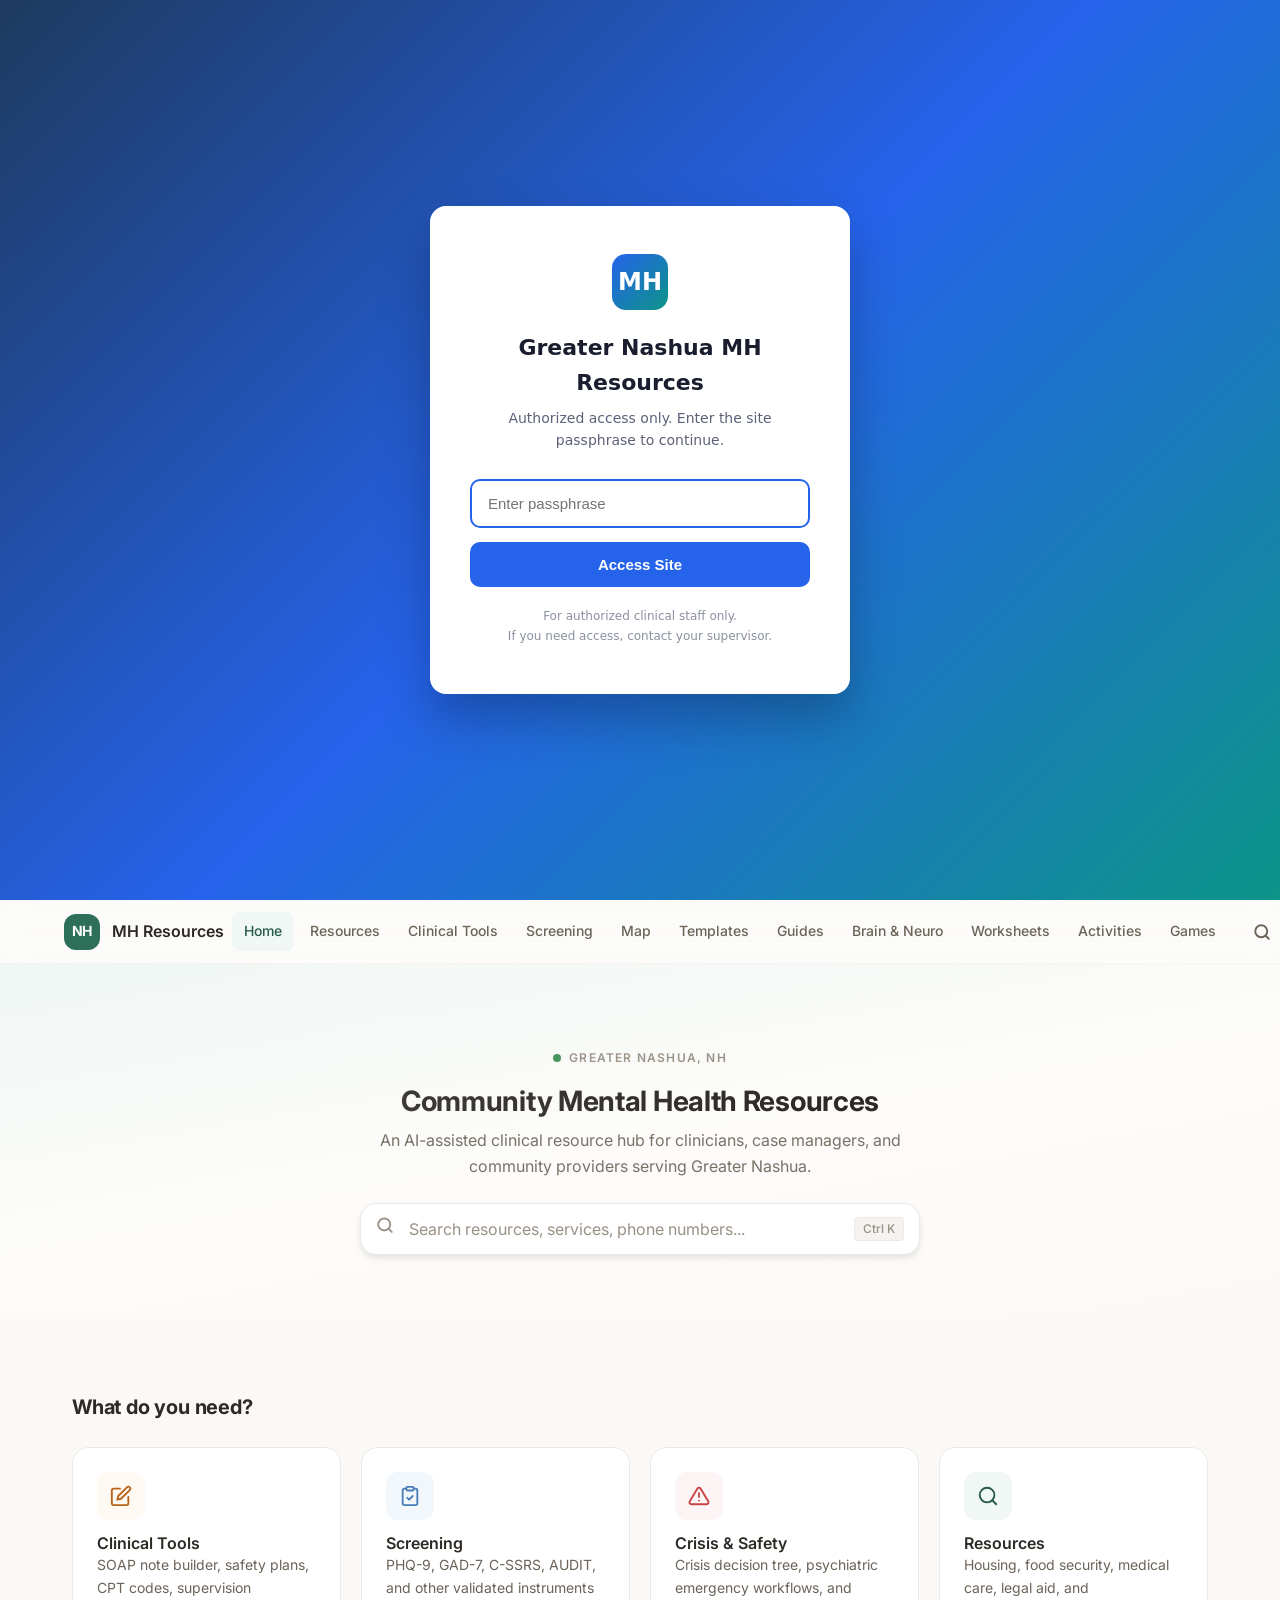
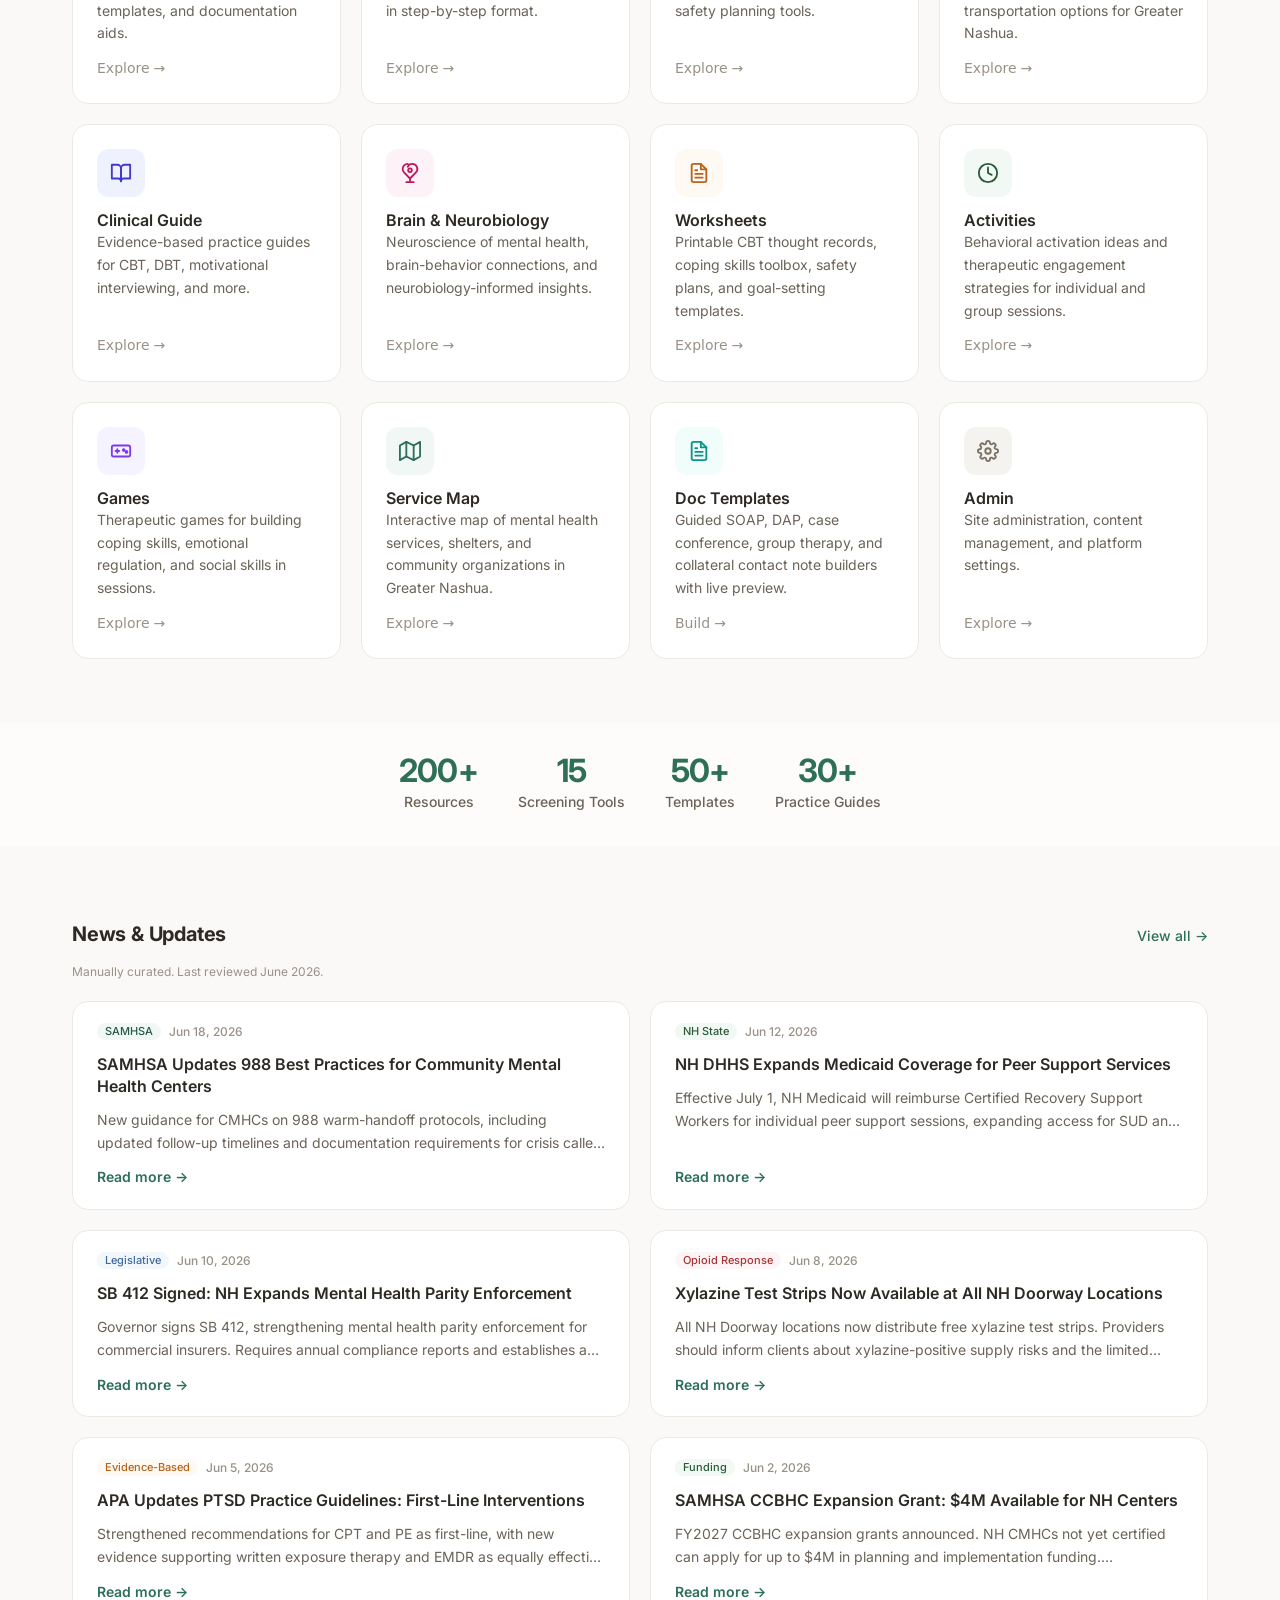
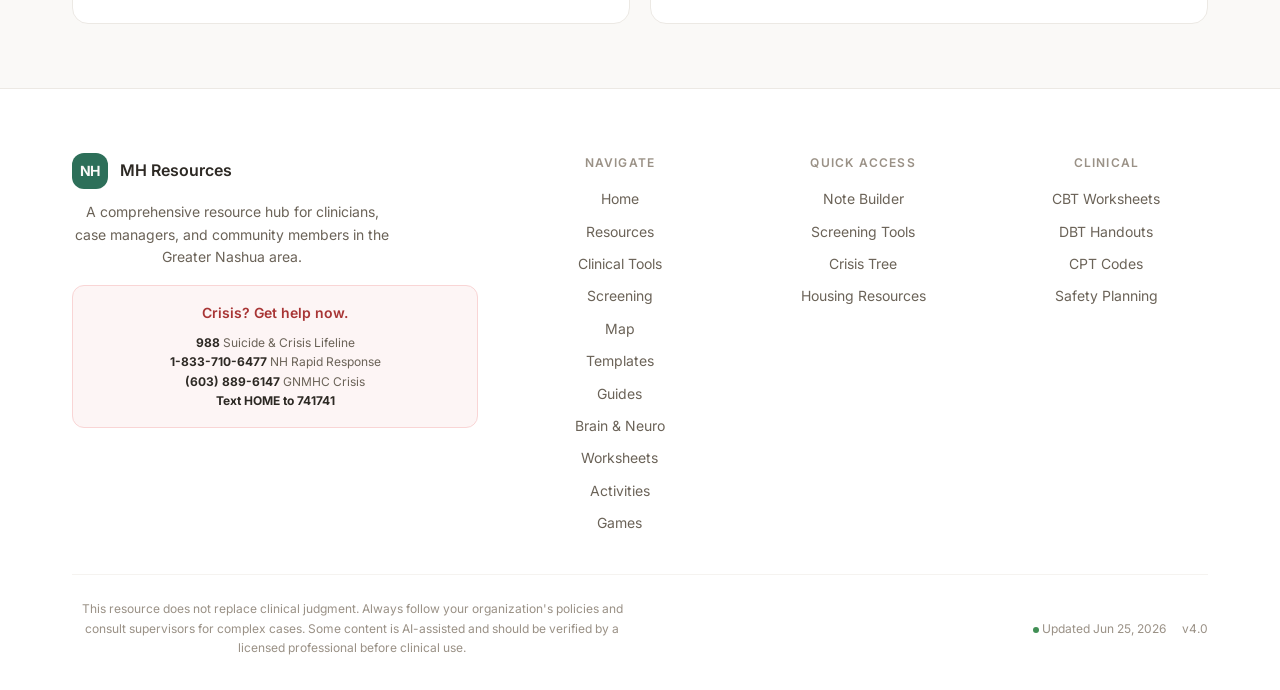
==== commit 3778d2d5: "Fix nav consistency, meta tags, footer standardization across all pages" ====
--- a/index.html
+++ b/index.html
@@ -1104,7 +1104,7 @@
           <div class="site-nav__logo-mark">NH</div>
           <span class="site-nav__logo-text">MH Resources</span>
         </a>
-        <p class="footer__brand-desc">An AI-assisted clinical resource hub for clinicians, case managers, and community providers in the Greater Nashua area.</p>
+        <p class="footer__brand-desc">A comprehensive resource hub for clinicians, case managers, and community members in the Greater Nashua area.</p>
 
         <div class="footer__crisis-box">
           <div class="footer__crisis-title">Crisis? Get help now.</div>
@@ -1140,9 +1140,8 @@
         <div class="footer__col-title">Quick Access</div>
         <ul class="footer__links">
           <li><a href="tools.html#clinical-note-builder">Note Builder</a></li>
-          <li><a href="guide.html#crisisTree">Crisis Decision Tree</a></li>
-          <li><a href="tools.html#cpt-reference">CPT Code Reference</a></li>
-          <li><a href="tools.html#safety-plan-builder">Safety Planning</a></li>
+          <li><a href="tools.html#screening-tools">Screening Tools</a></li>
+          <li><a href="tools.html#crisis-decision-tree">Crisis Tree</a></li>
           <li><a href="resources.html#housing">Housing Resources</a></li>
         </ul>
       </div>
@@ -1151,11 +1150,10 @@
       <div>
         <div class="footer__col-title">Clinical</div>
         <ul class="footer__links">
-          <li><a href="tools.html#cbt">CBT Worksheets</a></li>
-          <li><a href="tools.html#dbt">DBT Handouts</a></li>
-          <li><a href="worksheets.html">Printable Worksheets</a></li>
-          <li><a href="tools.html#supervision-templates">Supervision Templates</a></li>
-          <li><a href="admin.html">Admin</a></li>
+          <li><a href="worksheets.html">CBT Worksheets</a></li>
+          <li><a href="worksheets.html#handouts">DBT Handouts</a></li>
+          <li><a href="tools.html#cpt-codes">CPT Codes</a></li>
+          <li><a href="tools.html#safety-planning">Safety Planning</a></li>
         </ul>
       </div>
 
@@ -1163,11 +1161,11 @@
 
     <div class="footer__bottom">
       <div class="footer__disclaimer">
-        For informational purposes only. This platform does not replace clinical judgment, supervision, or direct consultation. Some content is AI-assisted and should be verified. Contact information and service availability may change; always confirm by contacting organizations directly.
+        This resource does not replace clinical judgment. Always follow your organization's policies and consult supervisors for complex cases. Some content is AI-assisted and should be verified by a licensed professional before clinical use.
       </div>
       <div class="footer__meta">
-        <span><span class="footer__status-dot"></span> Updated Jun 24, 2026</span>
-        <a href="#" id="adminGate" style="color: var(--ds-text-muted); font-size: 11px;" aria-label="Version 4.0 - Admin access">v4.0</a>
+        <span><span class="footer__status-dot"></span> Updated Jun 25, 2026</span>
+        <a href="#" id="adminGate" style="cursor:default;color:inherit;text-decoration:none">v4.0</a>
       </div>
     </div>
 
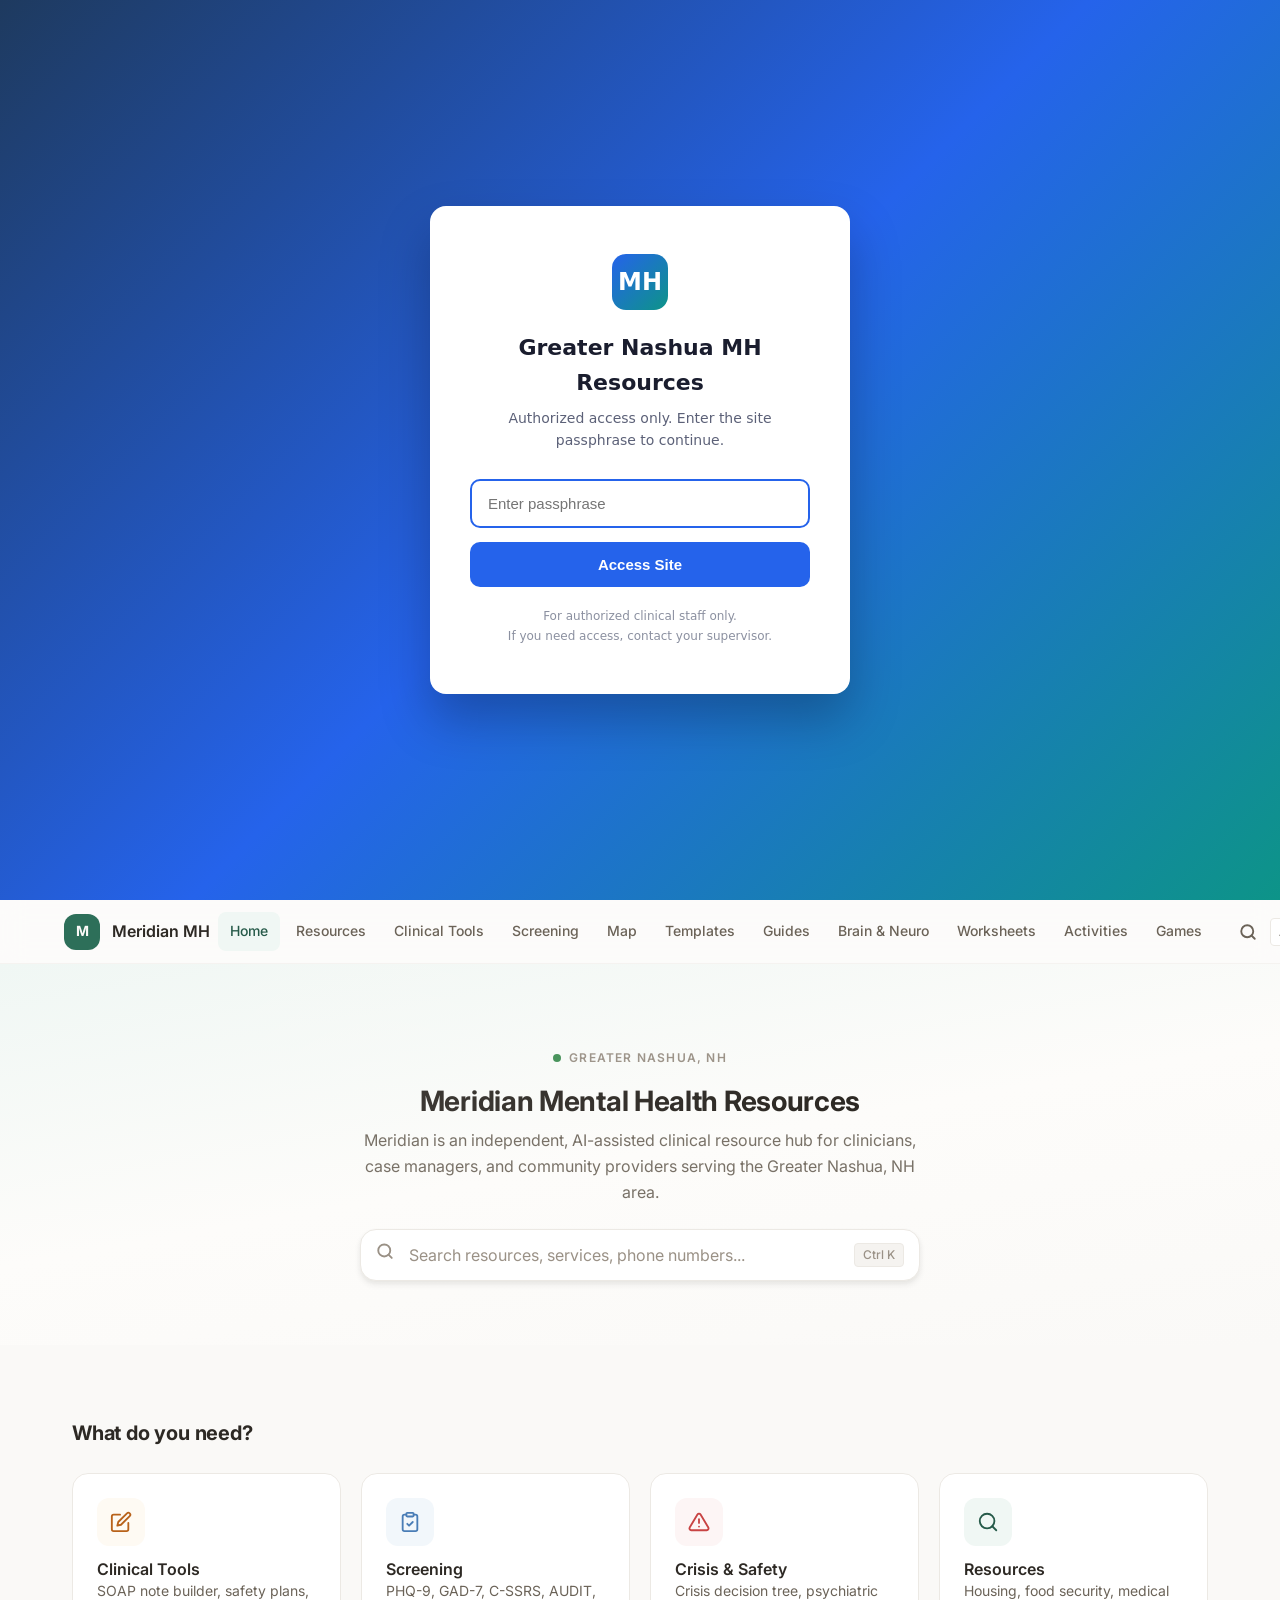
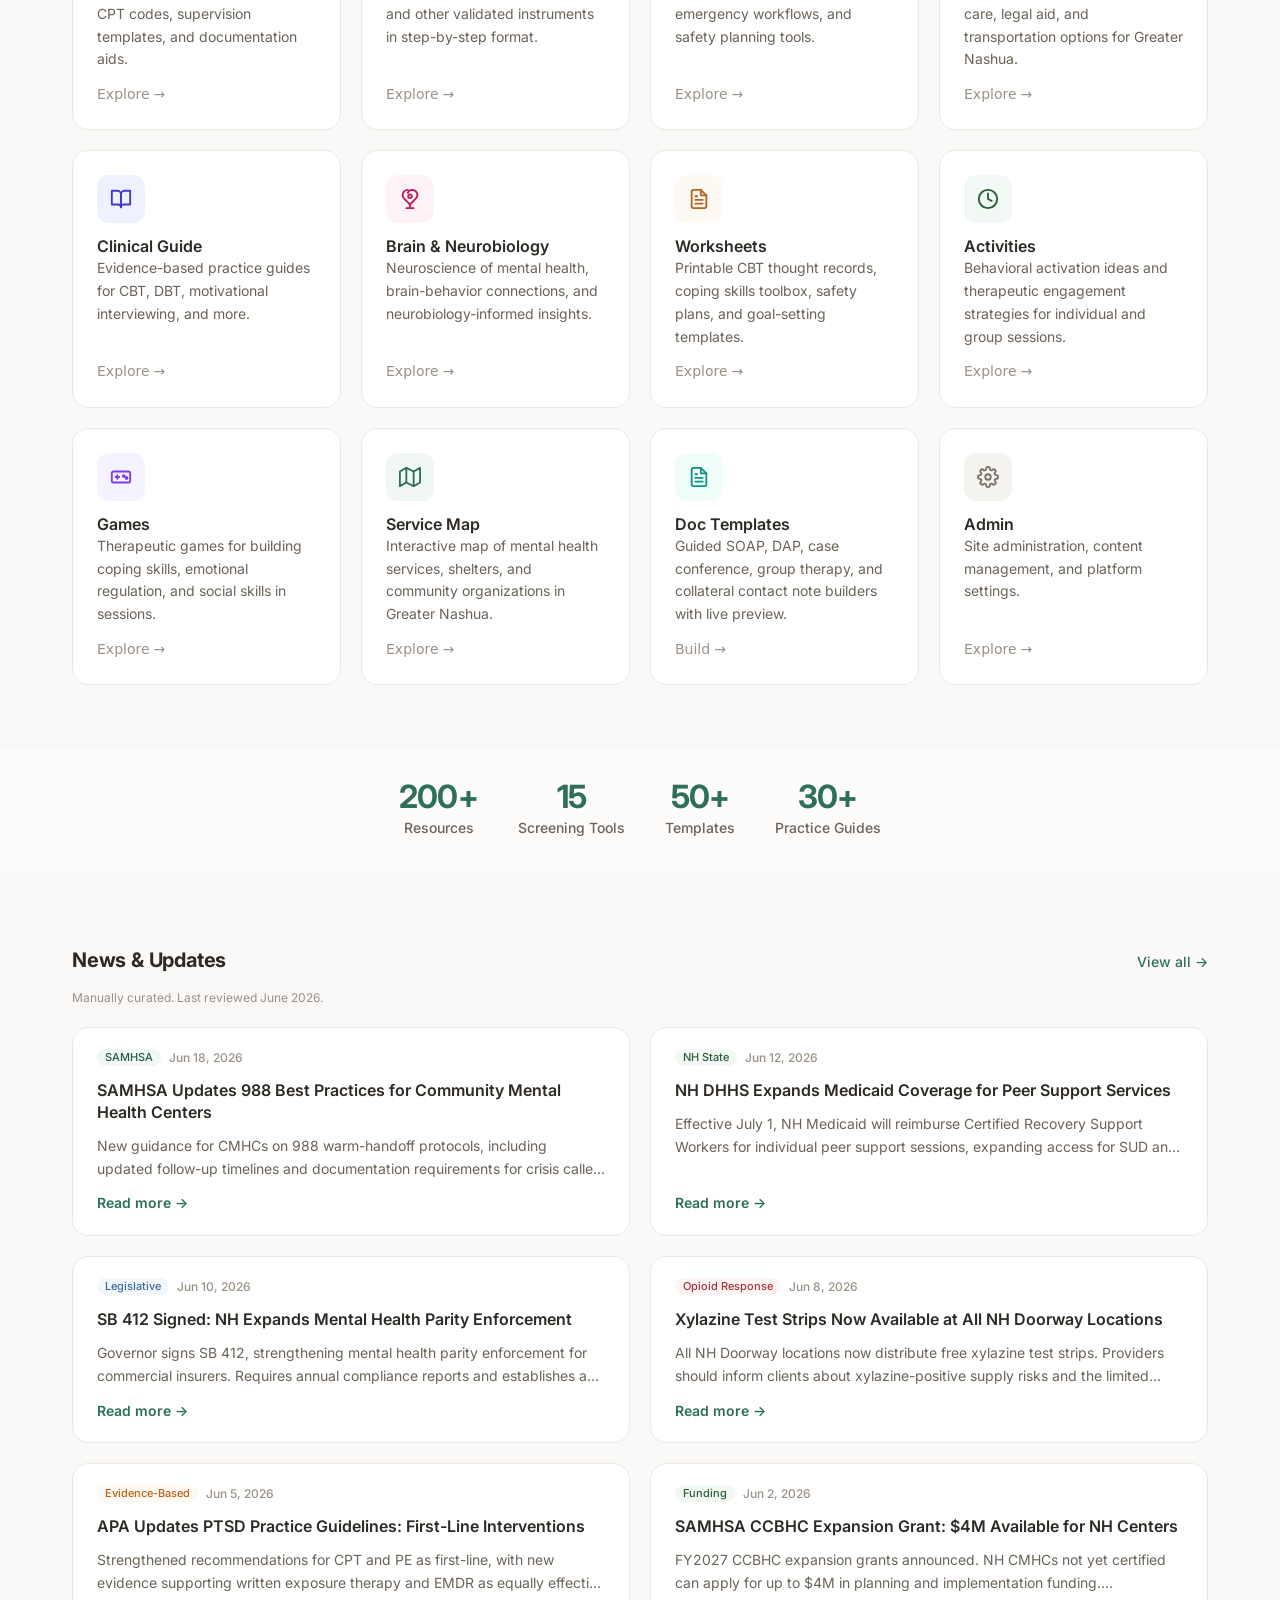
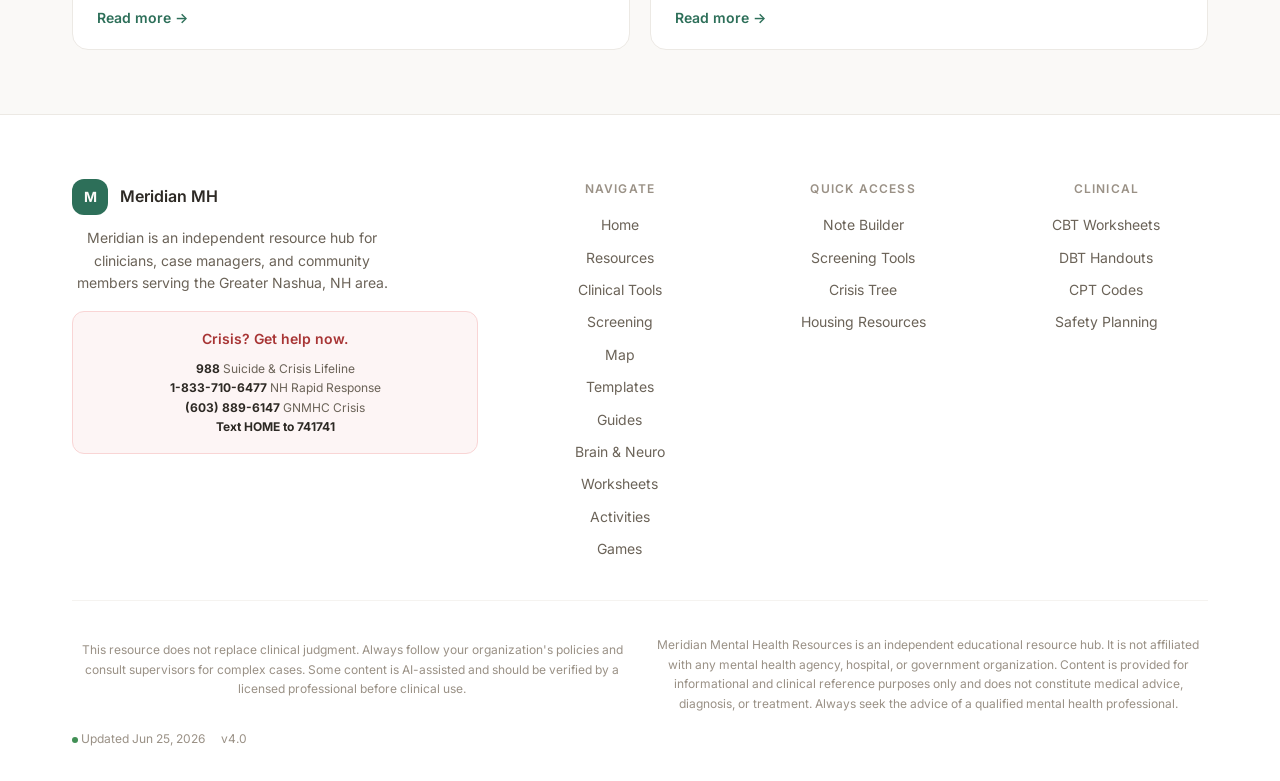
==== commit 2f6990cd: "Rebrand to Meridian Mental Health Resources + expand clinical content Rebranding (site identity only" ====
--- a/index.html
+++ b/index.html
@@ -3,9 +3,9 @@
 <head>
 <meta charset="UTF-8">
 <meta name="viewport" content="width=device-width, initial-scale=1.0">
-<title>Greater Nashua Community Mental Health Resources</title>
+<title>Meridian Mental Health Resources</title>
 <meta name="description" content="Comprehensive mental health resources, services, and clinical tools for the Greater Nashua, NH community.">
-<meta property="og:title" content="Greater Nashua Community Mental Health Resources">
+<meta property="og:title" content="Meridian Mental Health Resources">
 <meta property="og:description" content="Comprehensive mental health resources, services, and clinical tools for the Greater Nashua, NH community.">
 <meta property="og:type" content="website">
 <link rel="icon" type="image/svg+xml" href="favicon.svg">
@@ -16,6 +16,7 @@
 <link rel="stylesheet" href="css/design-system.css">
 <link rel="stylesheet" href="css/style.css">
 <script src="js/fontsize.js"></script>
+<script src="js/a11y.js" defer></script>
 <style>
 /* ================================================================
    Landing Page — Layout & Component Overrides
@@ -730,8 +731,8 @@
   <div class="site-nav__inner">
 
     <a href="index.html" class="site-nav__logo" id="siteLogo">
-      <div class="site-nav__logo-mark">NH</div>
-      <span class="site-nav__logo-text">MH Resources</span>
+      <div class="site-nav__logo-mark">M</div>
+      <span class="site-nav__logo-text">Meridian MH</span>
     </a>
 
     <div class="site-nav__links">
@@ -797,15 +798,15 @@
       <span class="ds-overline">Greater Nashua, NH</span>
     </div>
 
-    <h1 class="hero__title">Community Mental Health Resources</h1>
-
-    <p class="hero__subtitle">An AI-assisted clinical resource hub for clinicians, case managers, and community providers serving Greater Nashua.</p>
+    <h1 class="hero__title">Meridian Mental Health Resources</h1>
+
+    <p class="hero__subtitle">Meridian is an independent, AI-assisted clinical resource hub for clinicians, case managers, and community providers serving the Greater Nashua, NH area.</p>
 
     <div class="hero__search">
       <div class="hero__search-icon">
         <svg width="18" height="18" viewBox="0 0 24 24" fill="none" stroke="currentColor" stroke-width="2.5" stroke-linecap="round" stroke-linejoin="round"><circle cx="11" cy="11" r="8"/><line x1="21" y1="21" x2="16.65" y2="16.65"/></svg>
       </div>
-      <input type="text" id="heroSearch" class="hero__search-input" placeholder="Search resources, services, phone numbers..." autocomplete="off">
+      <input type="text" id="heroSearch" class="hero__search-input" placeholder="Search resources, services, phone numbers..." autocomplete="off" aria-label="Search resources, services, and phone numbers">
       <kbd class="hero__search-kbd">Ctrl K</kbd>
     </div>
 
@@ -1024,7 +1025,7 @@
           </div>
           <div class="news-card__title">SAMHSA Updates 988 Best Practices for Community Mental Health Centers</div>
           <div class="news-card__excerpt">New guidance for CMHCs on 988 warm-handoff protocols, including updated follow-up timelines and documentation requirements for crisis callers referred to outpatient services.</div>
-          <a href="https://www.samhsa.gov/find-help/988" class="news-card__link" target="_blank" rel="noopener">Read more <span>&rarr;</span></a>
+          <a href="https://www.samhsa.gov/find-help/988" class="news-card__link" target="_blank" rel="noopener" aria-label="Read more about SAMHSA Updates 988 Best Practices for Community Mental Health Centers (opens in new tab)">Read more <span aria-hidden="true">&rarr;</span></a>
         </div>
 
         <!-- News 2 -->
@@ -1035,7 +1036,7 @@
           </div>
           <div class="news-card__title">NH DHHS Expands Medicaid Coverage for Peer Support Services</div>
           <div class="news-card__excerpt">Effective July 1, NH Medicaid will reimburse Certified Recovery Support Workers for individual peer support sessions, expanding access for SUD and co-occurring disorder clients.</div>
-          <a href="https://www.dhhs.nh.gov/programs-services/medicaid" class="news-card__link" target="_blank" rel="noopener">Read more <span>&rarr;</span></a>
+          <a href="https://www.dhhs.nh.gov/programs-services/medicaid" class="news-card__link" target="_blank" rel="noopener" aria-label="Read more about NH DHHS Expands Medicaid Coverage for Peer Support Services (opens in new tab)">Read more <span aria-hidden="true">&rarr;</span></a>
         </div>
 
         <!-- News 3 -->
@@ -1046,7 +1047,7 @@
           </div>
           <div class="news-card__title">SB 412 Signed: NH Expands Mental Health Parity Enforcement</div>
           <div class="news-card__excerpt">Governor signs SB 412, strengthening mental health parity enforcement for commercial insurers. Requires annual compliance reports and establishes a dedicated complaint pathway.</div>
-          <a href="https://www.gencourt.state.nh.us/" class="news-card__link" target="_blank" rel="noopener">Read more <span>&rarr;</span></a>
+          <a href="https://www.gencourt.state.nh.us/" class="news-card__link" target="_blank" rel="noopener" aria-label="Read more about SB 412 Signed: NH Expands Mental Health Parity Enforcement (opens in new tab)">Read more <span aria-hidden="true">&rarr;</span></a>
         </div>
 
         <!-- News 4 -->
@@ -1057,7 +1058,7 @@
           </div>
           <div class="news-card__title">Xylazine Test Strips Now Available at All NH Doorway Locations</div>
           <div class="news-card__excerpt">All NH Doorway locations now distribute free xylazine test strips. Providers should inform clients about xylazine-positive supply risks and the limited efficacy of naloxone.</div>
-          <a href="https://www.dhhs.nh.gov/programs-services/alcohol-drug-services" class="news-card__link" target="_blank" rel="noopener">Read more <span>&rarr;</span></a>
+          <a href="https://www.dhhs.nh.gov/programs-services/alcohol-drug-services" class="news-card__link" target="_blank" rel="noopener" aria-label="Read more about Xylazine Test Strips Now Available at All NH Doorway Locations (opens in new tab)">Read more <span aria-hidden="true">&rarr;</span></a>
         </div>
 
         <!-- News 5 -->
@@ -1068,7 +1069,7 @@
           </div>
           <div class="news-card__title">APA Updates PTSD Practice Guidelines: First-Line Interventions</div>
           <div class="news-card__excerpt">Strengthened recommendations for CPT and PE as first-line, with new evidence supporting written exposure therapy and EMDR as equally effective alternatives.</div>
-          <a href="https://www.apa.org/ptsd-guideline" class="news-card__link" target="_blank" rel="noopener">Read more <span>&rarr;</span></a>
+          <a href="https://www.apa.org/ptsd-guideline" class="news-card__link" target="_blank" rel="noopener" aria-label="Read more about APA Updates PTSD Practice Guidelines: First-Line Interventions (opens in new tab)">Read more <span aria-hidden="true">&rarr;</span></a>
         </div>
 
         <!-- News 6 -->
@@ -1079,7 +1080,7 @@
           </div>
           <div class="news-card__title">SAMHSA CCBHC Expansion Grant: $4M Available for NH Centers</div>
           <div class="news-card__excerpt">FY2027 CCBHC expansion grants announced. NH CMHCs not yet certified can apply for up to $4M in planning and implementation funding. Applications due September 30.</div>
-          <a href="https://www.samhsa.gov/grants" class="news-card__link" target="_blank" rel="noopener">Read more <span>&rarr;</span></a>
+          <a href="https://www.samhsa.gov/grants" class="news-card__link" target="_blank" rel="noopener" aria-label="Read more about SAMHSA CCBHC Expansion Grant: $4M Available for NH Centers (opens in new tab)">Read more <span aria-hidden="true">&rarr;</span></a>
         </div>
 
       </div>
@@ -1101,10 +1102,10 @@
       <!-- Brand column -->
       <div>
         <a href="index.html" class="site-nav__logo" style="text-decoration:none">
-          <div class="site-nav__logo-mark">NH</div>
-          <span class="site-nav__logo-text">MH Resources</span>
+          <div class="site-nav__logo-mark">M</div>
+          <span class="site-nav__logo-text">Meridian MH</span>
         </a>
-        <p class="footer__brand-desc">A comprehensive resource hub for clinicians, case managers, and community members in the Greater Nashua area.</p>
+        <p class="footer__brand-desc">Meridian is an independent resource hub for clinicians, case managers, and community members serving the Greater Nashua, NH area.</p>
 
         <div class="footer__crisis-box">
           <div class="footer__crisis-title">Crisis? Get help now.</div>
@@ -1163,6 +1164,9 @@
       <div class="footer__disclaimer">
         This resource does not replace clinical judgment. Always follow your organization's policies and consult supervisors for complex cases. Some content is AI-assisted and should be verified by a licensed professional before clinical use.
       </div>
+      <div class="footer__disclaimer footer__disclaimer--legal" style="margin-top:10px">
+        Meridian Mental Health Resources is an independent educational resource hub. It is not affiliated with any mental health agency, hospital, or government organization. Content is provided for informational and clinical reference purposes only and does not constitute medical advice, diagnosis, or treatment. Always seek the advice of a qualified mental health professional.
+      </div>
       <div class="footer__meta">
         <span><span class="footer__status-dot"></span> Updated Jun 25, 2026</span>
         <a href="#" id="adminGate" style="cursor:default;color:inherit;text-decoration:none">v4.0</a>
@@ -1178,7 +1182,7 @@
      ============================================================ -->
 <div id="pocketGuide">
   <div class="pg-header">
-    <h1>Greater Nashua MH Quick Reference</h1>
+    <h2 class="pg-title">Greater Nashua MH Quick Reference</h2>
   </div>
   <div class="pg-crisis">
     <strong>CRISIS LINES</strong>
@@ -1187,7 +1191,7 @@
     <span><b>(603) 889-6147</b> GNMHC Crisis</span> &bull;
     <span><b>Text HOME to 741741</b></span>
   </div>
-  <h2 class="pg-section-title">Phone Directory</h2>
+  <h3 class="pg-section-title">Phone Directory</h3>
   <div class="pg-phones">
     <table>
       <tr><td>988 Suicide &amp; Crisis Lifeline</td><td><b>988</b></td><td>24/7</td></tr>
@@ -1208,7 +1212,7 @@
       <tr><td>Adult Protective Svcs</td><td><b>1-800-949-0470</b></td><td>24/7</td></tr>
     </table>
   </div>
-  <h2 class="pg-section-title">Quick Triage</h2>
+  <h3 class="pg-section-title">Quick Triage</h3>
   <div class="pg-triage">
     <div class="pg-triage-item"><b>Psychiatric crisis</b> &mdash; NH Rapid Response 1-833-710-6477; danger? 911; in ED? Request ACCESS assessment</div>
     <div class="pg-triage-item"><b>MH treatment</b> &mdash; GNMHC (603) 889-6147 intake; PHP/IOP: Discover Health (603) 402-7551</div>
@@ -1223,7 +1227,7 @@
     <div class="pg-triage-item"><b>Elderly services</b> &mdash; ServiceLink (603) 889-6220; aging, disability, benefits, care coordination</div>
     <div class="pg-triage-item"><b>Don't know where to start?</b> &mdash; Call 2-1-1 (24/7), specialists search entire NH resource database</div>
   </div>
-  <div class="pg-footer">Last updated: June 2026 &nbsp;|&nbsp; Greater Nashua Community Mental Health Resources</div>
+  <div class="pg-footer">Last updated: June 2026 &nbsp;|&nbsp; Meridian Mental Health Resources</div>
 </div>
 
 
--- a/css/design-system.css
+++ b/css/design-system.css
@@ -1,5 +1,5 @@
 /* ================================================================
-   DESIGN SYSTEM — Greater Nashua Mental Health Resource Hub
+   DESIGN SYSTEM — Meridian Mental Health Resources Hub
    ================================================================
    Foundation layer: colors, typography, spacing, components, layout,
    motion, dark mode, and responsive breakpoints.
--- a/css/style.css
+++ b/css/style.css
@@ -1,4 +1,4 @@
-/* ===== Greater Nashua Community MH Resource Hub ===== */
+/* ===== Meridian Mental Health Resources Hub ===== */
 :root {
   --bg: #f8f9fb;
   --surface: #ffffff;
@@ -738,6 +738,22 @@
   text-decoration: none;
 }
 
+/* ===== TOUCH TARGETS (WCAG 2.5.5 — 44x44 minimum) =====
+   Higher-specificity overrides so they win over the equal-specificity
+   nav rules duplicated inline in each page's <style> block. */
+.site-header .site-nav__icon-btn {
+  width: 44px;
+  height: 44px;
+}
+.site-header .site-nav__font-btn {
+  min-height: 44px;
+  min-width: 44px;
+}
+.site-header .hamburger-btn {
+  width: 44px;
+  height: 44px;
+}
+
 /* ===== REDUCED MOTION ===== */
 @media (prefers-reduced-motion: reduce) {
   *, *::before, *::after {
